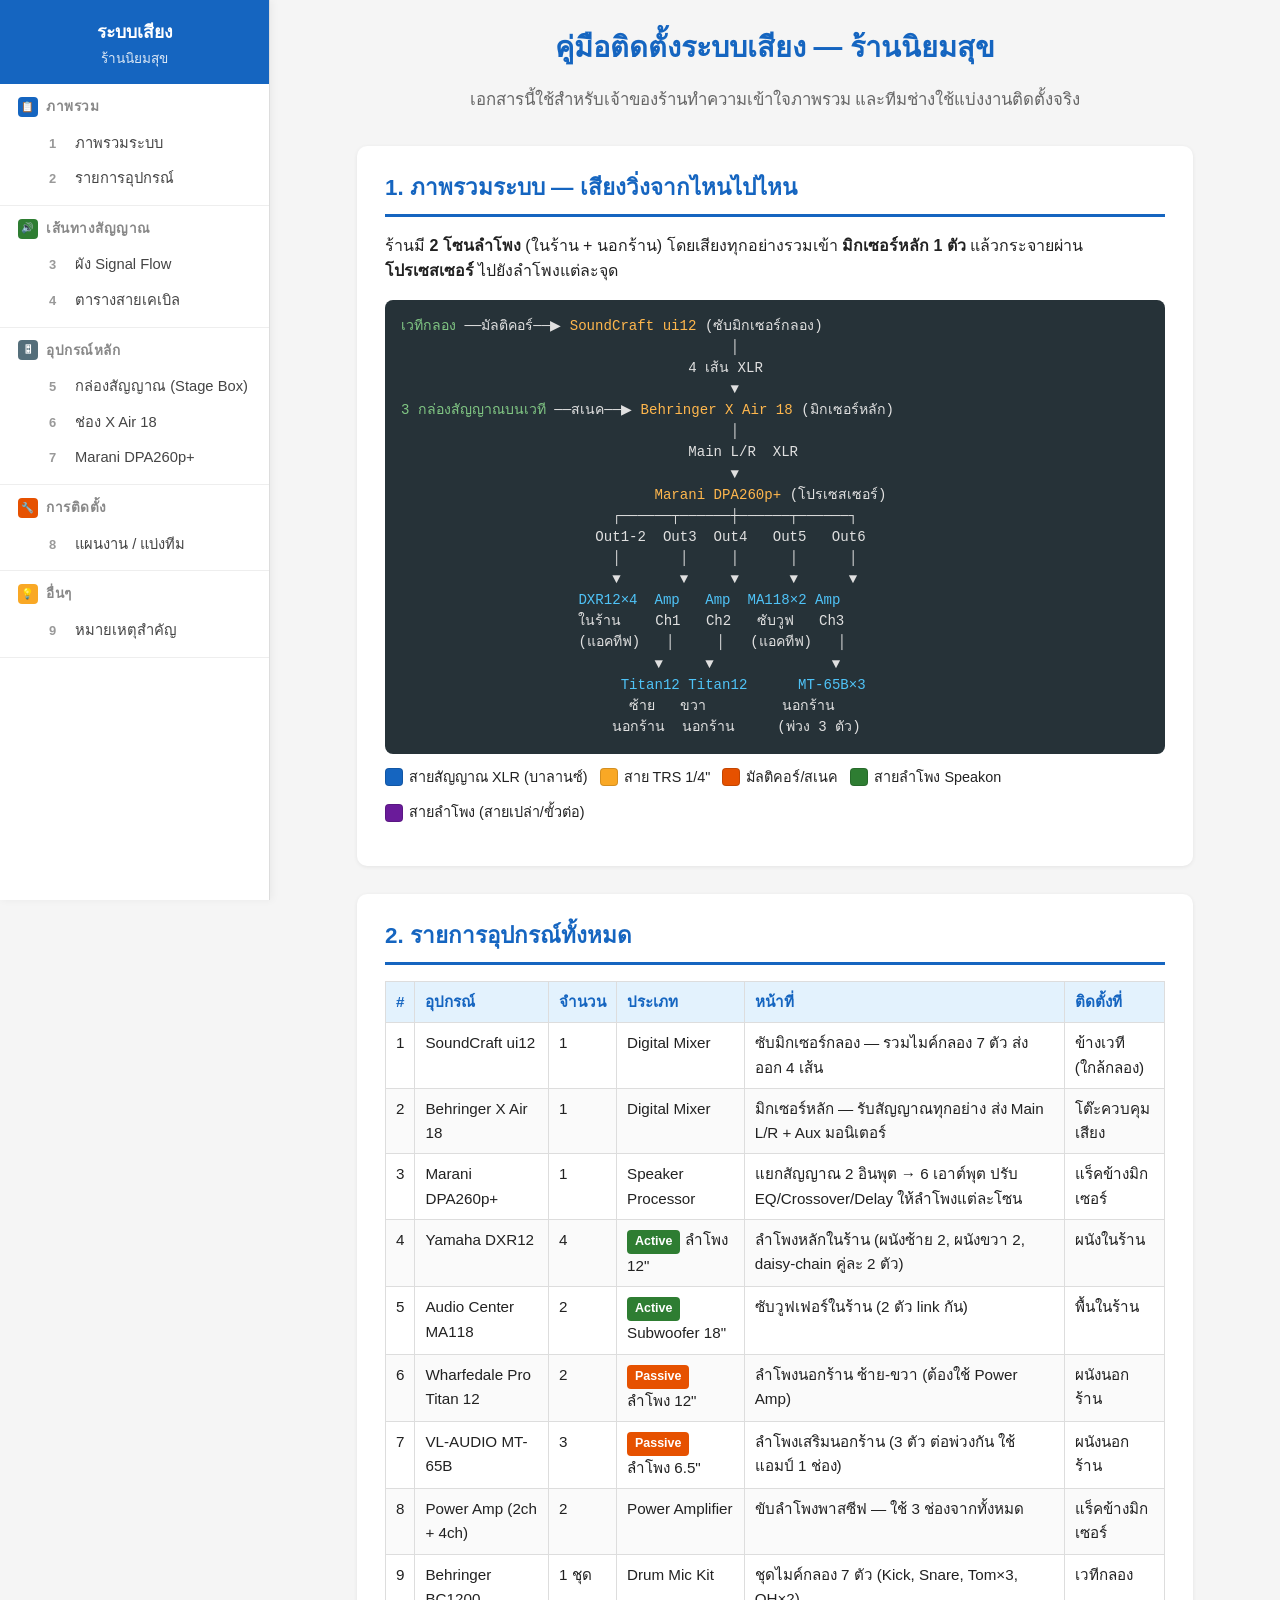
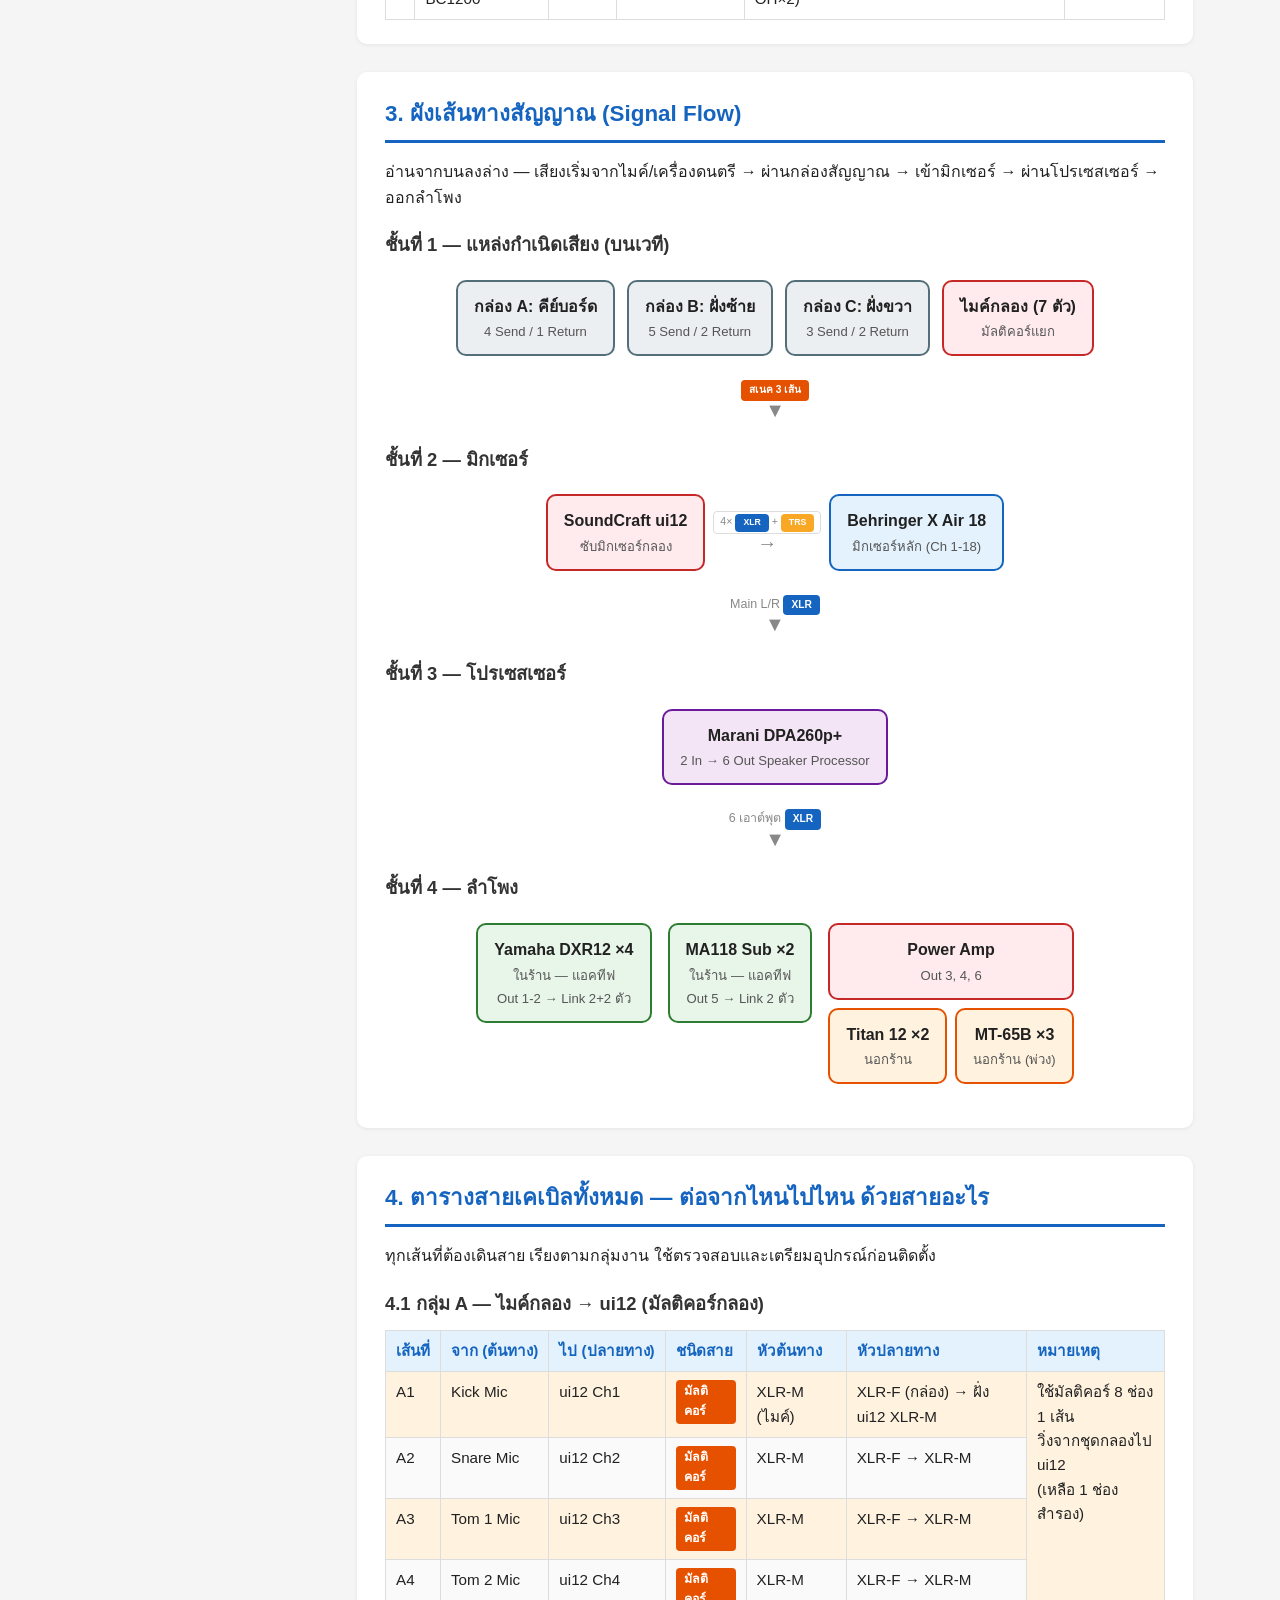
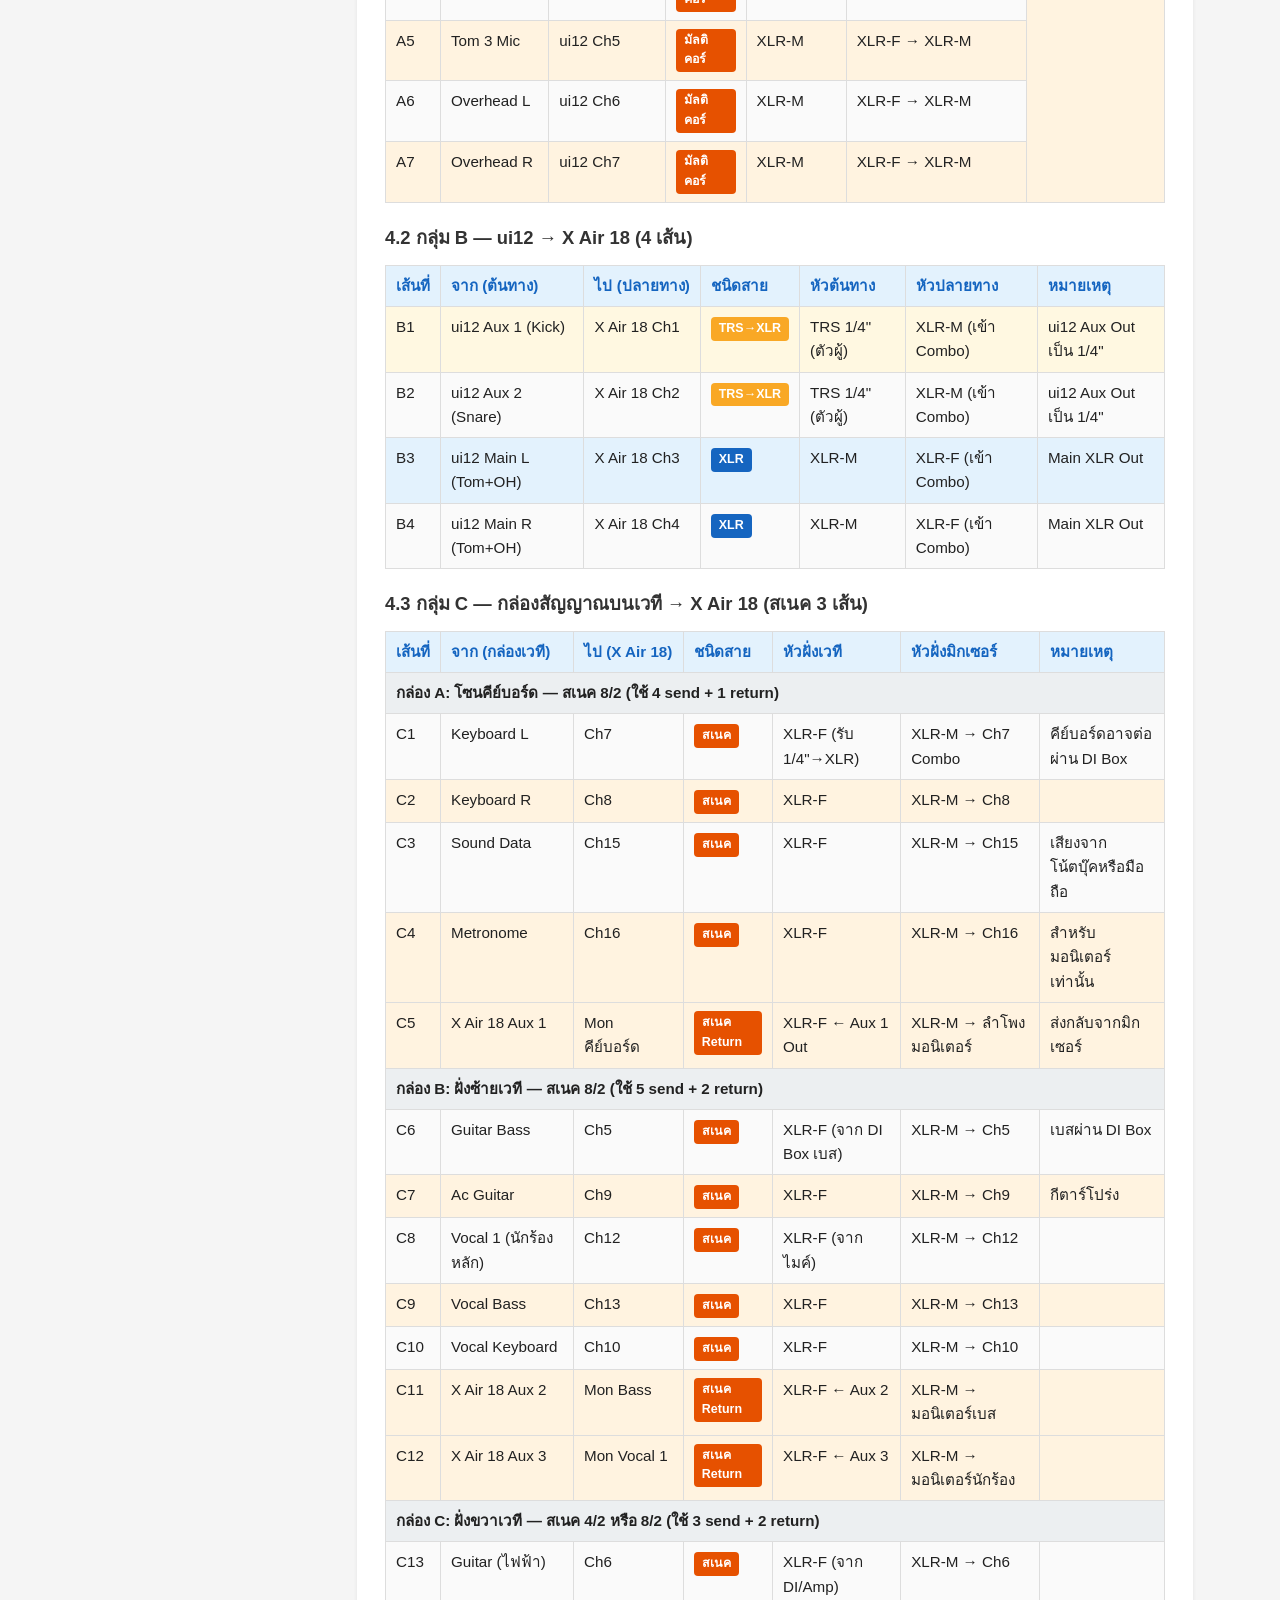
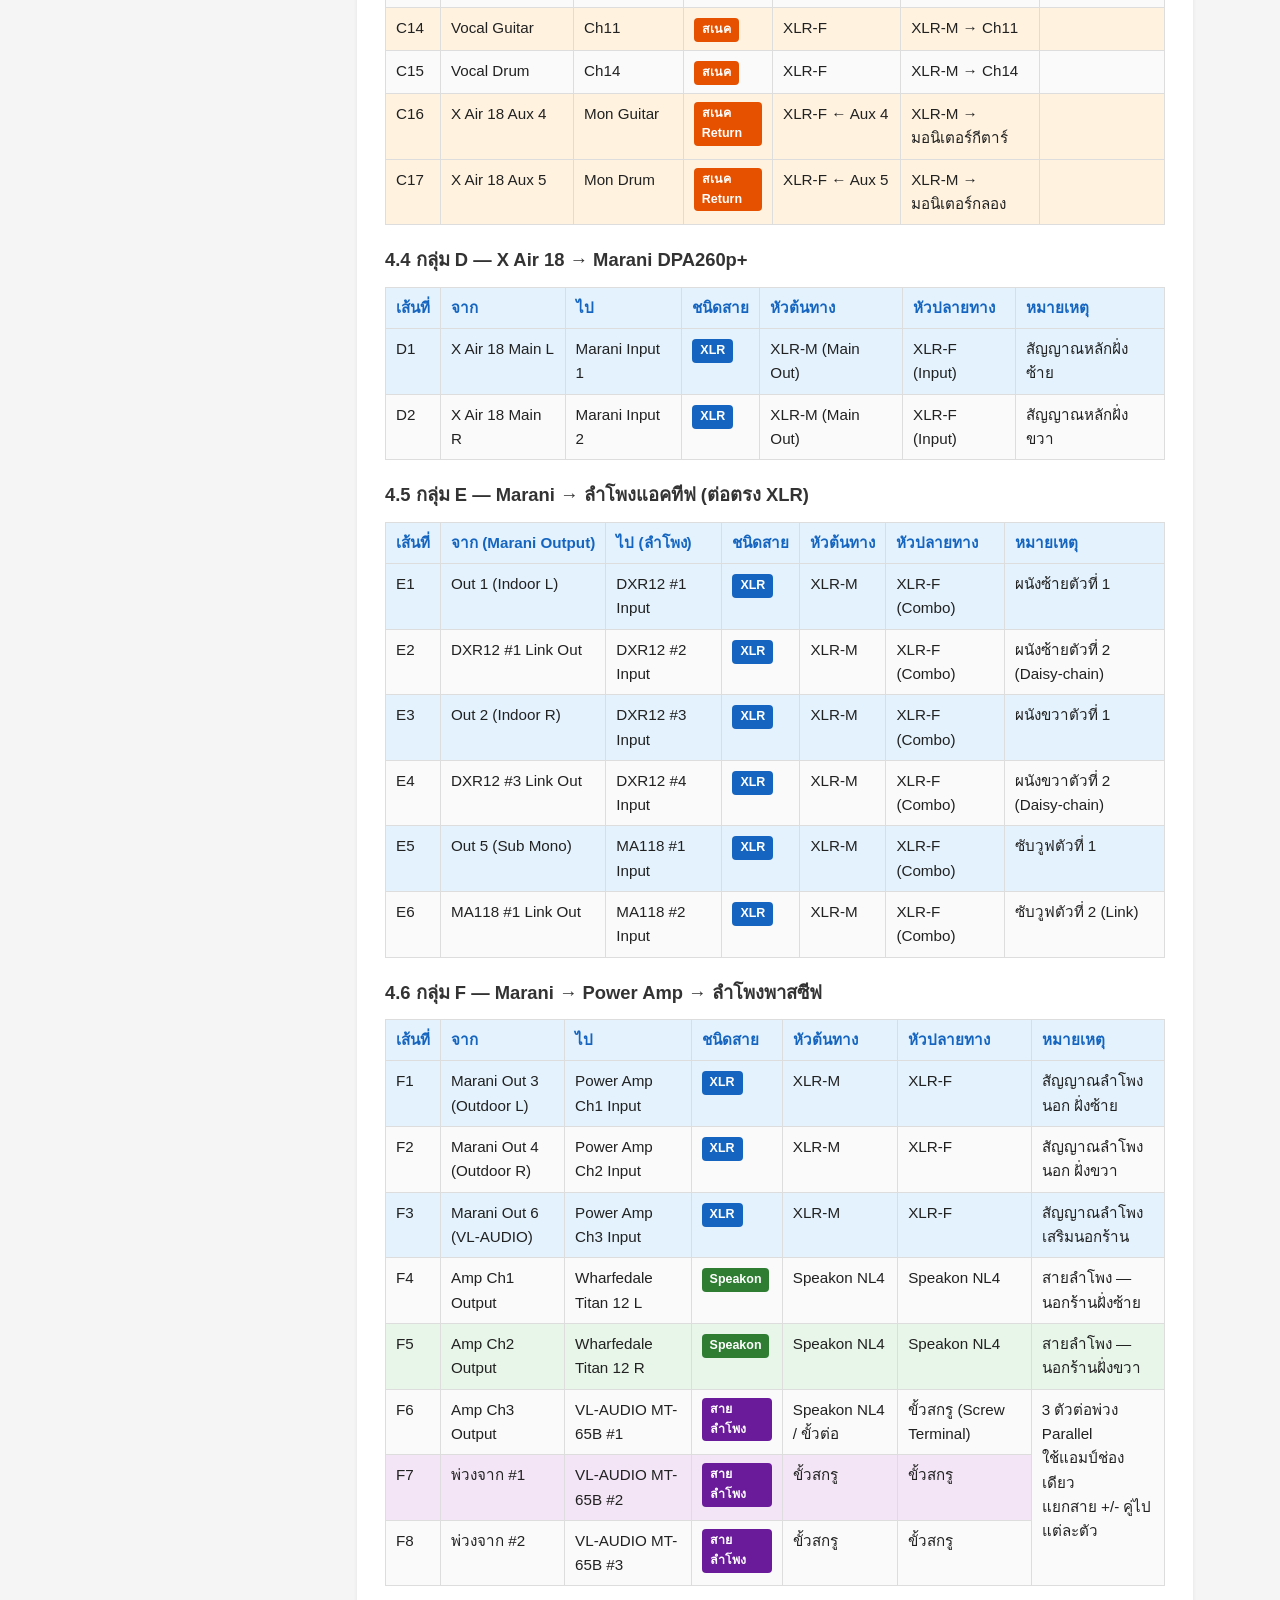
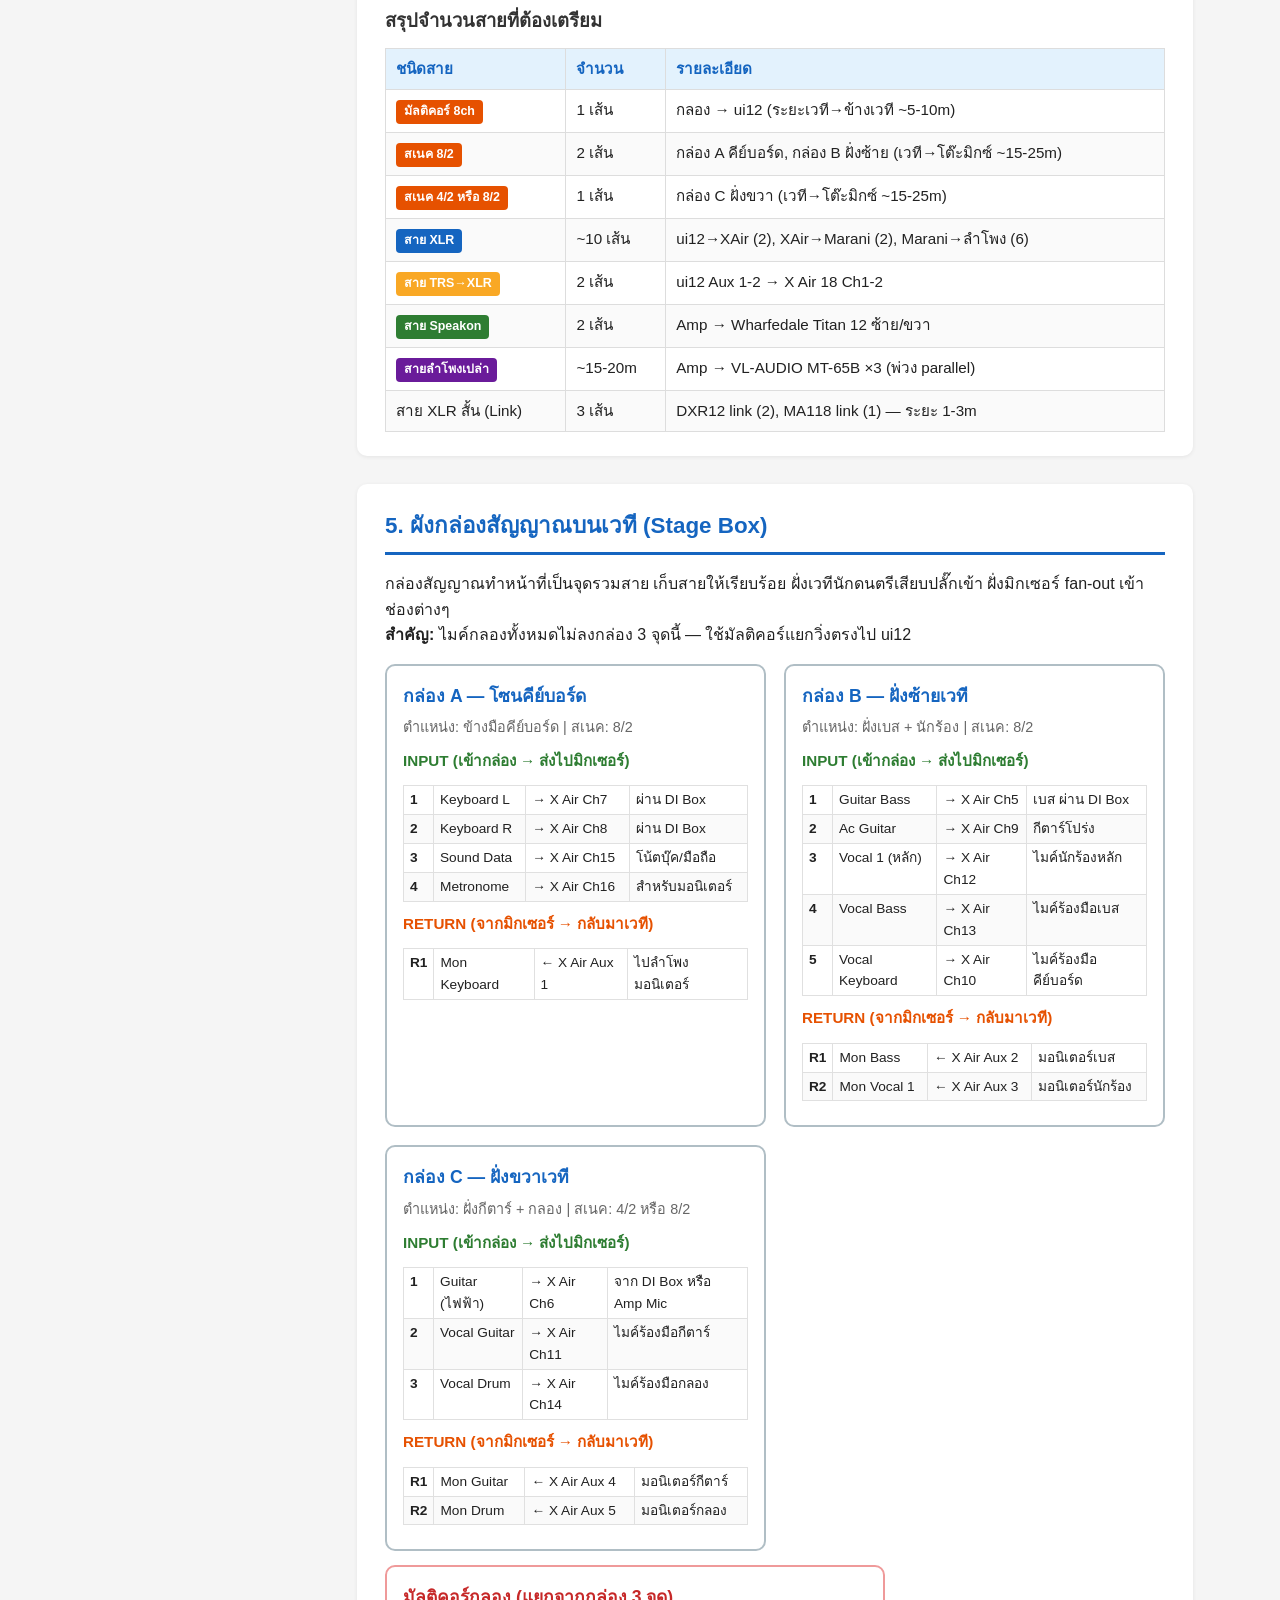
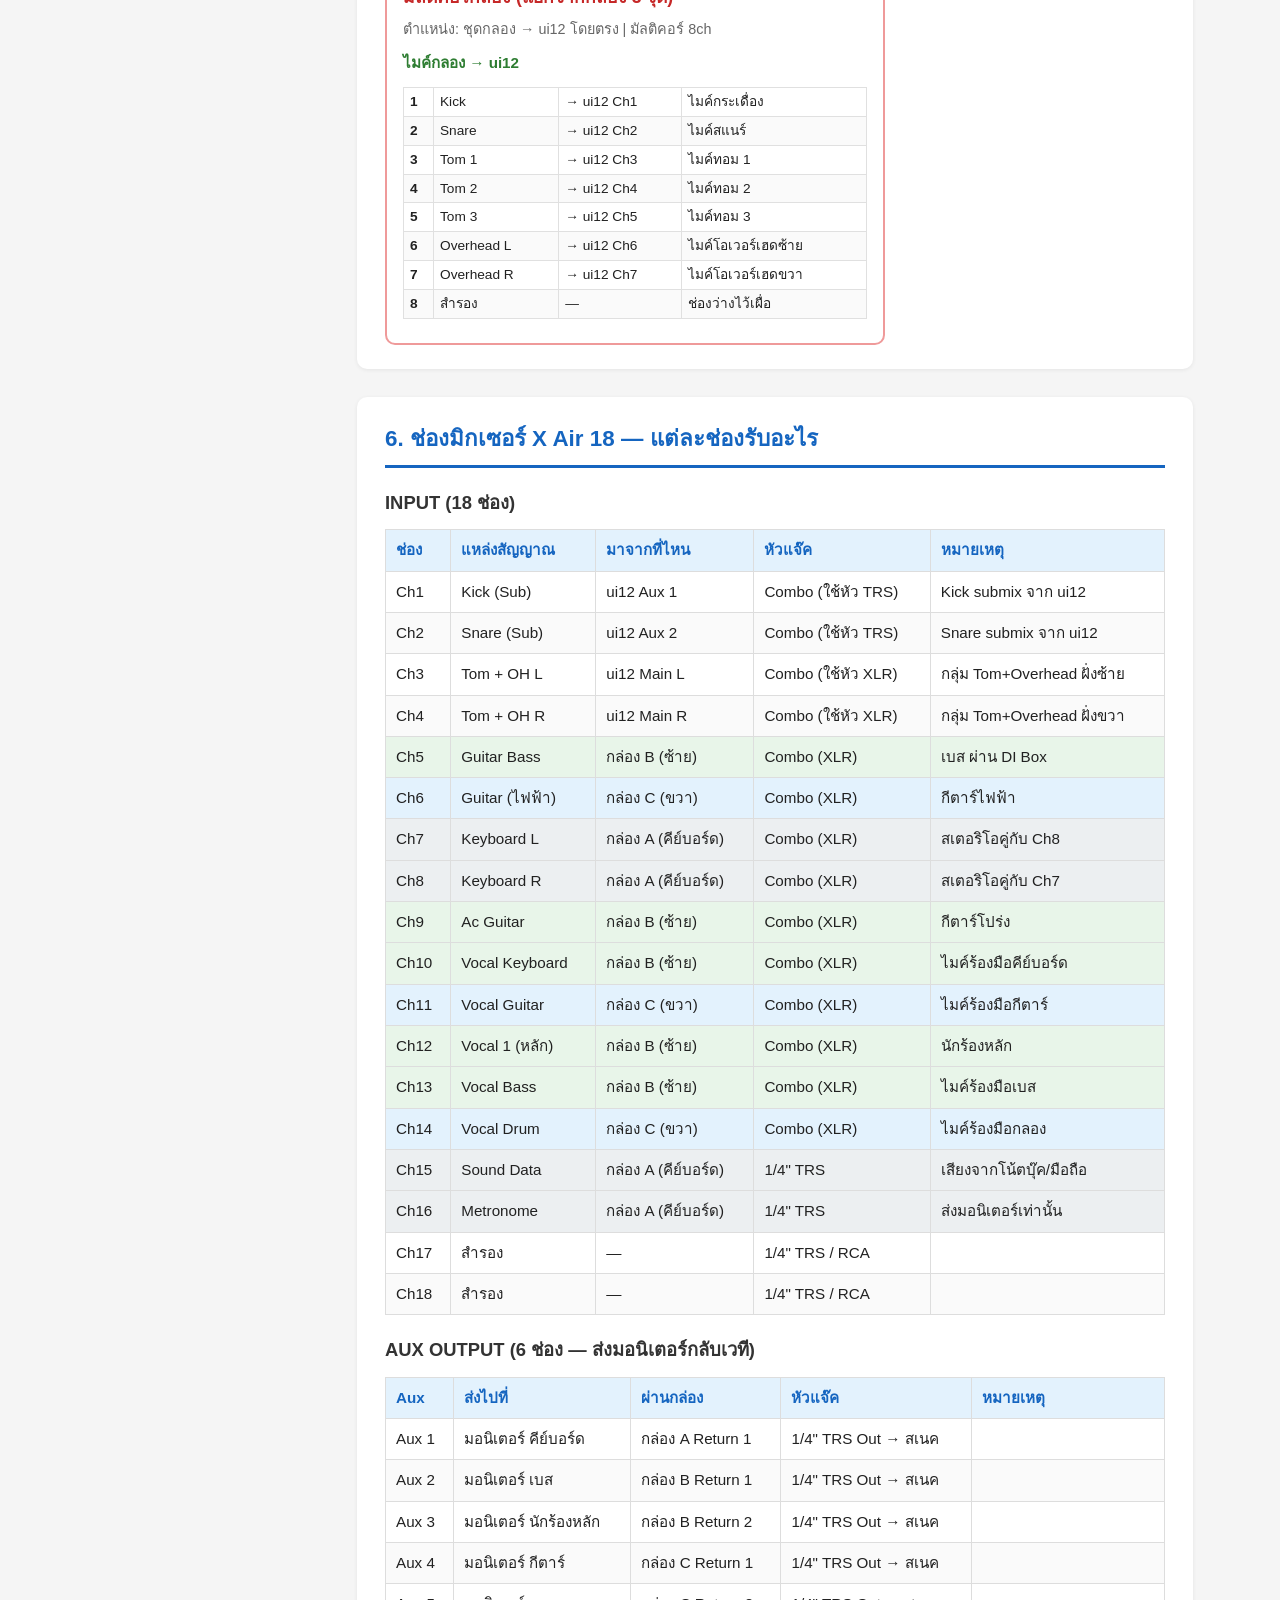
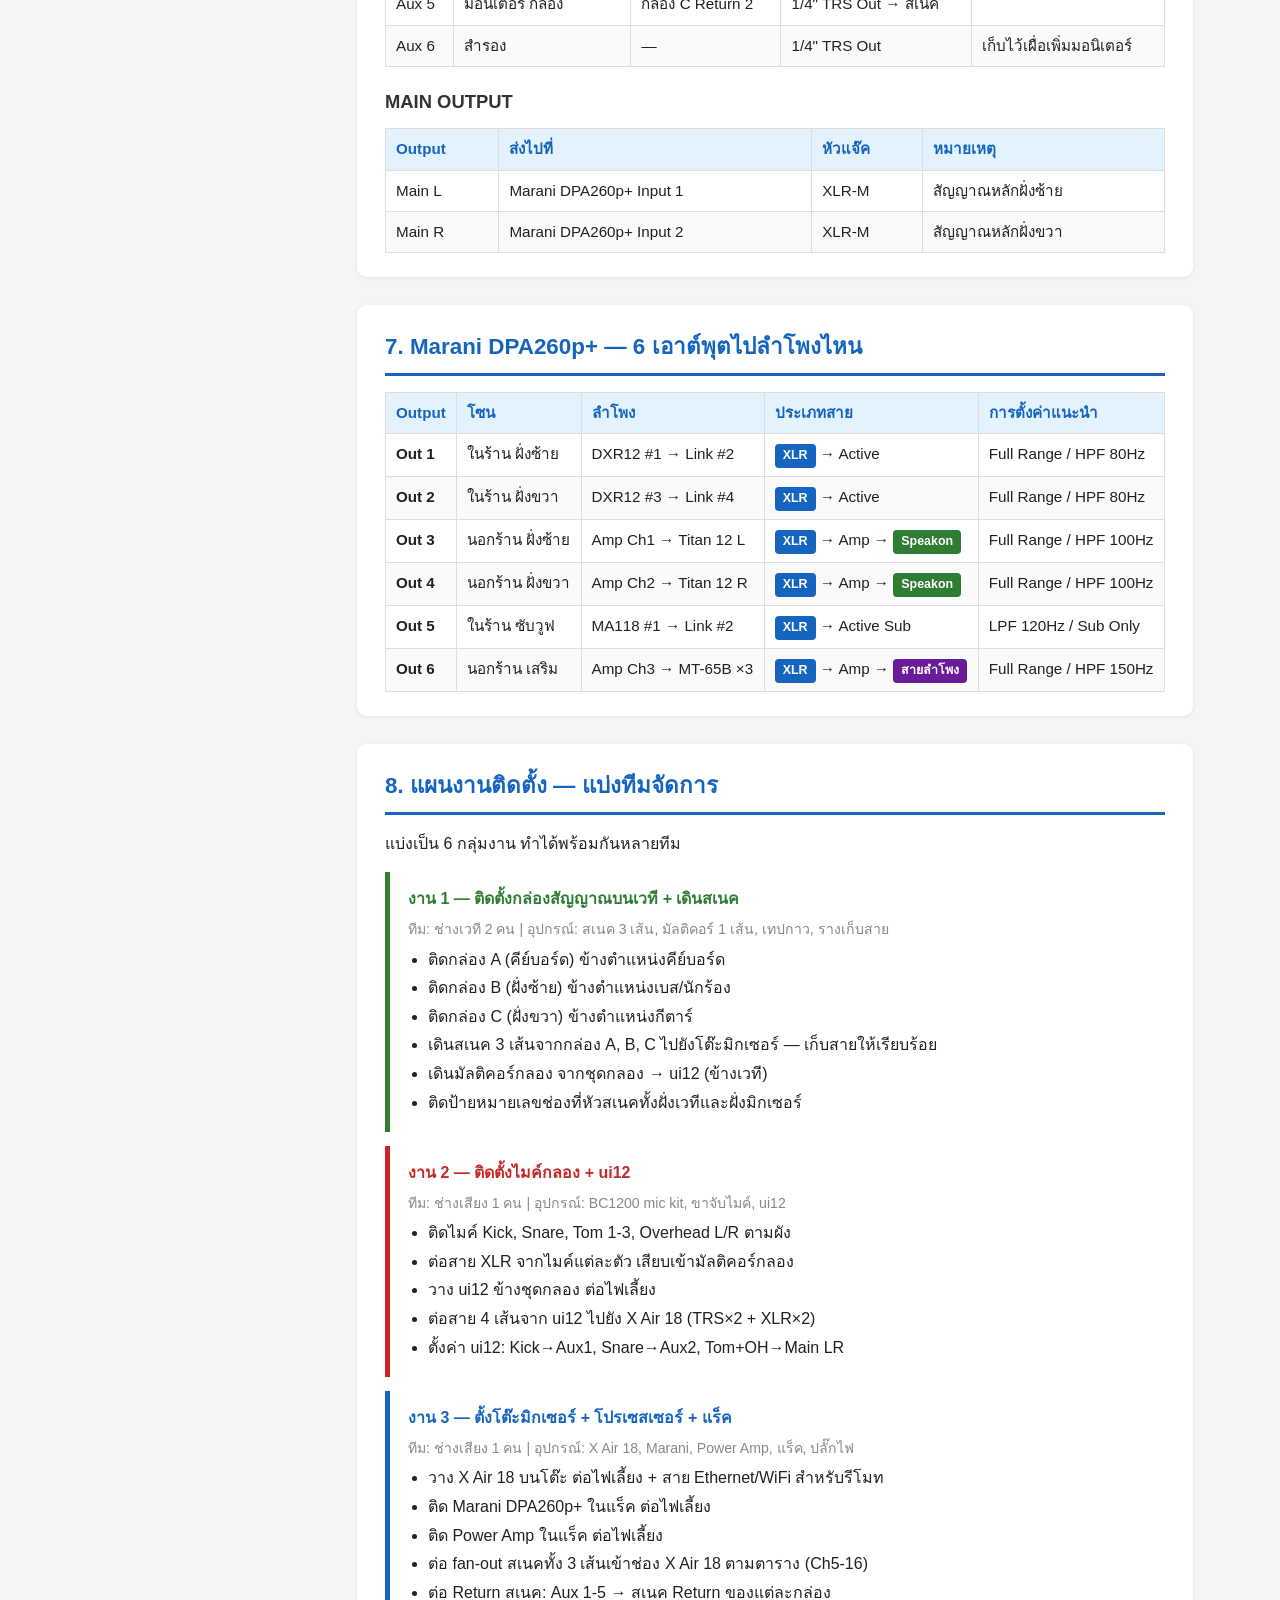
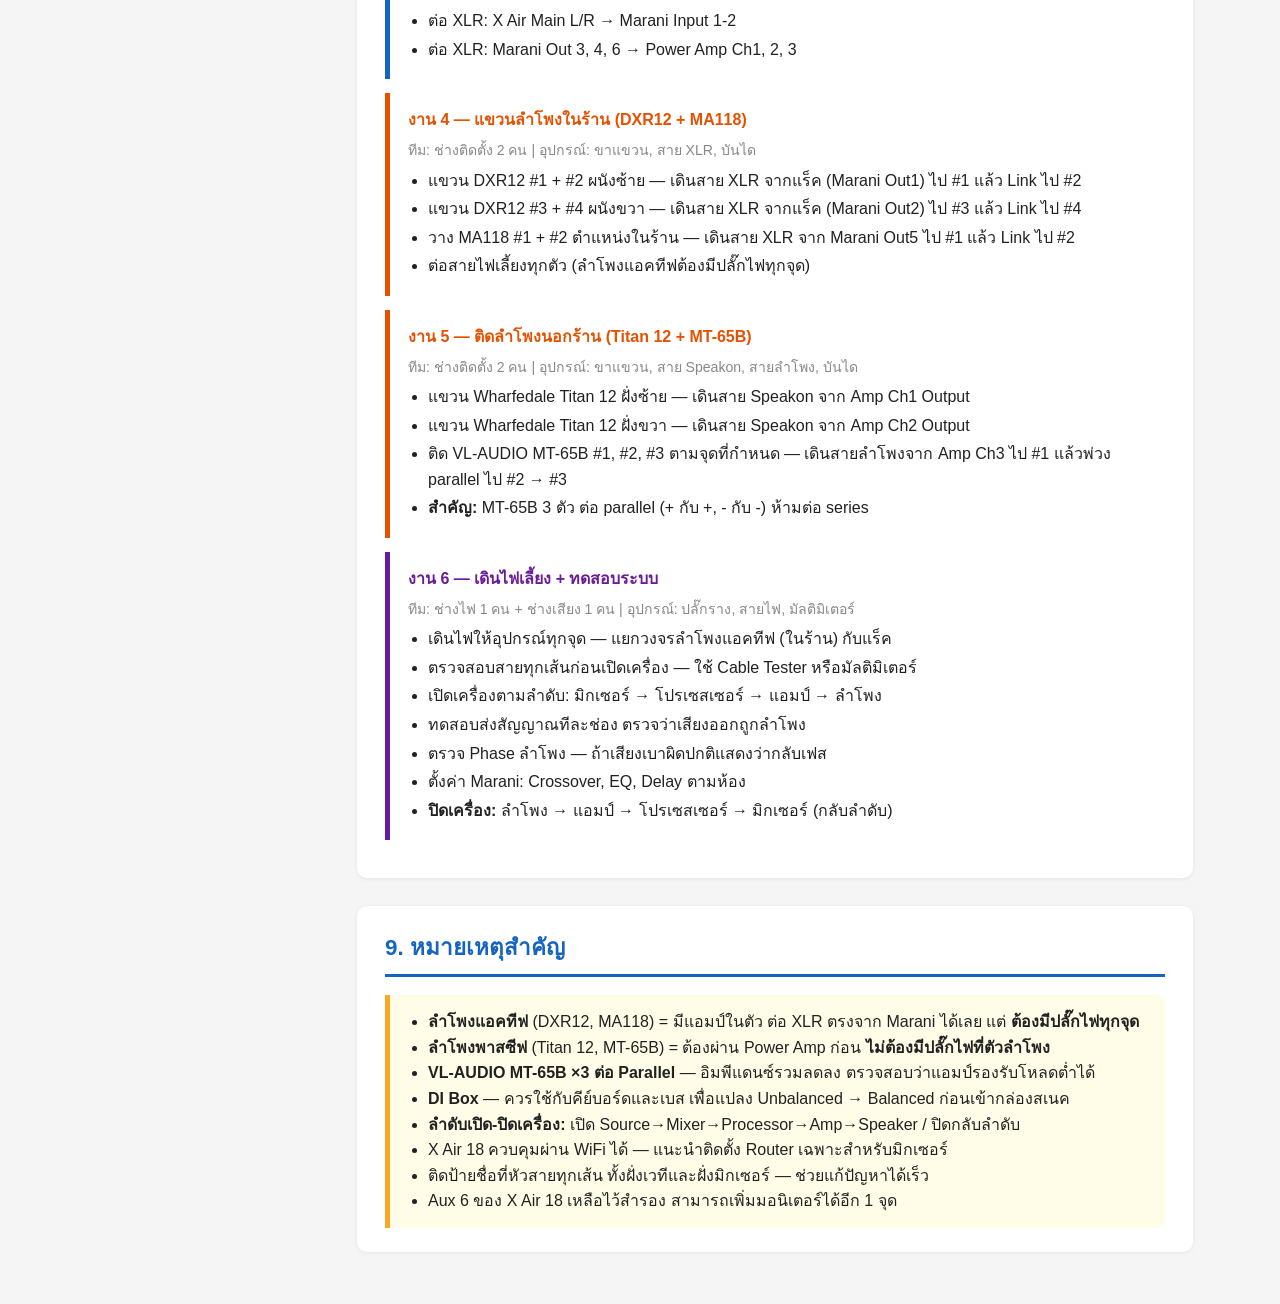
==== index.html @ 73ecc6c2 "fix: rename to index.html for GitHub Pages" ====
<!DOCTYPE html>
<html lang="th">
<head>
  <meta charset="UTF-8">
  <title>คู่มือติดตั้งระบบเสียง — ร้านนิยมสุข</title>
  <style>
    :root {
      --blue: #1565c0; --blue-light: #e3f2fd; --blue-border: #90caf9;
      --green: #2e7d32; --green-light: #e8f5e9; --green-border: #a5d6a7;
      --orange: #e65100; --orange-light: #fff3e0; --orange-border: #ffcc80;
      --purple: #6a1b9a; --purple-light: #f3e5f5; --purple-border: #ce93d8;
      --red: #c62828; --red-light: #ffebee; --red-border: #ef9a9a;
      --gray: #546e7a; --gray-light: #eceff1; --gray-border: #b0bec5;
    }
    * { box-sizing: border-box; }
    body { font-family: 'Sarabun', 'Segoe UI', Arial, sans-serif; background: #f5f5f5; color: #212121; margin: 0; line-height: 1.6; }
    .layout { display: flex; min-height: 100vh; }

    /* Sidebar */
    .sidebar { width: 270px; min-width: 270px; background: #fff; border-right: 1px solid #ddd; padding: 0; position: sticky; top: 0; height: 100vh; overflow-y: auto; box-shadow: 2px 0 8px rgba(0,0,0,0.05); z-index: 100; }
    .sidebar-header { background: var(--blue); color: #fff; padding: 18px 20px 14px; text-align: center; }
    .sidebar-header h2 { margin: 0; font-size: 1.1em; font-weight: 700; }
    .sidebar-header .shop-name { font-size: 0.85em; opacity: 0.85; margin-top: 2px; }
    .sidebar-cat { padding: 0; margin: 0; list-style: none; }
    .sidebar-cat > li { border-bottom: 1px solid #eee; }
    .cat-title { display: flex; align-items: center; gap: 8px; padding: 12px 18px 8px; font-weight: 700; font-size: 0.85em; color: #888; text-transform: uppercase; letter-spacing: 0.5px; cursor: default; }
    .cat-title .cat-icon { width: 20px; height: 20px; border-radius: 4px; display: inline-flex; align-items: center; justify-content: center; font-size: 0.75em; color: #fff; flex-shrink: 0; }
    .cat-title .cat-icon.overview { background: var(--blue); }
    .cat-title .cat-icon.equipment { background: var(--gray); }
    .cat-title .cat-icon.signal { background: var(--green); }
    .cat-title .cat-icon.mixer { background: var(--purple); }
    .cat-title .cat-icon.install { background: var(--orange); }
    .cat-title .cat-icon.info { background: #f9a825; }
    .sidebar-links { list-style: none; padding: 0 0 8px; margin: 0; }
    .sidebar-links li a { display: block; padding: 6px 18px 6px 46px; color: #444; text-decoration: none; font-size: 0.92em; border-left: 3px solid transparent; transition: all 0.15s; }
    .sidebar-links li a:hover { background: var(--blue-light); color: var(--blue); border-left-color: var(--blue); }
    .sidebar-links li a.active { background: var(--blue-light); color: var(--blue); border-left-color: var(--blue); font-weight: 600; }
    .sidebar-links li a .num { display: inline-block; width: 18px; font-weight: 600; color: #999; margin-right: 4px; font-size: 0.88em; }

    /* Mobile sidebar toggle */
    .sidebar-toggle { display: none; position: fixed; bottom: 20px; right: 20px; z-index: 200; width: 50px; height: 50px; border-radius: 50%; background: var(--blue); color: #fff; border: none; font-size: 1.5em; cursor: pointer; box-shadow: 0 3px 12px rgba(0,0,0,0.3); }

    .page { flex: 1; max-width: 900px; margin: 0 auto; padding: 24px 32px; min-width: 0; }
    h1 { text-align: center; color: var(--blue); margin: 0 0 4px; font-size: 1.8em; }
    .subtitle { text-align: center; color: #666; margin-bottom: 32px; font-size: 1.05em; }
    .section { background: #fff; border-radius: 10px; padding: 24px 28px; margin-bottom: 28px; box-shadow: 0 1px 4px rgba(0,0,0,0.07); }
    .section h2 { margin: 0 0 16px; font-size: 1.4em; padding-bottom: 8px; border-bottom: 3px solid var(--blue); color: var(--blue); }
    .section h3 { margin: 20px 0 10px; font-size: 1.15em; color: #333; }

    /* Legend */
    .legend { display: flex; flex-wrap: wrap; gap: 12px; margin-bottom: 18px; }
    .legend-item { display: flex; align-items: center; gap: 6px; font-size: 0.9em; }
    .legend-color { width: 18px; height: 18px; border-radius: 4px; border: 1px solid rgba(0,0,0,0.15); }

    /* Equipment table */
    table { width: 100%; border-collapse: collapse; margin-top: 12px; font-size: 0.95em; }
    th, td { border: 1px solid #ddd; padding: 8px 10px; text-align: left; vertical-align: top; }
    th { background: var(--blue-light); color: var(--blue); font-weight: 600; white-space: nowrap; }
    tr:nth-child(even) { background: #fafafa; }

    /* Flow diagram */
    .flow { display: flex; flex-direction: column; align-items: center; gap: 0; margin: 20px 0; }
    .flow-row { display: flex; align-items: center; justify-content: center; gap: 0; flex-wrap: wrap; }
    .flow-box { background: #fff; border: 2px solid var(--blue-border); border-radius: 10px; padding: 12px 16px; text-align: center; min-width: 140px; position: relative; }
    .flow-box.mixer { border-color: var(--blue); background: var(--blue-light); }
    .flow-box.processor { border-color: var(--purple); background: var(--purple-light); }
    .flow-box.speaker-active { border-color: var(--green); background: var(--green-light); }
    .flow-box.speaker-passive { border-color: var(--orange); background: var(--orange-light); }
    .flow-box.amp { border-color: var(--red); background: var(--red-light); }
    .flow-box.stagebox { border-color: var(--gray); background: var(--gray-light); }
    .flow-box .name { font-weight: 700; font-size: 1em; }
    .flow-box .detail { font-size: 0.82em; color: #555; margin-top: 2px; }
    .flow-arrow { display: flex; flex-direction: column; align-items: center; padding: 0 8px; color: #888; font-size: 0.78em; min-width: 80px; }
    .flow-arrow .arrow-line { font-size: 1.6em; line-height: 1; }
    .flow-arrow .arrow-label { background: #fff; border: 1px solid #ddd; border-radius: 4px; padding: 1px 6px; font-size: 0.85em; white-space: nowrap; }
    .flow-arrow-down { display: flex; flex-direction: column; align-items: center; padding: 4px 0; color: #888; font-size: 0.78em; }
    .flow-arrow-down .arrow-line { font-size: 1.6em; line-height: 1; }
    .flow-spread { display: flex; justify-content: center; gap: 16px; flex-wrap: wrap; margin-top: 0; }

    /* Cable table color coding */
    .cable-xlr { background: var(--blue-light); }
    .cable-snake { background: var(--orange-light); }
    .cable-speaker { background: var(--green-light); }
    .cable-wire { background: var(--purple-light); }
    .cable-trs { background: #fff8e1; }
    .badge { display: inline-block; padding: 2px 8px; border-radius: 4px; font-size: 0.82em; font-weight: 600; }
    .badge-xlr { background: var(--blue); color: #fff; }
    .badge-trs { background: #f9a825; color: #fff; }
    .badge-snake { background: var(--orange); color: #fff; }
    .badge-speakon { background: var(--green); color: #fff; }
    .badge-wire { background: var(--purple); color: #fff; }
    .badge-active { background: var(--green); color: #fff; }
    .badge-passive { background: var(--orange); color: #fff; }

    /* Stage box cards */
    .stagebox-grid { display: grid; grid-template-columns: repeat(auto-fit, minmax(300px, 1fr)); gap: 18px; margin-top: 14px; }
    .stagebox-card { border: 2px solid var(--gray-border); border-radius: 10px; padding: 16px; background: #fff; }
    .stagebox-card h4 { margin: 0 0 6px; color: var(--blue); font-size: 1.1em; }
    .stagebox-card .desc { color: #666; font-size: 0.9em; margin-bottom: 10px; }
    .port-section { margin-top: 10px; }
    .port-section h5 { margin: 0 0 4px; font-size: 0.95em; }
    .port-section h5.input-title { color: var(--green); }
    .port-section h5.output-title { color: var(--orange); }
    .port-table { width: 100%; margin-bottom: 8px; }
    .port-table td { padding: 3px 6px; font-size: 0.9em; border: 1px solid #e0e0e0; }
    .port-table td:first-child { white-space: nowrap; font-weight: 600; width: 30px; }

    /* Work breakdown */
    .task-card { border-left: 5px solid var(--blue); background: #fff; padding: 14px 18px; margin-bottom: 14px; border-radius: 0 8px 8px 0; }
    .task-card h4 { margin: 0 0 6px; color: var(--blue); }
    .task-card .team { font-size: 0.88em; color: #888; margin-bottom: 6px; }
    .task-card ul { margin: 0; padding-left: 20px; }
    .task-card li { margin-bottom: 3px; }
    .task-card.zone-drum { border-color: var(--red); }
    .task-card.zone-drum h4 { color: var(--red); }
    .task-card.zone-stage { border-color: var(--green); }
    .task-card.zone-stage h4 { color: var(--green); }
    .task-card.zone-mixer { border-color: var(--blue); }
    .task-card.zone-speaker { border-color: var(--orange); }
    .task-card.zone-speaker h4 { color: var(--orange); }
    .task-card.zone-power { border-color: var(--purple); }
    .task-card.zone-power h4 { color: var(--purple); }

    .note-box { background: #fffde7; border-left: 5px solid #f9a825; padding: 14px 18px; border-radius: 0 8px 8px 0; margin-top: 18px; }
    .note-box ul { margin: 0; padding-left: 20px; }

    .connector-diagram { font-family: 'Courier New', monospace; background: #263238; color: #e0e0e0; padding: 16px; border-radius: 8px; font-size: 0.88em; overflow-x: auto; white-space: pre; line-height: 1.5; margin: 12px 0; }
    .connector-diagram .highlight { color: #4fc3f7; }
    .connector-diagram .signal { color: #81c784; }
    .connector-diagram .device { color: #ffb74d; }

    @media print {
      body { background: #fff; font-size: 11pt; }
      .layout { display: block; }
      .sidebar { display: none; }
      .sidebar-toggle { display: none; }
      .page { max-width: 100%; padding: 0; }
      .section { box-shadow: none; border: 1px solid #ddd; page-break-inside: avoid; }
    }
    @media (max-width: 960px) {
      .sidebar { position: fixed; left: -280px; top: 0; height: 100vh; transition: left 0.3s; box-shadow: 4px 0 20px rgba(0,0,0,0.15); }
      .sidebar.open { left: 0; }
      .sidebar-toggle { display: flex; align-items: center; justify-content: center; }
      .sidebar-overlay { display: none; position: fixed; inset: 0; background: rgba(0,0,0,0.3); z-index: 99; }
      .sidebar-overlay.show { display: block; }
      .page { padding: 16px; }
      .flow-row { flex-direction: column; }
      .flow-arrow { transform: rotate(90deg); min-width: auto; padding: 4px; }
      .stagebox-grid { grid-template-columns: 1fr; }
    }
  </style>
</head>
<body>
<div class="layout">

  <!-- Sidebar -->
  <nav class="sidebar" id="sidebar">
    <div class="sidebar-header">
      <h2>ระบบเสียง</h2>
      <div class="shop-name">ร้านนิยมสุข</div>
    </div>
    <ul class="sidebar-cat">
      <!-- หมวด: ภาพรวม -->
      <li>
        <div class="cat-title"><span class="cat-icon overview">📋</span> ภาพรวม</div>
        <ul class="sidebar-links">
          <li><a href="#overview"><span class="num">1</span> ภาพรวมระบบ</a></li>
          <li><a href="#equipment"><span class="num">2</span> รายการอุปกรณ์</a></li>
        </ul>
      </li>
      <!-- หมวด: เส้นทางสัญญาณ -->
      <li>
        <div class="cat-title"><span class="cat-icon signal">🔊</span> เส้นทางสัญญาณ</div>
        <ul class="sidebar-links">
          <li><a href="#flow"><span class="num">3</span> ผัง Signal Flow</a></li>
          <li><a href="#cables"><span class="num">4</span> ตารางสายเคเบิล</a></li>
        </ul>
      </li>
      <!-- หมวด: อุปกรณ์หลัก -->
      <li>
        <div class="cat-title"><span class="cat-icon equipment">🎛</span> อุปกรณ์หลัก</div>
        <ul class="sidebar-links">
          <li><a href="#stagebox"><span class="num">5</span> กล่องสัญญาณ (Stage Box)</a></li>
          <li><a href="#mixerchannel"><span class="num">6</span> ช่อง X Air 18</a></li>
          <li><a href="#marani"><span class="num">7</span> Marani DPA260p+</a></li>
        </ul>
      </li>
      <!-- หมวด: การติดตั้ง -->
      <li>
        <div class="cat-title"><span class="cat-icon install">🔧</span> การติดตั้ง</div>
        <ul class="sidebar-links">
          <li><a href="#tasks"><span class="num">8</span> แผนงาน / แบ่งทีม</a></li>
        </ul>
      </li>
      <!-- หมวด: อื่นๆ -->
      <li>
        <div class="cat-title"><span class="cat-icon info">💡</span> อื่นๆ</div>
        <ul class="sidebar-links">
          <li><a href="#notes"><span class="num">9</span> หมายเหตุสำคัญ</a></li>
        </ul>
      </li>
    </ul>
  </nav>

  <div class="sidebar-overlay" id="sidebarOverlay"></div>
  <button class="sidebar-toggle" id="sidebarToggle" title="เมนู">☰</button>

<div class="page">

  <h1>คู่มือติดตั้งระบบเสียง — ร้านนิยมสุข</h1>
  <p class="subtitle">เอกสารนี้ใช้สำหรับเจ้าของร้านทำความเข้าใจภาพรวม และทีมช่างใช้แบ่งงานติดตั้งจริง</p>

  <!-- =========================================== -->
  <!-- 1. ภาพรวม -->
  <!-- =========================================== -->
  <div class="section" id="overview">
    <h2>1. ภาพรวมระบบ — เสียงวิ่งจากไหนไปไหน</h2>
    <p>ร้านมี <strong>2 โซนลำโพง</strong> (ในร้าน + นอกร้าน) โดยเสียงทุกอย่างรวมเข้า <strong>มิกเซอร์หลัก 1 ตัว</strong> แล้วกระจายผ่าน <strong>โปรเซสเซอร์</strong> ไปยังลำโพงแต่ละจุด</p>

    <div class="connector-diagram"><span class="signal">เวทีกลอง</span> ──มัลติคอร์──▶ <span class="device">SoundCraft ui12</span> (ซับมิกเซอร์กลอง)
                                       │
                                  4 เส้น XLR
                                       ▼
<span class="signal">3 กล่องสัญญาณบนเวที</span> ──สเนค──▶ <span class="device">Behringer X Air 18</span> (มิกเซอร์หลัก)
                                       │
                                  Main L/R  XLR
                                       ▼
                              <span class="device">Marani DPA260p+</span> (โปรเซสเซอร์)
                         ┌──────┬──────┼──────┬──────┐
                       Out1-2  Out3  Out4   Out5   Out6
                         │       │     │      │      │
                         ▼       ▼     ▼      ▼      ▼
                     <span class="highlight">DXR12×4</span>  <span class="highlight">Amp</span>   <span class="highlight">Amp</span>  <span class="highlight">MA118×2</span> <span class="highlight">Amp</span>
                     ในร้าน    Ch1   Ch2   ซับวูฟ   Ch3
                     (แอคทีฟ)   │     │   (แอคทีฟ)   │
                              ▼     ▼              ▼
                          <span class="highlight">Titan12</span> <span class="highlight">Titan12</span>      <span class="highlight">MT-65B×3</span>
                           ซ้าย   ขวา         นอกร้าน
                         นอกร้าน  นอกร้าน     (พ่วง 3 ตัว)</div>

    <div class="legend">
      <div class="legend-item"><div class="legend-color" style="background:var(--blue)"></div> สายสัญญาณ XLR (บาลานซ์)</div>
      <div class="legend-item"><div class="legend-color" style="background:#f9a825"></div> สาย TRS 1/4"</div>
      <div class="legend-item"><div class="legend-color" style="background:var(--orange)"></div> มัลติคอร์/สเนค</div>
      <div class="legend-item"><div class="legend-color" style="background:var(--green)"></div> สายลำโพง Speakon</div>
      <div class="legend-item"><div class="legend-color" style="background:var(--purple)"></div> สายลำโพง (สายเปล่า/ขั้วต่อ)</div>
    </div>
  </div>

  <!-- =========================================== -->
  <!-- 2. รายการอุปกรณ์ -->
  <!-- =========================================== -->
  <div class="section" id="equipment">
    <h2>2. รายการอุปกรณ์ทั้งหมด</h2>
    <table>
      <thead>
        <tr><th>#</th><th>อุปกรณ์</th><th>จำนวน</th><th>ประเภท</th><th>หน้าที่</th><th>ติดตั้งที่</th></tr>
      </thead>
      <tbody>
        <tr><td>1</td><td>SoundCraft ui12</td><td>1</td><td>Digital Mixer</td><td>ซับมิกเซอร์กลอง — รวมไมค์กลอง 7 ตัว ส่งออก 4 เส้น</td><td>ข้างเวที (ใกล้กลอง)</td></tr>
        <tr><td>2</td><td>Behringer X Air 18</td><td>1</td><td>Digital Mixer</td><td>มิกเซอร์หลัก — รับสัญญาณทุกอย่าง ส่ง Main L/R + Aux มอนิเตอร์</td><td>โต๊ะควบคุมเสียง</td></tr>
        <tr><td>3</td><td>Marani DPA260p+</td><td>1</td><td>Speaker Processor</td><td>แยกสัญญาณ 2 อินพุต → 6 เอาต์พุต ปรับ EQ/Crossover/Delay ให้ลำโพงแต่ละโซน</td><td>แร็คข้างมิกเซอร์</td></tr>
        <tr><td>4</td><td>Yamaha DXR12</td><td>4</td><td><span class="badge badge-active">Active</span> ลำโพง 12"</td><td>ลำโพงหลักในร้าน (ผนังซ้าย 2, ผนังขวา 2, daisy-chain คู่ละ 2 ตัว)</td><td>ผนังในร้าน</td></tr>
        <tr><td>5</td><td>Audio Center MA118</td><td>2</td><td><span class="badge badge-active">Active</span> Subwoofer 18"</td><td>ซับวูฟเฟอร์ในร้าน (2 ตัว link กัน)</td><td>พื้นในร้าน</td></tr>
        <tr><td>6</td><td>Wharfedale Pro Titan 12</td><td>2</td><td><span class="badge badge-passive">Passive</span> ลำโพง 12"</td><td>ลำโพงนอกร้าน ซ้าย-ขวา (ต้องใช้ Power Amp)</td><td>ผนังนอกร้าน</td></tr>
        <tr><td>7</td><td>VL-AUDIO MT-65B</td><td>3</td><td><span class="badge badge-passive">Passive</span> ลำโพง 6.5"</td><td>ลำโพงเสริมนอกร้าน (3 ตัว ต่อพ่วงกัน ใช้แอมป์ 1 ช่อง)</td><td>ผนังนอกร้าน</td></tr>
        <tr><td>8</td><td>Power Amp (2ch + 4ch)</td><td>2</td><td>Power Amplifier</td><td>ขับลำโพงพาสซีฟ — ใช้ 3 ช่องจากทั้งหมด</td><td>แร็คข้างมิกเซอร์</td></tr>
        <tr><td>9</td><td>Behringer BC1200</td><td>1 ชุด</td><td>Drum Mic Kit</td><td>ชุดไมค์กลอง 7 ตัว (Kick, Snare, Tom×3, OH×2)</td><td>เวทีกลอง</td></tr>
      </tbody>
    </table>
  </div>

  <!-- =========================================== -->
  <!-- 3. ผังเส้นทางสัญญาณ -->
  <!-- =========================================== -->
  <div class="section" id="flow">
    <h2>3. ผังเส้นทางสัญญาณ (Signal Flow)</h2>
    <p>อ่านจากบนลงล่าง — เสียงเริ่มจากไมค์/เครื่องดนตรี → ผ่านกล่องสัญญาณ → เข้ามิกเซอร์ → ผ่านโปรเซสเซอร์ → ออกลำโพง</p>

    <!-- ชั้นที่ 1: แหล่งกำเนิดเสียง -->
    <h3>ชั้นที่ 1 — แหล่งกำเนิดเสียง (บนเวที)</h3>
    <div class="flow">
      <div class="flow-row">
        <div class="flow-box stagebox">
          <div class="name">กล่อง A: คีย์บอร์ด</div>
          <div class="detail">4 Send / 1 Return</div>
        </div>
        <div style="width:12px"></div>
        <div class="flow-box stagebox">
          <div class="name">กล่อง B: ฝั่งซ้าย</div>
          <div class="detail">5 Send / 2 Return</div>
        </div>
        <div style="width:12px"></div>
        <div class="flow-box stagebox">
          <div class="name">กล่อง C: ฝั่งขวา</div>
          <div class="detail">3 Send / 2 Return</div>
        </div>
        <div style="width:12px"></div>
        <div class="flow-box" style="border-color:var(--red); background:var(--red-light)">
          <div class="name">ไมค์กลอง (7 ตัว)</div>
          <div class="detail">มัลติคอร์แยก</div>
        </div>
      </div>
    </div>

    <div class="flow">
      <div class="flow-arrow-down">
        <div class="arrow-label"><span class="badge badge-snake">สเนค 3 เส้น</span></div>
        <div class="arrow-line">▼</div>
      </div>
    </div>

    <!-- ชั้นที่ 2: มิกเซอร์ -->
    <h3>ชั้นที่ 2 — มิกเซอร์</h3>
    <div class="flow">
      <div class="flow-row">
        <div class="flow-box" style="border-color:var(--red); background:var(--red-light)">
          <div class="name">SoundCraft ui12</div>
          <div class="detail">ซับมิกเซอร์กลอง</div>
        </div>
        <div class="flow-arrow">
          <div class="arrow-label">4× <span class="badge badge-xlr">XLR</span> + <span class="badge badge-trs">TRS</span></div>
          <div class="arrow-line">→</div>
        </div>
        <div class="flow-box mixer">
          <div class="name">Behringer X Air 18</div>
          <div class="detail">มิกเซอร์หลัก (Ch 1-18)</div>
        </div>
      </div>
    </div>

    <div class="flow">
      <div class="flow-arrow-down">
        <div class="arrow-label">Main L/R <span class="badge badge-xlr">XLR</span></div>
        <div class="arrow-line">▼</div>
      </div>
    </div>

    <!-- ชั้นที่ 3: โปรเซสเซอร์ -->
    <h3>ชั้นที่ 3 — โปรเซสเซอร์</h3>
    <div class="flow">
      <div class="flow-row">
        <div class="flow-box processor">
          <div class="name">Marani DPA260p+</div>
          <div class="detail">2 In → 6 Out Speaker Processor</div>
        </div>
      </div>
    </div>

    <div class="flow">
      <div class="flow-arrow-down">
        <div class="arrow-label">6 เอาต์พุต <span class="badge badge-xlr">XLR</span></div>
        <div class="arrow-line">▼</div>
      </div>
    </div>

    <!-- ชั้นที่ 4: ลำโพง -->
    <h3>ชั้นที่ 4 — ลำโพง</h3>
    <div class="flow">
      <div class="flow-spread">
        <div style="text-align:center">
          <div class="flow-box speaker-active">
            <div class="name">Yamaha DXR12 ×4</div>
            <div class="detail">ในร้าน — แอคทีฟ</div>
            <div class="detail">Out 1-2 → Link 2+2 ตัว</div>
          </div>
        </div>
        <div style="text-align:center">
          <div class="flow-box speaker-active">
            <div class="name">MA118 Sub ×2</div>
            <div class="detail">ในร้าน — แอคทีฟ</div>
            <div class="detail">Out 5 → Link 2 ตัว</div>
          </div>
        </div>
        <div style="text-align:center">
          <div class="flow-box amp">
            <div class="name">Power Amp</div>
            <div class="detail">Out 3, 4, 6</div>
          </div>
          <div style="margin-top:8px; display:flex; gap:8px; justify-content:center;">
            <div class="flow-box speaker-passive" style="min-width:100px">
              <div class="name">Titan 12 ×2</div>
              <div class="detail">นอกร้าน</div>
            </div>
            <div class="flow-box speaker-passive" style="min-width:100px">
              <div class="name">MT-65B ×3</div>
              <div class="detail">นอกร้าน (พ่วง)</div>
            </div>
          </div>
        </div>
      </div>
    </div>
  </div>

  <!-- =========================================== -->
  <!-- 4. ตารางสายเคเบิล -->
  <!-- =========================================== -->
  <div class="section" id="cables">
    <h2>4. ตารางสายเคเบิลทั้งหมด — ต่อจากไหนไปไหน ด้วยสายอะไร</h2>
    <p>ทุกเส้นที่ต้องเดินสาย เรียงตามกลุ่มงาน ใช้ตรวจสอบและเตรียมอุปกรณ์ก่อนติดตั้ง</p>

    <h3>4.1 กลุ่ม A — ไมค์กลอง → ui12 (มัลติคอร์กลอง)</h3>
    <table>
      <thead><tr><th>เส้นที่</th><th>จาก (ต้นทาง)</th><th>ไป (ปลายทาง)</th><th>ชนิดสาย</th><th>หัวต้นทาง</th><th>หัวปลายทาง</th><th>หมายเหตุ</th></tr></thead>
      <tbody>
        <tr class="cable-snake"><td>A1</td><td>Kick Mic</td><td>ui12 Ch1</td><td><span class="badge badge-snake">มัลติคอร์</span></td><td>XLR-M (ไมค์)</td><td>XLR-F (กล่อง) → ฝั่ง ui12 XLR-M</td><td rowspan="7">ใช้มัลติคอร์ 8 ช่อง 1 เส้น<br>วิ่งจากชุดกลองไป ui12<br>(เหลือ 1 ช่องสำรอง)</td></tr>
        <tr class="cable-snake"><td>A2</td><td>Snare Mic</td><td>ui12 Ch2</td><td><span class="badge badge-snake">มัลติคอร์</span></td><td>XLR-M</td><td>XLR-F → XLR-M</td></tr>
        <tr class="cable-snake"><td>A3</td><td>Tom 1 Mic</td><td>ui12 Ch3</td><td><span class="badge badge-snake">มัลติคอร์</span></td><td>XLR-M</td><td>XLR-F → XLR-M</td></tr>
        <tr class="cable-snake"><td>A4</td><td>Tom 2 Mic</td><td>ui12 Ch4</td><td><span class="badge badge-snake">มัลติคอร์</span></td><td>XLR-M</td><td>XLR-F → XLR-M</td></tr>
        <tr class="cable-snake"><td>A5</td><td>Tom 3 Mic</td><td>ui12 Ch5</td><td><span class="badge badge-snake">มัลติคอร์</span></td><td>XLR-M</td><td>XLR-F → XLR-M</td></tr>
        <tr class="cable-snake"><td>A6</td><td>Overhead L</td><td>ui12 Ch6</td><td><span class="badge badge-snake">มัลติคอร์</span></td><td>XLR-M</td><td>XLR-F → XLR-M</td></tr>
        <tr class="cable-snake"><td>A7</td><td>Overhead R</td><td>ui12 Ch7</td><td><span class="badge badge-snake">มัลติคอร์</span></td><td>XLR-M</td><td>XLR-F → XLR-M</td></tr>
      </tbody>
    </table>

    <h3>4.2 กลุ่ม B — ui12 → X Air 18 (4 เส้น)</h3>
    <table>
      <thead><tr><th>เส้นที่</th><th>จาก (ต้นทาง)</th><th>ไป (ปลายทาง)</th><th>ชนิดสาย</th><th>หัวต้นทาง</th><th>หัวปลายทาง</th><th>หมายเหตุ</th></tr></thead>
      <tbody>
        <tr class="cable-trs"><td>B1</td><td>ui12 Aux 1 (Kick)</td><td>X Air 18 Ch1</td><td><span class="badge badge-trs">TRS→XLR</span></td><td>TRS 1/4" (ตัวผู้)</td><td>XLR-M (เข้า Combo)</td><td>ui12 Aux Out เป็น 1/4"</td></tr>
        <tr class="cable-trs"><td>B2</td><td>ui12 Aux 2 (Snare)</td><td>X Air 18 Ch2</td><td><span class="badge badge-trs">TRS→XLR</span></td><td>TRS 1/4" (ตัวผู้)</td><td>XLR-M (เข้า Combo)</td><td>ui12 Aux Out เป็น 1/4"</td></tr>
        <tr class="cable-xlr"><td>B3</td><td>ui12 Main L (Tom+OH)</td><td>X Air 18 Ch3</td><td><span class="badge badge-xlr">XLR</span></td><td>XLR-M</td><td>XLR-F (เข้า Combo)</td><td>Main XLR Out</td></tr>
        <tr class="cable-xlr"><td>B4</td><td>ui12 Main R (Tom+OH)</td><td>X Air 18 Ch4</td><td><span class="badge badge-xlr">XLR</span></td><td>XLR-M</td><td>XLR-F (เข้า Combo)</td><td>Main XLR Out</td></tr>
      </tbody>
    </table>

    <h3>4.3 กลุ่ม C — กล่องสัญญาณบนเวที → X Air 18 (สเนค 3 เส้น)</h3>
    <table>
      <thead><tr><th>เส้นที่</th><th>จาก (กล่องเวที)</th><th>ไป (X Air 18)</th><th>ชนิดสาย</th><th>หัวฝั่งเวที</th><th>หัวฝั่งมิกเซอร์</th><th>หมายเหตุ</th></tr></thead>
      <tbody>
        <tr class="cable-snake"><td colspan="7" style="background:var(--gray-light); font-weight:600;">กล่อง A: โซนคีย์บอร์ด — สเนค 8/2 (ใช้ 4 send + 1 return)</td></tr>
        <tr class="cable-snake"><td>C1</td><td>Keyboard L</td><td>Ch7</td><td><span class="badge badge-snake">สเนค</span></td><td>XLR-F (รับ 1/4"→XLR)</td><td>XLR-M → Ch7 Combo</td><td>คีย์บอร์ดอาจต่อผ่าน DI Box</td></tr>
        <tr class="cable-snake"><td>C2</td><td>Keyboard R</td><td>Ch8</td><td><span class="badge badge-snake">สเนค</span></td><td>XLR-F</td><td>XLR-M → Ch8</td><td></td></tr>
        <tr class="cable-snake"><td>C3</td><td>Sound Data</td><td>Ch15</td><td><span class="badge badge-snake">สเนค</span></td><td>XLR-F</td><td>XLR-M → Ch15</td><td>เสียงจากโน้ตบุ๊คหรือมือถือ</td></tr>
        <tr class="cable-snake"><td>C4</td><td>Metronome</td><td>Ch16</td><td><span class="badge badge-snake">สเนค</span></td><td>XLR-F</td><td>XLR-M → Ch16</td><td>สำหรับมอนิเตอร์เท่านั้น</td></tr>
        <tr style="background:var(--orange-light)"><td>C5</td><td>X Air 18 Aux 1</td><td>Mon คีย์บอร์ด</td><td><span class="badge badge-snake">สเนค Return</span></td><td>XLR-F ← Aux 1 Out</td><td>XLR-M → ลำโพงมอนิเตอร์</td><td>ส่งกลับจากมิกเซอร์</td></tr>

        <tr class="cable-snake"><td colspan="7" style="background:var(--gray-light); font-weight:600;">กล่อง B: ฝั่งซ้ายเวที — สเนค 8/2 (ใช้ 5 send + 2 return)</td></tr>
        <tr class="cable-snake"><td>C6</td><td>Guitar Bass</td><td>Ch5</td><td><span class="badge badge-snake">สเนค</span></td><td>XLR-F (จาก DI Box เบส)</td><td>XLR-M → Ch5</td><td>เบสผ่าน DI Box</td></tr>
        <tr class="cable-snake"><td>C7</td><td>Ac Guitar</td><td>Ch9</td><td><span class="badge badge-snake">สเนค</span></td><td>XLR-F</td><td>XLR-M → Ch9</td><td>กีตาร์โปร่ง</td></tr>
        <tr class="cable-snake"><td>C8</td><td>Vocal 1 (นักร้องหลัก)</td><td>Ch12</td><td><span class="badge badge-snake">สเนค</span></td><td>XLR-F (จากไมค์)</td><td>XLR-M → Ch12</td><td></td></tr>
        <tr class="cable-snake"><td>C9</td><td>Vocal Bass</td><td>Ch13</td><td><span class="badge badge-snake">สเนค</span></td><td>XLR-F</td><td>XLR-M → Ch13</td><td></td></tr>
        <tr class="cable-snake"><td>C10</td><td>Vocal Keyboard</td><td>Ch10</td><td><span class="badge badge-snake">สเนค</span></td><td>XLR-F</td><td>XLR-M → Ch10</td><td></td></tr>
        <tr style="background:var(--orange-light)"><td>C11</td><td>X Air 18 Aux 2</td><td>Mon Bass</td><td><span class="badge badge-snake">สเนค Return</span></td><td>XLR-F ← Aux 2</td><td>XLR-M → มอนิเตอร์เบส</td><td></td></tr>
        <tr style="background:var(--orange-light)"><td>C12</td><td>X Air 18 Aux 3</td><td>Mon Vocal 1</td><td><span class="badge badge-snake">สเนค Return</span></td><td>XLR-F ← Aux 3</td><td>XLR-M → มอนิเตอร์นักร้อง</td><td></td></tr>

        <tr class="cable-snake"><td colspan="7" style="background:var(--gray-light); font-weight:600;">กล่อง C: ฝั่งขวาเวที — สเนค 4/2 หรือ 8/2 (ใช้ 3 send + 2 return)</td></tr>
        <tr class="cable-snake"><td>C13</td><td>Guitar (ไฟฟ้า)</td><td>Ch6</td><td><span class="badge badge-snake">สเนค</span></td><td>XLR-F (จาก DI/Amp)</td><td>XLR-M → Ch6</td><td></td></tr>
        <tr class="cable-snake"><td>C14</td><td>Vocal Guitar</td><td>Ch11</td><td><span class="badge badge-snake">สเนค</span></td><td>XLR-F</td><td>XLR-M → Ch11</td><td></td></tr>
        <tr class="cable-snake"><td>C15</td><td>Vocal Drum</td><td>Ch14</td><td><span class="badge badge-snake">สเนค</span></td><td>XLR-F</td><td>XLR-M → Ch14</td><td></td></tr>
        <tr style="background:var(--orange-light)"><td>C16</td><td>X Air 18 Aux 4</td><td>Mon Guitar</td><td><span class="badge badge-snake">สเนค Return</span></td><td>XLR-F ← Aux 4</td><td>XLR-M → มอนิเตอร์กีตาร์</td><td></td></tr>
        <tr style="background:var(--orange-light)"><td>C17</td><td>X Air 18 Aux 5</td><td>Mon Drum</td><td><span class="badge badge-snake">สเนค Return</span></td><td>XLR-F ← Aux 5</td><td>XLR-M → มอนิเตอร์กลอง</td><td></td></tr>
      </tbody>
    </table>

    <h3>4.4 กลุ่ม D — X Air 18 → Marani DPA260p+</h3>
    <table>
      <thead><tr><th>เส้นที่</th><th>จาก</th><th>ไป</th><th>ชนิดสาย</th><th>หัวต้นทาง</th><th>หัวปลายทาง</th><th>หมายเหตุ</th></tr></thead>
      <tbody>
        <tr class="cable-xlr"><td>D1</td><td>X Air 18 Main L</td><td>Marani Input 1</td><td><span class="badge badge-xlr">XLR</span></td><td>XLR-M (Main Out)</td><td>XLR-F (Input)</td><td>สัญญาณหลักฝั่งซ้าย</td></tr>
        <tr class="cable-xlr"><td>D2</td><td>X Air 18 Main R</td><td>Marani Input 2</td><td><span class="badge badge-xlr">XLR</span></td><td>XLR-M (Main Out)</td><td>XLR-F (Input)</td><td>สัญญาณหลักฝั่งขวา</td></tr>
      </tbody>
    </table>

    <h3>4.5 กลุ่ม E — Marani → ลำโพงแอคทีฟ (ต่อตรง XLR)</h3>
    <table>
      <thead><tr><th>เส้นที่</th><th>จาก (Marani Output)</th><th>ไป (ลำโพง)</th><th>ชนิดสาย</th><th>หัวต้นทาง</th><th>หัวปลายทาง</th><th>หมายเหตุ</th></tr></thead>
      <tbody>
        <tr class="cable-xlr"><td>E1</td><td>Out 1 (Indoor L)</td><td>DXR12 #1 Input</td><td><span class="badge badge-xlr">XLR</span></td><td>XLR-M</td><td>XLR-F (Combo)</td><td>ผนังซ้ายตัวที่ 1</td></tr>
        <tr class="cable-xlr"><td>E2</td><td>DXR12 #1 Link Out</td><td>DXR12 #2 Input</td><td><span class="badge badge-xlr">XLR</span></td><td>XLR-M</td><td>XLR-F (Combo)</td><td>ผนังซ้ายตัวที่ 2 (Daisy-chain)</td></tr>
        <tr class="cable-xlr"><td>E3</td><td>Out 2 (Indoor R)</td><td>DXR12 #3 Input</td><td><span class="badge badge-xlr">XLR</span></td><td>XLR-M</td><td>XLR-F (Combo)</td><td>ผนังขวาตัวที่ 1</td></tr>
        <tr class="cable-xlr"><td>E4</td><td>DXR12 #3 Link Out</td><td>DXR12 #4 Input</td><td><span class="badge badge-xlr">XLR</span></td><td>XLR-M</td><td>XLR-F (Combo)</td><td>ผนังขวาตัวที่ 2 (Daisy-chain)</td></tr>
        <tr class="cable-xlr"><td>E5</td><td>Out 5 (Sub Mono)</td><td>MA118 #1 Input</td><td><span class="badge badge-xlr">XLR</span></td><td>XLR-M</td><td>XLR-F (Combo)</td><td>ซับวูฟตัวที่ 1</td></tr>
        <tr class="cable-xlr"><td>E6</td><td>MA118 #1 Link Out</td><td>MA118 #2 Input</td><td><span class="badge badge-xlr">XLR</span></td><td>XLR-M</td><td>XLR-F (Combo)</td><td>ซับวูฟตัวที่ 2 (Link)</td></tr>
      </tbody>
    </table>

    <h3>4.6 กลุ่ม F — Marani → Power Amp → ลำโพงพาสซีฟ</h3>
    <table>
      <thead><tr><th>เส้นที่</th><th>จาก</th><th>ไป</th><th>ชนิดสาย</th><th>หัวต้นทาง</th><th>หัวปลายทาง</th><th>หมายเหตุ</th></tr></thead>
      <tbody>
        <tr class="cable-xlr"><td>F1</td><td>Marani Out 3 (Outdoor L)</td><td>Power Amp Ch1 Input</td><td><span class="badge badge-xlr">XLR</span></td><td>XLR-M</td><td>XLR-F</td><td>สัญญาณลำโพงนอก ฝั่งซ้าย</td></tr>
        <tr class="cable-xlr"><td>F2</td><td>Marani Out 4 (Outdoor R)</td><td>Power Amp Ch2 Input</td><td><span class="badge badge-xlr">XLR</span></td><td>XLR-M</td><td>XLR-F</td><td>สัญญาณลำโพงนอก ฝั่งขวา</td></tr>
        <tr class="cable-xlr"><td>F3</td><td>Marani Out 6 (VL-AUDIO)</td><td>Power Amp Ch3 Input</td><td><span class="badge badge-xlr">XLR</span></td><td>XLR-M</td><td>XLR-F</td><td>สัญญาณลำโพงเสริมนอกร้าน</td></tr>
        <tr class="cable-speaker"><td>F4</td><td>Amp Ch1 Output</td><td>Wharfedale Titan 12 L</td><td><span class="badge badge-speakon">Speakon</span></td><td>Speakon NL4</td><td>Speakon NL4</td><td>สายลำโพง — นอกร้านฝั่งซ้าย</td></tr>
        <tr class="cable-speaker"><td>F5</td><td>Amp Ch2 Output</td><td>Wharfedale Titan 12 R</td><td><span class="badge badge-speakon">Speakon</span></td><td>Speakon NL4</td><td>Speakon NL4</td><td>สายลำโพง — นอกร้านฝั่งขวา</td></tr>
        <tr class="cable-wire"><td>F6</td><td>Amp Ch3 Output</td><td>VL-AUDIO MT-65B #1</td><td><span class="badge badge-wire">สายลำโพง</span></td><td>Speakon NL4 / ขั้วต่อ</td><td>ขั้วสกรู (Screw Terminal)</td><td rowspan="3">3 ตัวต่อพ่วง Parallel<br>ใช้แอมป์ช่องเดียว<br>แยกสาย +/- คู่ไปแต่ละตัว</td></tr>
        <tr class="cable-wire"><td>F7</td><td>พ่วงจาก #1</td><td>VL-AUDIO MT-65B #2</td><td><span class="badge badge-wire">สายลำโพง</span></td><td>ขั้วสกรู</td><td>ขั้วสกรู</td></tr>
        <tr class="cable-wire"><td>F8</td><td>พ่วงจาก #2</td><td>VL-AUDIO MT-65B #3</td><td><span class="badge badge-wire">สายลำโพง</span></td><td>ขั้วสกรู</td><td>ขั้วสกรู</td></tr>
      </tbody>
    </table>

    <h3>สรุปจำนวนสายที่ต้องเตรียม</h3>
    <table>
      <thead><tr><th>ชนิดสาย</th><th>จำนวน</th><th>รายละเอียด</th></tr></thead>
      <tbody>
        <tr><td><span class="badge badge-snake">มัลติคอร์ 8ch</span></td><td>1 เส้น</td><td>กลอง → ui12 (ระยะเวที→ข้างเวที ~5-10m)</td></tr>
        <tr><td><span class="badge badge-snake">สเนค 8/2</span></td><td>2 เส้น</td><td>กล่อง A คีย์บอร์ด, กล่อง B ฝั่งซ้าย (เวที→โต๊ะมิกซ์ ~15-25m)</td></tr>
        <tr><td><span class="badge badge-snake">สเนค 4/2 หรือ 8/2</span></td><td>1 เส้น</td><td>กล่อง C ฝั่งขวา (เวที→โต๊ะมิกซ์ ~15-25m)</td></tr>
        <tr><td><span class="badge badge-xlr">สาย XLR</span></td><td>~10 เส้น</td><td>ui12→XAir (2), XAir→Marani (2), Marani→ลำโพง (6)</td></tr>
        <tr><td><span class="badge badge-trs">สาย TRS→XLR</span></td><td>2 เส้น</td><td>ui12 Aux 1-2 → X Air 18 Ch1-2</td></tr>
        <tr><td><span class="badge badge-speakon">สาย Speakon</span></td><td>2 เส้น</td><td>Amp → Wharfedale Titan 12 ซ้าย/ขวา</td></tr>
        <tr><td><span class="badge badge-wire">สายลำโพงเปล่า</span></td><td>~15-20m</td><td>Amp → VL-AUDIO MT-65B ×3 (พ่วง parallel)</td></tr>
        <tr><td>สาย XLR สั้น (Link)</td><td>3 เส้น</td><td>DXR12 link (2), MA118 link (1) — ระยะ 1-3m</td></tr>
      </tbody>
    </table>
  </div>

  <!-- =========================================== -->
  <!-- 5. ผังกล่องสัญญาณบนเวที -->
  <!-- =========================================== -->
  <div class="section" id="stagebox">
    <h2>5. ผังกล่องสัญญาณบนเวที (Stage Box)</h2>
    <p>กล่องสัญญาณทำหน้าที่เป็นจุดรวมสาย เก็บสายให้เรียบร้อย ฝั่งเวทีนักดนตรีเสียบปลั๊กเข้า ฝั่งมิกเซอร์ fan-out เข้าช่องต่างๆ<br>
    <strong>สำคัญ:</strong> ไมค์กลองทั้งหมดไม่ลงกล่อง 3 จุดนี้ — ใช้มัลติคอร์แยกวิ่งตรงไป ui12</p>

    <div class="stagebox-grid">
      <!-- กล่อง A -->
      <div class="stagebox-card">
        <h4>กล่อง A — โซนคีย์บอร์ด</h4>
        <div class="desc">ตำแหน่ง: ข้างมือคีย์บอร์ด | สเนค: 8/2</div>
        <div class="port-section">
          <h5 class="input-title">INPUT (เข้ากล่อง → ส่งไปมิกเซอร์)</h5>
          <table class="port-table">
            <tr><td>1</td><td>Keyboard L</td><td>→ X Air Ch7</td><td>ผ่าน DI Box</td></tr>
            <tr><td>2</td><td>Keyboard R</td><td>→ X Air Ch8</td><td>ผ่าน DI Box</td></tr>
            <tr><td>3</td><td>Sound Data</td><td>→ X Air Ch15</td><td>โน้ตบุ๊ค/มือถือ</td></tr>
            <tr><td>4</td><td>Metronome</td><td>→ X Air Ch16</td><td>สำหรับมอนิเตอร์</td></tr>
          </table>
        </div>
        <div class="port-section">
          <h5 class="output-title">RETURN (จากมิกเซอร์ → กลับมาเวที)</h5>
          <table class="port-table">
            <tr><td>R1</td><td>Mon Keyboard</td><td>← X Air Aux 1</td><td>ไปลำโพงมอนิเตอร์</td></tr>
          </table>
        </div>
      </div>

      <!-- กล่อง B -->
      <div class="stagebox-card">
        <h4>กล่อง B — ฝั่งซ้ายเวที</h4>
        <div class="desc">ตำแหน่ง: ฝั่งเบส + นักร้อง | สเนค: 8/2</div>
        <div class="port-section">
          <h5 class="input-title">INPUT (เข้ากล่อง → ส่งไปมิกเซอร์)</h5>
          <table class="port-table">
            <tr><td>1</td><td>Guitar Bass</td><td>→ X Air Ch5</td><td>เบส ผ่าน DI Box</td></tr>
            <tr><td>2</td><td>Ac Guitar</td><td>→ X Air Ch9</td><td>กีตาร์โปร่ง</td></tr>
            <tr><td>3</td><td>Vocal 1 (หลัก)</td><td>→ X Air Ch12</td><td>ไมค์นักร้องหลัก</td></tr>
            <tr><td>4</td><td>Vocal Bass</td><td>→ X Air Ch13</td><td>ไมค์ร้องมือเบส</td></tr>
            <tr><td>5</td><td>Vocal Keyboard</td><td>→ X Air Ch10</td><td>ไมค์ร้องมือคีย์บอร์ด</td></tr>
          </table>
        </div>
        <div class="port-section">
          <h5 class="output-title">RETURN (จากมิกเซอร์ → กลับมาเวที)</h5>
          <table class="port-table">
            <tr><td>R1</td><td>Mon Bass</td><td>← X Air Aux 2</td><td>มอนิเตอร์เบส</td></tr>
            <tr><td>R2</td><td>Mon Vocal 1</td><td>← X Air Aux 3</td><td>มอนิเตอร์นักร้อง</td></tr>
          </table>
        </div>
      </div>

      <!-- กล่อง C -->
      <div class="stagebox-card">
        <h4>กล่อง C — ฝั่งขวาเวที</h4>
        <div class="desc">ตำแหน่ง: ฝั่งกีตาร์ + กลอง | สเนค: 4/2 หรือ 8/2</div>
        <div class="port-section">
          <h5 class="input-title">INPUT (เข้ากล่อง → ส่งไปมิกเซอร์)</h5>
          <table class="port-table">
            <tr><td>1</td><td>Guitar (ไฟฟ้า)</td><td>→ X Air Ch6</td><td>จาก DI Box หรือ Amp Mic</td></tr>
            <tr><td>2</td><td>Vocal Guitar</td><td>→ X Air Ch11</td><td>ไมค์ร้องมือกีตาร์</td></tr>
            <tr><td>3</td><td>Vocal Drum</td><td>→ X Air Ch14</td><td>ไมค์ร้องมือกลอง</td></tr>
          </table>
        </div>
        <div class="port-section">
          <h5 class="output-title">RETURN (จากมิกเซอร์ → กลับมาเวที)</h5>
          <table class="port-table">
            <tr><td>R1</td><td>Mon Guitar</td><td>← X Air Aux 4</td><td>มอนิเตอร์กีตาร์</td></tr>
            <tr><td>R2</td><td>Mon Drum</td><td>← X Air Aux 5</td><td>มอนิเตอร์กลอง</td></tr>
          </table>
        </div>
      </div>
    </div>

    <div class="stagebox-grid" style="grid-template-columns: 1fr; max-width: 500px;">
      <!-- มัลติคอร์กลอง -->
      <div class="stagebox-card" style="border-color: var(--red-border);">
        <h4 style="color:var(--red);">มัลติคอร์กลอง (แยกจากกล่อง 3 จุด)</h4>
        <div class="desc">ตำแหน่ง: ชุดกลอง → ui12 โดยตรง | มัลติคอร์ 8ch</div>
        <div class="port-section">
          <h5 class="input-title">ไมค์กลอง → ui12</h5>
          <table class="port-table">
            <tr><td>1</td><td>Kick</td><td>→ ui12 Ch1</td><td>ไมค์กระเดื่อง</td></tr>
            <tr><td>2</td><td>Snare</td><td>→ ui12 Ch2</td><td>ไมค์สแนร์</td></tr>
            <tr><td>3</td><td>Tom 1</td><td>→ ui12 Ch3</td><td>ไมค์ทอม 1</td></tr>
            <tr><td>4</td><td>Tom 2</td><td>→ ui12 Ch4</td><td>ไมค์ทอม 2</td></tr>
            <tr><td>5</td><td>Tom 3</td><td>→ ui12 Ch5</td><td>ไมค์ทอม 3</td></tr>
            <tr><td>6</td><td>Overhead L</td><td>→ ui12 Ch6</td><td>ไมค์โอเวอร์เฮดซ้าย</td></tr>
            <tr><td>7</td><td>Overhead R</td><td>→ ui12 Ch7</td><td>ไมค์โอเวอร์เฮดขวา</td></tr>
            <tr><td>8</td><td>สำรอง</td><td>—</td><td>ช่องว่างไว้เผื่อ</td></tr>
          </table>
        </div>
      </div>
    </div>
  </div>

  <!-- =========================================== -->
  <!-- 6. ช่องมิกเซอร์ X Air 18 -->
  <!-- =========================================== -->
  <div class="section" id="mixerchannel">
    <h2>6. ช่องมิกเซอร์ X Air 18 — แต่ละช่องรับอะไร</h2>

    <h3>INPUT (18 ช่อง)</h3>
    <table>
      <thead><tr><th>ช่อง</th><th>แหล่งสัญญาณ</th><th>มาจากที่ไหน</th><th>หัวแจ๊ค</th><th>หมายเหตุ</th></tr></thead>
      <tbody>
        <tr><td>Ch1</td><td>Kick (Sub)</td><td>ui12 Aux 1</td><td>Combo (ใช้หัว TRS)</td><td>Kick submix จาก ui12</td></tr>
        <tr><td>Ch2</td><td>Snare (Sub)</td><td>ui12 Aux 2</td><td>Combo (ใช้หัว TRS)</td><td>Snare submix จาก ui12</td></tr>
        <tr><td>Ch3</td><td>Tom + OH L</td><td>ui12 Main L</td><td>Combo (ใช้หัว XLR)</td><td>กลุ่ม Tom+Overhead ฝั่งซ้าย</td></tr>
        <tr><td>Ch4</td><td>Tom + OH R</td><td>ui12 Main R</td><td>Combo (ใช้หัว XLR)</td><td>กลุ่ม Tom+Overhead ฝั่งขวา</td></tr>
        <tr style="background:var(--green-light)"><td>Ch5</td><td>Guitar Bass</td><td>กล่อง B (ซ้าย)</td><td>Combo (XLR)</td><td>เบส ผ่าน DI Box</td></tr>
        <tr style="background:var(--blue-light)"><td>Ch6</td><td>Guitar (ไฟฟ้า)</td><td>กล่อง C (ขวา)</td><td>Combo (XLR)</td><td>กีตาร์ไฟฟ้า</td></tr>
        <tr style="background:var(--gray-light)"><td>Ch7</td><td>Keyboard L</td><td>กล่อง A (คีย์บอร์ด)</td><td>Combo (XLR)</td><td>สเตอริโอคู่กับ Ch8</td></tr>
        <tr style="background:var(--gray-light)"><td>Ch8</td><td>Keyboard R</td><td>กล่อง A (คีย์บอร์ด)</td><td>Combo (XLR)</td><td>สเตอริโอคู่กับ Ch7</td></tr>
        <tr style="background:var(--green-light)"><td>Ch9</td><td>Ac Guitar</td><td>กล่อง B (ซ้าย)</td><td>Combo (XLR)</td><td>กีตาร์โปร่ง</td></tr>
        <tr style="background:var(--green-light)"><td>Ch10</td><td>Vocal Keyboard</td><td>กล่อง B (ซ้าย)</td><td>Combo (XLR)</td><td>ไมค์ร้องมือคีย์บอร์ด</td></tr>
        <tr style="background:var(--blue-light)"><td>Ch11</td><td>Vocal Guitar</td><td>กล่อง C (ขวา)</td><td>Combo (XLR)</td><td>ไมค์ร้องมือกีตาร์</td></tr>
        <tr style="background:var(--green-light)"><td>Ch12</td><td>Vocal 1 (หลัก)</td><td>กล่อง B (ซ้าย)</td><td>Combo (XLR)</td><td>นักร้องหลัก</td></tr>
        <tr style="background:var(--green-light)"><td>Ch13</td><td>Vocal Bass</td><td>กล่อง B (ซ้าย)</td><td>Combo (XLR)</td><td>ไมค์ร้องมือเบส</td></tr>
        <tr style="background:var(--blue-light)"><td>Ch14</td><td>Vocal Drum</td><td>กล่อง C (ขวา)</td><td>Combo (XLR)</td><td>ไมค์ร้องมือกลอง</td></tr>
        <tr style="background:var(--gray-light)"><td>Ch15</td><td>Sound Data</td><td>กล่อง A (คีย์บอร์ด)</td><td>1/4" TRS</td><td>เสียงจากโน้ตบุ๊ค/มือถือ</td></tr>
        <tr style="background:var(--gray-light)"><td>Ch16</td><td>Metronome</td><td>กล่อง A (คีย์บอร์ด)</td><td>1/4" TRS</td><td>ส่งมอนิเตอร์เท่านั้น</td></tr>
        <tr><td>Ch17</td><td>สำรอง</td><td>—</td><td>1/4" TRS / RCA</td><td></td></tr>
        <tr><td>Ch18</td><td>สำรอง</td><td>—</td><td>1/4" TRS / RCA</td><td></td></tr>
      </tbody>
    </table>

    <h3>AUX OUTPUT (6 ช่อง — ส่งมอนิเตอร์กลับเวที)</h3>
    <table>
      <thead><tr><th>Aux</th><th>ส่งไปที่</th><th>ผ่านกล่อง</th><th>หัวแจ๊ค</th><th>หมายเหตุ</th></tr></thead>
      <tbody>
        <tr><td>Aux 1</td><td>มอนิเตอร์ คีย์บอร์ด</td><td>กล่อง A Return 1</td><td>1/4" TRS Out → สเนค</td><td></td></tr>
        <tr><td>Aux 2</td><td>มอนิเตอร์ เบส</td><td>กล่อง B Return 1</td><td>1/4" TRS Out → สเนค</td><td></td></tr>
        <tr><td>Aux 3</td><td>มอนิเตอร์ นักร้องหลัก</td><td>กล่อง B Return 2</td><td>1/4" TRS Out → สเนค</td><td></td></tr>
        <tr><td>Aux 4</td><td>มอนิเตอร์ กีตาร์</td><td>กล่อง C Return 1</td><td>1/4" TRS Out → สเนค</td><td></td></tr>
        <tr><td>Aux 5</td><td>มอนิเตอร์ กลอง</td><td>กล่อง C Return 2</td><td>1/4" TRS Out → สเนค</td><td></td></tr>
        <tr><td>Aux 6</td><td>สำรอง</td><td>—</td><td>1/4" TRS Out</td><td>เก็บไว้เผื่อเพิ่มมอนิเตอร์</td></tr>
      </tbody>
    </table>

    <h3>MAIN OUTPUT</h3>
    <table>
      <thead><tr><th>Output</th><th>ส่งไปที่</th><th>หัวแจ๊ค</th><th>หมายเหตุ</th></tr></thead>
      <tbody>
        <tr><td>Main L</td><td>Marani DPA260p+ Input 1</td><td>XLR-M</td><td>สัญญาณหลักฝั่งซ้าย</td></tr>
        <tr><td>Main R</td><td>Marani DPA260p+ Input 2</td><td>XLR-M</td><td>สัญญาณหลักฝั่งขวา</td></tr>
      </tbody>
    </table>
  </div>

  <!-- =========================================== -->
  <!-- 7. Marani DPA260p+ -->
  <!-- =========================================== -->
  <div class="section" id="marani">
    <h2>7. Marani DPA260p+ — 6 เอาต์พุตไปลำโพงไหน</h2>
    <table>
      <thead><tr><th>Output</th><th>โซน</th><th>ลำโพง</th><th>ประเภทสาย</th><th>การตั้งค่าแนะนำ</th></tr></thead>
      <tbody>
        <tr><td><strong>Out 1</strong></td><td>ในร้าน ฝั่งซ้าย</td><td>DXR12 #1 → Link #2</td><td><span class="badge badge-xlr">XLR</span> → Active</td><td>Full Range / HPF 80Hz</td></tr>
        <tr><td><strong>Out 2</strong></td><td>ในร้าน ฝั่งขวา</td><td>DXR12 #3 → Link #4</td><td><span class="badge badge-xlr">XLR</span> → Active</td><td>Full Range / HPF 80Hz</td></tr>
        <tr><td><strong>Out 3</strong></td><td>นอกร้าน ฝั่งซ้าย</td><td>Amp Ch1 → Titan 12 L</td><td><span class="badge badge-xlr">XLR</span> → Amp → <span class="badge badge-speakon">Speakon</span></td><td>Full Range / HPF 100Hz</td></tr>
        <tr><td><strong>Out 4</strong></td><td>นอกร้าน ฝั่งขวา</td><td>Amp Ch2 → Titan 12 R</td><td><span class="badge badge-xlr">XLR</span> → Amp → <span class="badge badge-speakon">Speakon</span></td><td>Full Range / HPF 100Hz</td></tr>
        <tr><td><strong>Out 5</strong></td><td>ในร้าน ซับวูฟ</td><td>MA118 #1 → Link #2</td><td><span class="badge badge-xlr">XLR</span> → Active Sub</td><td>LPF 120Hz / Sub Only</td></tr>
        <tr><td><strong>Out 6</strong></td><td>นอกร้าน เสริม</td><td>Amp Ch3 → MT-65B ×3</td><td><span class="badge badge-xlr">XLR</span> → Amp → <span class="badge badge-wire">สายลำโพง</span></td><td>Full Range / HPF 150Hz</td></tr>
      </tbody>
    </table>
  </div>

  <!-- =========================================== -->
  <!-- 8. แผนงานติดตั้ง -->
  <!-- =========================================== -->
  <div class="section" id="tasks">
    <h2>8. แผนงานติดตั้ง — แบ่งทีมจัดการ</h2>
    <p>แบ่งเป็น 6 กลุ่มงาน ทำได้พร้อมกันหลายทีม</p>

    <div class="task-card zone-stage">
      <h4>งาน 1 — ติดตั้งกล่องสัญญาณบนเวที + เดินสเนค</h4>
      <div class="team">ทีม: ช่างเวที 2 คน | อุปกรณ์: สเนค 3 เส้น, มัลติคอร์ 1 เส้น, เทปกาว, รางเก็บสาย</div>
      <ul>
        <li>ติดกล่อง A (คีย์บอร์ด) ข้างตำแหน่งคีย์บอร์ด</li>
        <li>ติดกล่อง B (ฝั่งซ้าย) ข้างตำแหน่งเบส/นักร้อง</li>
        <li>ติดกล่อง C (ฝั่งขวา) ข้างตำแหน่งกีตาร์</li>
        <li>เดินสเนค 3 เส้นจากกล่อง A, B, C ไปยังโต๊ะมิกเซอร์ — เก็บสายให้เรียบร้อย</li>
        <li>เดินมัลติคอร์กลอง จากชุดกลอง → ui12 (ข้างเวที)</li>
        <li>ติดป้ายหมายเลขช่องที่หัวสเนคทั้งฝั่งเวทีและฝั่งมิกเซอร์</li>
      </ul>
    </div>

    <div class="task-card zone-drum">
      <h4>งาน 2 — ติดตั้งไมค์กลอง + ui12</h4>
      <div class="team">ทีม: ช่างเสียง 1 คน | อุปกรณ์: BC1200 mic kit, ขาจับไมค์, ui12</div>
      <ul>
        <li>ติดไมค์ Kick, Snare, Tom 1-3, Overhead L/R ตามผัง</li>
        <li>ต่อสาย XLR จากไมค์แต่ละตัว เสียบเข้ามัลติคอร์กลอง</li>
        <li>วาง ui12 ข้างชุดกลอง ต่อไฟเลี้ยง</li>
        <li>ต่อสาย 4 เส้นจาก ui12 ไปยัง X Air 18 (TRS×2 + XLR×2)</li>
        <li>ตั้งค่า ui12: Kick→Aux1, Snare→Aux2, Tom+OH→Main LR</li>
      </ul>
    </div>

    <div class="task-card zone-mixer">
      <h4>งาน 3 — ตั้งโต๊ะมิกเซอร์ + โปรเซสเซอร์ + แร็ค</h4>
      <div class="team">ทีม: ช่างเสียง 1 คน | อุปกรณ์: X Air 18, Marani, Power Amp, แร็ค, ปลั๊กไฟ</div>
      <ul>
        <li>วาง X Air 18 บนโต๊ะ ต่อไฟเลี้ยง + สาย Ethernet/WiFi สำหรับรีโมท</li>
        <li>ติด Marani DPA260p+ ในแร็ค ต่อไฟเลี้ยง</li>
        <li>ติด Power Amp ในแร็ค ต่อไฟเลี้ยง</li>
        <li>ต่อ fan-out สเนคทั้ง 3 เส้นเข้าช่อง X Air 18 ตามตาราง (Ch5-16)</li>
        <li>ต่อ Return สเนค: Aux 1-5 → สเนค Return ของแต่ละกล่อง</li>
        <li>ต่อ XLR: X Air Main L/R → Marani Input 1-2</li>
        <li>ต่อ XLR: Marani Out 3, 4, 6 → Power Amp Ch1, 2, 3</li>
      </ul>
    </div>

    <div class="task-card zone-speaker">
      <h4>งาน 4 — แขวนลำโพงในร้าน (DXR12 + MA118)</h4>
      <div class="team">ทีม: ช่างติดตั้ง 2 คน | อุปกรณ์: ขาแขวน, สาย XLR, บันได</div>
      <ul>
        <li>แขวน DXR12 #1 + #2 ผนังซ้าย — เดินสาย XLR จากแร็ค (Marani Out1) ไป #1 แล้ว Link ไป #2</li>
        <li>แขวน DXR12 #3 + #4 ผนังขวา — เดินสาย XLR จากแร็ค (Marani Out2) ไป #3 แล้ว Link ไป #4</li>
        <li>วาง MA118 #1 + #2 ตำแหน่งในร้าน — เดินสาย XLR จาก Marani Out5 ไป #1 แล้ว Link ไป #2</li>
        <li>ต่อสายไฟเลี้ยงทุกตัว (ลำโพงแอคทีฟต้องมีปลั๊กไฟทุกจุด)</li>
      </ul>
    </div>

    <div class="task-card zone-speaker">
      <h4>งาน 5 — ติดลำโพงนอกร้าน (Titan 12 + MT-65B)</h4>
      <div class="team">ทีม: ช่างติดตั้ง 2 คน | อุปกรณ์: ขาแขวน, สาย Speakon, สายลำโพง, บันได</div>
      <ul>
        <li>แขวน Wharfedale Titan 12 ฝั่งซ้าย — เดินสาย Speakon จาก Amp Ch1 Output</li>
        <li>แขวน Wharfedale Titan 12 ฝั่งขวา — เดินสาย Speakon จาก Amp Ch2 Output</li>
        <li>ติด VL-AUDIO MT-65B #1, #2, #3 ตามจุดที่กำหนด — เดินสายลำโพงจาก Amp Ch3 ไป #1 แล้วพ่วง parallel ไป #2 → #3</li>
        <li><strong>สำคัญ:</strong> MT-65B 3 ตัว ต่อ parallel (+ กับ +, - กับ -) ห้ามต่อ series</li>
      </ul>
    </div>

    <div class="task-card zone-power">
      <h4>งาน 6 — เดินไฟเลี้ยง + ทดสอบระบบ</h4>
      <div class="team">ทีม: ช่างไฟ 1 คน + ช่างเสียง 1 คน | อุปกรณ์: ปลั๊กราง, สายไฟ, มัลติมิเตอร์</div>
      <ul>
        <li>เดินไฟให้อุปกรณ์ทุกจุด — แยกวงจรลำโพงแอคทีฟ (ในร้าน) กับแร็ค</li>
        <li>ตรวจสอบสายทุกเส้นก่อนเปิดเครื่อง — ใช้ Cable Tester หรือมัลติมิเตอร์</li>
        <li>เปิดเครื่องตามลำดับ: มิกเซอร์ → โปรเซสเซอร์ → แอมป์ → ลำโพง</li>
        <li>ทดสอบส่งสัญญาณทีละช่อง ตรวจว่าเสียงออกถูกลำโพง</li>
        <li>ตรวจ Phase ลำโพง — ถ้าเสียงเบาผิดปกติแสดงว่ากลับเฟส</li>
        <li>ตั้งค่า Marani: Crossover, EQ, Delay ตามห้อง</li>
        <li><strong>ปิดเครื่อง:</strong> ลำโพง → แอมป์ → โปรเซสเซอร์ → มิกเซอร์ (กลับลำดับ)</li>
      </ul>
    </div>
  </div>

  <!-- =========================================== -->
  <!-- 9. หมายเหตุ -->
  <!-- =========================================== -->
  <div class="section" id="notes">
    <h2>9. หมายเหตุสำคัญ</h2>
    <div class="note-box">
      <ul>
        <li><strong>ลำโพงแอคทีฟ</strong> (DXR12, MA118) = มีแอมป์ในตัว ต่อ XLR ตรงจาก Marani ได้เลย แต่ <strong>ต้องมีปลั๊กไฟทุกจุด</strong></li>
        <li><strong>ลำโพงพาสซีฟ</strong> (Titan 12, MT-65B) = ต้องผ่าน Power Amp ก่อน <strong>ไม่ต้องมีปลั๊กไฟที่ตัวลำโพง</strong></li>
        <li><strong>VL-AUDIO MT-65B ×3 ต่อ Parallel</strong> — อิมพีแดนซ์รวมลดลง ตรวจสอบว่าแอมป์รองรับโหลดต่ำได้</li>
        <li><strong>DI Box</strong> — ควรใช้กับคีย์บอร์ดและเบส เพื่อแปลง Unbalanced → Balanced ก่อนเข้ากล่องสเนค</li>
        <li><strong>ลำดับเปิด-ปิดเครื่อง:</strong> เปิด Source→Mixer→Processor→Amp→Speaker / ปิดกลับลำดับ</li>
        <li>X Air 18 ควบคุมผ่าน WiFi ได้ — แนะนำติดตั้ง Router เฉพาะสำหรับมิกเซอร์</li>
        <li>ติดป้ายชื่อที่หัวสายทุกเส้น ทั้งฝั่งเวทีและฝั่งมิกเซอร์ — ช่วยแก้ปัญหาได้เร็ว</li>
        <li>Aux 6 ของ X Air 18 เหลือไว้สำรอง สามารถเพิ่มมอนิเตอร์ได้อีก 1 จุด</li>
      </ul>
    </div>
  </div>

</div>
</div>

<script>
// Sidebar toggle (mobile)
const sidebar = document.getElementById('sidebar');
const toggle = document.getElementById('sidebarToggle');
const overlay = document.getElementById('sidebarOverlay');
toggle.addEventListener('click', () => {
  sidebar.classList.toggle('open');
  overlay.classList.toggle('show');
});
overlay.addEventListener('click', () => {
  sidebar.classList.remove('open');
  overlay.classList.remove('show');
});

// Active link highlight on scroll
const sections = document.querySelectorAll('.section[id]');
const navLinks = document.querySelectorAll('.sidebar-links a');
function updateActive() {
  let current = '';
  const scrollY = window.scrollY + 80;
  sections.forEach(sec => {
    if (sec.offsetTop <= scrollY) current = sec.id;
  });
  navLinks.forEach(a => {
    a.classList.toggle('active', a.getAttribute('href') === '#' + current);
  });
}
window.addEventListener('scroll', updateActive, { passive: true });
updateActive();

// Smooth scroll + close mobile sidebar
navLinks.forEach(a => {
  a.addEventListener('click', (e) => {
    sidebar.classList.remove('open');
    overlay.classList.remove('show');
  });
});
</script>
</body>
</html>
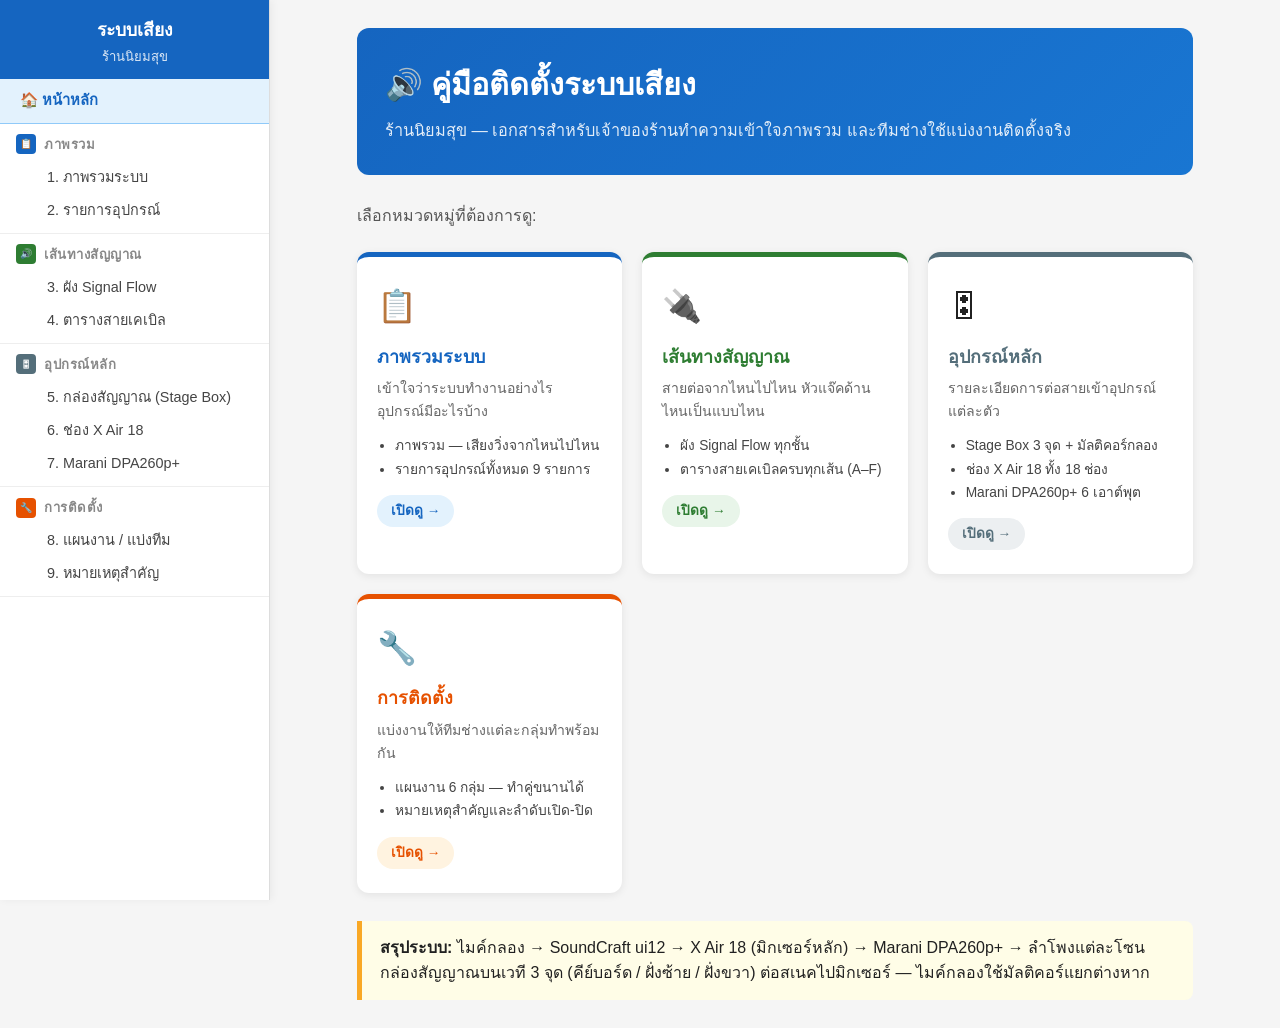
==== commit c9ef7ec3: "feat: split into multi-page layout (overview/signal/devices/tasks) with shared style.css" ====
--- a/index.html
+++ b/index.html
@@ -3,820 +3,112 @@
 <head>
   <meta charset="UTF-8">
   <title>คู่มือติดตั้งระบบเสียง — ร้านนิยมสุข</title>
-  <style>
-    :root {
-      --blue: #1565c0; --blue-light: #e3f2fd; --blue-border: #90caf9;
-      --green: #2e7d32; --green-light: #e8f5e9; --green-border: #a5d6a7;
-      --orange: #e65100; --orange-light: #fff3e0; --orange-border: #ffcc80;
-      --purple: #6a1b9a; --purple-light: #f3e5f5; --purple-border: #ce93d8;
-      --red: #c62828; --red-light: #ffebee; --red-border: #ef9a9a;
-      --gray: #546e7a; --gray-light: #eceff1; --gray-border: #b0bec5;
-    }
-    * { box-sizing: border-box; }
-    body { font-family: 'Sarabun', 'Segoe UI', Arial, sans-serif; background: #f5f5f5; color: #212121; margin: 0; line-height: 1.6; }
-    .layout { display: flex; min-height: 100vh; }
-
-    /* Sidebar */
-    .sidebar { width: 270px; min-width: 270px; background: #fff; border-right: 1px solid #ddd; padding: 0; position: sticky; top: 0; height: 100vh; overflow-y: auto; box-shadow: 2px 0 8px rgba(0,0,0,0.05); z-index: 100; }
-    .sidebar-header { background: var(--blue); color: #fff; padding: 18px 20px 14px; text-align: center; }
-    .sidebar-header h2 { margin: 0; font-size: 1.1em; font-weight: 700; }
-    .sidebar-header .shop-name { font-size: 0.85em; opacity: 0.85; margin-top: 2px; }
-    .sidebar-cat { padding: 0; margin: 0; list-style: none; }
-    .sidebar-cat > li { border-bottom: 1px solid #eee; }
-    .cat-title { display: flex; align-items: center; gap: 8px; padding: 12px 18px 8px; font-weight: 700; font-size: 0.85em; color: #888; text-transform: uppercase; letter-spacing: 0.5px; cursor: default; }
-    .cat-title .cat-icon { width: 20px; height: 20px; border-radius: 4px; display: inline-flex; align-items: center; justify-content: center; font-size: 0.75em; color: #fff; flex-shrink: 0; }
-    .cat-title .cat-icon.overview { background: var(--blue); }
-    .cat-title .cat-icon.equipment { background: var(--gray); }
-    .cat-title .cat-icon.signal { background: var(--green); }
-    .cat-title .cat-icon.mixer { background: var(--purple); }
-    .cat-title .cat-icon.install { background: var(--orange); }
-    .cat-title .cat-icon.info { background: #f9a825; }
-    .sidebar-links { list-style: none; padding: 0 0 8px; margin: 0; }
-    .sidebar-links li a { display: block; padding: 6px 18px 6px 46px; color: #444; text-decoration: none; font-size: 0.92em; border-left: 3px solid transparent; transition: all 0.15s; }
-    .sidebar-links li a:hover { background: var(--blue-light); color: var(--blue); border-left-color: var(--blue); }
-    .sidebar-links li a.active { background: var(--blue-light); color: var(--blue); border-left-color: var(--blue); font-weight: 600; }
-    .sidebar-links li a .num { display: inline-block; width: 18px; font-weight: 600; color: #999; margin-right: 4px; font-size: 0.88em; }
-
-    /* Mobile sidebar toggle */
-    .sidebar-toggle { display: none; position: fixed; bottom: 20px; right: 20px; z-index: 200; width: 50px; height: 50px; border-radius: 50%; background: var(--blue); color: #fff; border: none; font-size: 1.5em; cursor: pointer; box-shadow: 0 3px 12px rgba(0,0,0,0.3); }
-
-    .page { flex: 1; max-width: 900px; margin: 0 auto; padding: 24px 32px; min-width: 0; }
-    h1 { text-align: center; color: var(--blue); margin: 0 0 4px; font-size: 1.8em; }
-    .subtitle { text-align: center; color: #666; margin-bottom: 32px; font-size: 1.05em; }
-    .section { background: #fff; border-radius: 10px; padding: 24px 28px; margin-bottom: 28px; box-shadow: 0 1px 4px rgba(0,0,0,0.07); }
-    .section h2 { margin: 0 0 16px; font-size: 1.4em; padding-bottom: 8px; border-bottom: 3px solid var(--blue); color: var(--blue); }
-    .section h3 { margin: 20px 0 10px; font-size: 1.15em; color: #333; }
-
-    /* Legend */
-    .legend { display: flex; flex-wrap: wrap; gap: 12px; margin-bottom: 18px; }
-    .legend-item { display: flex; align-items: center; gap: 6px; font-size: 0.9em; }
-    .legend-color { width: 18px; height: 18px; border-radius: 4px; border: 1px solid rgba(0,0,0,0.15); }
-
-    /* Equipment table */
-    table { width: 100%; border-collapse: collapse; margin-top: 12px; font-size: 0.95em; }
-    th, td { border: 1px solid #ddd; padding: 8px 10px; text-align: left; vertical-align: top; }
-    th { background: var(--blue-light); color: var(--blue); font-weight: 600; white-space: nowrap; }
-    tr:nth-child(even) { background: #fafafa; }
-
-    /* Flow diagram */
-    .flow { display: flex; flex-direction: column; align-items: center; gap: 0; margin: 20px 0; }
-    .flow-row { display: flex; align-items: center; justify-content: center; gap: 0; flex-wrap: wrap; }
-    .flow-box { background: #fff; border: 2px solid var(--blue-border); border-radius: 10px; padding: 12px 16px; text-align: center; min-width: 140px; position: relative; }
-    .flow-box.mixer { border-color: var(--blue); background: var(--blue-light); }
-    .flow-box.processor { border-color: var(--purple); background: var(--purple-light); }
-    .flow-box.speaker-active { border-color: var(--green); background: var(--green-light); }
-    .flow-box.speaker-passive { border-color: var(--orange); background: var(--orange-light); }
-    .flow-box.amp { border-color: var(--red); background: var(--red-light); }
-    .flow-box.stagebox { border-color: var(--gray); background: var(--gray-light); }
-    .flow-box .name { font-weight: 700; font-size: 1em; }
-    .flow-box .detail { font-size: 0.82em; color: #555; margin-top: 2px; }
-    .flow-arrow { display: flex; flex-direction: column; align-items: center; padding: 0 8px; color: #888; font-size: 0.78em; min-width: 80px; }
-    .flow-arrow .arrow-line { font-size: 1.6em; line-height: 1; }
-    .flow-arrow .arrow-label { background: #fff; border: 1px solid #ddd; border-radius: 4px; padding: 1px 6px; font-size: 0.85em; white-space: nowrap; }
-    .flow-arrow-down { display: flex; flex-direction: column; align-items: center; padding: 4px 0; color: #888; font-size: 0.78em; }
-    .flow-arrow-down .arrow-line { font-size: 1.6em; line-height: 1; }
-    .flow-spread { display: flex; justify-content: center; gap: 16px; flex-wrap: wrap; margin-top: 0; }
-
-    /* Cable table color coding */
-    .cable-xlr { background: var(--blue-light); }
-    .cable-snake { background: var(--orange-light); }
-    .cable-speaker { background: var(--green-light); }
-    .cable-wire { background: var(--purple-light); }
-    .cable-trs { background: #fff8e1; }
-    .badge { display: inline-block; padding: 2px 8px; border-radius: 4px; font-size: 0.82em; font-weight: 600; }
-    .badge-xlr { background: var(--blue); color: #fff; }
-    .badge-trs { background: #f9a825; color: #fff; }
-    .badge-snake { background: var(--orange); color: #fff; }
-    .badge-speakon { background: var(--green); color: #fff; }
-    .badge-wire { background: var(--purple); color: #fff; }
-    .badge-active { background: var(--green); color: #fff; }
-    .badge-passive { background: var(--orange); color: #fff; }
-
-    /* Stage box cards */
-    .stagebox-grid { display: grid; grid-template-columns: repeat(auto-fit, minmax(300px, 1fr)); gap: 18px; margin-top: 14px; }
-    .stagebox-card { border: 2px solid var(--gray-border); border-radius: 10px; padding: 16px; background: #fff; }
-    .stagebox-card h4 { margin: 0 0 6px; color: var(--blue); font-size: 1.1em; }
-    .stagebox-card .desc { color: #666; font-size: 0.9em; margin-bottom: 10px; }
-    .port-section { margin-top: 10px; }
-    .port-section h5 { margin: 0 0 4px; font-size: 0.95em; }
-    .port-section h5.input-title { color: var(--green); }
-    .port-section h5.output-title { color: var(--orange); }
-    .port-table { width: 100%; margin-bottom: 8px; }
-    .port-table td { padding: 3px 6px; font-size: 0.9em; border: 1px solid #e0e0e0; }
-    .port-table td:first-child { white-space: nowrap; font-weight: 600; width: 30px; }
-
-    /* Work breakdown */
-    .task-card { border-left: 5px solid var(--blue); background: #fff; padding: 14px 18px; margin-bottom: 14px; border-radius: 0 8px 8px 0; }
-    .task-card h4 { margin: 0 0 6px; color: var(--blue); }
-    .task-card .team { font-size: 0.88em; color: #888; margin-bottom: 6px; }
-    .task-card ul { margin: 0; padding-left: 20px; }
-    .task-card li { margin-bottom: 3px; }
-    .task-card.zone-drum { border-color: var(--red); }
-    .task-card.zone-drum h4 { color: var(--red); }
-    .task-card.zone-stage { border-color: var(--green); }
-    .task-card.zone-stage h4 { color: var(--green); }
-    .task-card.zone-mixer { border-color: var(--blue); }
-    .task-card.zone-speaker { border-color: var(--orange); }
-    .task-card.zone-speaker h4 { color: var(--orange); }
-    .task-card.zone-power { border-color: var(--purple); }
-    .task-card.zone-power h4 { color: var(--purple); }
-
-    .note-box { background: #fffde7; border-left: 5px solid #f9a825; padding: 14px 18px; border-radius: 0 8px 8px 0; margin-top: 18px; }
-    .note-box ul { margin: 0; padding-left: 20px; }
-
-    .connector-diagram { font-family: 'Courier New', monospace; background: #263238; color: #e0e0e0; padding: 16px; border-radius: 8px; font-size: 0.88em; overflow-x: auto; white-space: pre; line-height: 1.5; margin: 12px 0; }
-    .connector-diagram .highlight { color: #4fc3f7; }
-    .connector-diagram .signal { color: #81c784; }
-    .connector-diagram .device { color: #ffb74d; }
-
-    @media print {
-      body { background: #fff; font-size: 11pt; }
-      .layout { display: block; }
-      .sidebar { display: none; }
-      .sidebar-toggle { display: none; }
-      .page { max-width: 100%; padding: 0; }
-      .section { box-shadow: none; border: 1px solid #ddd; page-break-inside: avoid; }
-    }
-    @media (max-width: 960px) {
-      .sidebar { position: fixed; left: -280px; top: 0; height: 100vh; transition: left 0.3s; box-shadow: 4px 0 20px rgba(0,0,0,0.15); }
-      .sidebar.open { left: 0; }
-      .sidebar-toggle { display: flex; align-items: center; justify-content: center; }
-      .sidebar-overlay { display: none; position: fixed; inset: 0; background: rgba(0,0,0,0.3); z-index: 99; }
-      .sidebar-overlay.show { display: block; }
-      .page { padding: 16px; }
-      .flow-row { flex-direction: column; }
-      .flow-arrow { transform: rotate(90deg); min-width: auto; padding: 4px; }
-      .stagebox-grid { grid-template-columns: 1fr; }
-    }
-  </style>
+  <link rel="icon" href="data:image/svg+xml,<svg xmlns='http://www.w3.org/2000/svg' viewBox='0 0 100 100'><text y='.9em' font-size='90'>🔊</text></svg>">
+  <link rel="stylesheet" href="style.css">
 </head>
 <body>
 <div class="layout">
-
-  <!-- Sidebar -->
   <nav class="sidebar" id="sidebar">
     <div class="sidebar-header">
       <h2>ระบบเสียง</h2>
       <div class="shop-name">ร้านนิยมสุข</div>
     </div>
+    <div class="sidebar-home"><a href="index.html">🏠 หน้าหลัก</a></div>
     <ul class="sidebar-cat">
-      <!-- หมวด: ภาพรวม -->
       <li>
-        <div class="cat-title"><span class="cat-icon overview">📋</span> ภาพรวม</div>
+        <div class="cat-title"><span class="cat-icon c-overview">📋</span> ภาพรวม</div>
         <ul class="sidebar-links">
-          <li><a href="#overview"><span class="num">1</span> ภาพรวมระบบ</a></li>
-          <li><a href="#equipment"><span class="num">2</span> รายการอุปกรณ์</a></li>
+          <li><a href="overview.html">1. ภาพรวมระบบ</a></li>
+          <li><a href="overview.html#equipment">2. รายการอุปกรณ์</a></li>
         </ul>
       </li>
-      <!-- หมวด: เส้นทางสัญญาณ -->
       <li>
-        <div class="cat-title"><span class="cat-icon signal">🔊</span> เส้นทางสัญญาณ</div>
+        <div class="cat-title"><span class="cat-icon c-signal">🔊</span> เส้นทางสัญญาณ</div>
         <ul class="sidebar-links">
-          <li><a href="#flow"><span class="num">3</span> ผัง Signal Flow</a></li>
-          <li><a href="#cables"><span class="num">4</span> ตารางสายเคเบิล</a></li>
+          <li><a href="signal.html">3. ผัง Signal Flow</a></li>
+          <li><a href="signal.html#cables">4. ตารางสายเคเบิล</a></li>
         </ul>
       </li>
-      <!-- หมวด: อุปกรณ์หลัก -->
       <li>
-        <div class="cat-title"><span class="cat-icon equipment">🎛</span> อุปกรณ์หลัก</div>
+        <div class="cat-title"><span class="cat-icon c-devices">🎛</span> อุปกรณ์หลัก</div>
         <ul class="sidebar-links">
-          <li><a href="#stagebox"><span class="num">5</span> กล่องสัญญาณ (Stage Box)</a></li>
-          <li><a href="#mixerchannel"><span class="num">6</span> ช่อง X Air 18</a></li>
-          <li><a href="#marani"><span class="num">7</span> Marani DPA260p+</a></li>
+          <li><a href="devices.html">5. กล่องสัญญาณ (Stage Box)</a></li>
+          <li><a href="devices.html#mixerchannel">6. ช่อง X Air 18</a></li>
+          <li><a href="devices.html#marani">7. Marani DPA260p+</a></li>
         </ul>
       </li>
-      <!-- หมวด: การติดตั้ง -->
       <li>
-        <div class="cat-title"><span class="cat-icon install">🔧</span> การติดตั้ง</div>
+        <div class="cat-title"><span class="cat-icon c-install">🔧</span> การติดตั้ง</div>
         <ul class="sidebar-links">
-          <li><a href="#tasks"><span class="num">8</span> แผนงาน / แบ่งทีม</a></li>
-        </ul>
-      </li>
-      <!-- หมวด: อื่นๆ -->
-      <li>
-        <div class="cat-title"><span class="cat-icon info">💡</span> อื่นๆ</div>
-        <ul class="sidebar-links">
-          <li><a href="#notes"><span class="num">9</span> หมายเหตุสำคัญ</a></li>
+          <li><a href="tasks.html">8. แผนงาน / แบ่งทีม</a></li>
+          <li><a href="tasks.html#notes">9. หมายเหตุสำคัญ</a></li>
         </ul>
       </li>
     </ul>
   </nav>
-
   <div class="sidebar-overlay" id="sidebarOverlay"></div>
-  <button class="sidebar-toggle" id="sidebarToggle" title="เมนู">☰</button>
-
-<div class="page">
-
-  <h1>คู่มือติดตั้งระบบเสียง — ร้านนิยมสุข</h1>
-  <p class="subtitle">เอกสารนี้ใช้สำหรับเจ้าของร้านทำความเข้าใจภาพรวม และทีมช่างใช้แบ่งงานติดตั้งจริง</p>
-
-  <!-- =========================================== -->
-  <!-- 1. ภาพรวม -->
-  <!-- =========================================== -->
-  <div class="section" id="overview">
-    <h2>1. ภาพรวมระบบ — เสียงวิ่งจากไหนไปไหน</h2>
-    <p>ร้านมี <strong>2 โซนลำโพง</strong> (ในร้าน + นอกร้าน) โดยเสียงทุกอย่างรวมเข้า <strong>มิกเซอร์หลัก 1 ตัว</strong> แล้วกระจายผ่าน <strong>โปรเซสเซอร์</strong> ไปยังลำโพงแต่ละจุด</p>
-
-    <div class="connector-diagram"><span class="signal">เวทีกลอง</span> ──มัลติคอร์──▶ <span class="device">SoundCraft ui12</span> (ซับมิกเซอร์กลอง)
-                                       │
-                                  4 เส้น XLR
-                                       ▼
-<span class="signal">3 กล่องสัญญาณบนเวที</span> ──สเนค──▶ <span class="device">Behringer X Air 18</span> (มิกเซอร์หลัก)
-                                       │
-                                  Main L/R  XLR
-                                       ▼
-                              <span class="device">Marani DPA260p+</span> (โปรเซสเซอร์)
-                         ┌──────┬──────┼──────┬──────┐
-                       Out1-2  Out3  Out4   Out5   Out6
-                         │       │     │      │      │
-                         ▼       ▼     ▼      ▼      ▼
-                     <span class="highlight">DXR12×4</span>  <span class="highlight">Amp</span>   <span class="highlight">Amp</span>  <span class="highlight">MA118×2</span> <span class="highlight">Amp</span>
-                     ในร้าน    Ch1   Ch2   ซับวูฟ   Ch3
-                     (แอคทีฟ)   │     │   (แอคทีฟ)   │
-                              ▼     ▼              ▼
-                          <span class="highlight">Titan12</span> <span class="highlight">Titan12</span>      <span class="highlight">MT-65B×3</span>
-                           ซ้าย   ขวา         นอกร้าน
-                         นอกร้าน  นอกร้าน     (พ่วง 3 ตัว)</div>
-
-    <div class="legend">
-      <div class="legend-item"><div class="legend-color" style="background:var(--blue)"></div> สายสัญญาณ XLR (บาลานซ์)</div>
-      <div class="legend-item"><div class="legend-color" style="background:#f9a825"></div> สาย TRS 1/4"</div>
-      <div class="legend-item"><div class="legend-color" style="background:var(--orange)"></div> มัลติคอร์/สเนค</div>
-      <div class="legend-item"><div class="legend-color" style="background:var(--green)"></div> สายลำโพง Speakon</div>
-      <div class="legend-item"><div class="legend-color" style="background:var(--purple)"></div> สายลำโพง (สายเปล่า/ขั้วต่อ)</div>
+  <button class="sidebar-toggle" id="sidebarToggle">☰</button>
+  <div class="page">
+    <div class="hero">
+      <h1>🔊 คู่มือติดตั้งระบบเสียง</h1>
+      <p>ร้านนิยมสุข — เอกสารสำหรับเจ้าของร้านทำความเข้าใจภาพรวม และทีมช่างใช้แบ่งงานติดตั้งจริง</p>
+    </div>
+    <p style="color:#555; margin-bottom:8px;">เลือกหมวดหมู่ที่ต้องการดู:</p>
+    <div class="card-grid">
+      <a href="overview.html" class="cat-card">
+        <div class="card-icon">📋</div>
+        <h3>ภาพรวมระบบ</h3>
+        <p>เข้าใจว่าระบบทำงานอย่างไร อุปกรณ์มีอะไรบ้าง</p>
+        <ul>
+          <li>ภาพรวม — เสียงวิ่งจากไหนไปไหน</li>
+          <li>รายการอุปกรณ์ทั้งหมด 9 รายการ</li>
+        </ul>
+        <span class="goto">เปิดดู →</span>
+      </a>
+      <a href="signal.html" class="cat-card c-signal">
+        <div class="card-icon">🔌</div>
+        <h3>เส้นทางสัญญาณ</h3>
+        <p>สายต่อจากไหนไปไหน หัวแจ๊คด้านไหนเป็นแบบไหน</p>
+        <ul>
+          <li>ผัง Signal Flow ทุกชั้น</li>
+          <li>ตารางสายเคเบิลครบทุกเส้น (A–F)</li>
+        </ul>
+        <span class="goto">เปิดดู →</span>
+      </a>
+      <a href="devices.html" class="cat-card c-devices">
+        <div class="card-icon">🎛</div>
+        <h3>อุปกรณ์หลัก</h3>
+        <p>รายละเอียดการต่อสายเข้าอุปกรณ์แต่ละตัว</p>
+        <ul>
+          <li>Stage Box 3 จุด + มัลติคอร์กลอง</li>
+          <li>ช่อง X Air 18 ทั้ง 18 ช่อง</li>
+          <li>Marani DPA260p+ 6 เอาต์พุต</li>
+        </ul>
+        <span class="goto">เปิดดู →</span>
+      </a>
+      <a href="tasks.html" class="cat-card c-install">
+        <div class="card-icon">🔧</div>
+        <h3>การติดตั้ง</h3>
+        <p>แบ่งงานให้ทีมช่างแต่ละกลุ่มทำพร้อมกัน</p>
+        <ul>
+          <li>แผนงาน 6 กลุ่ม — ทำคู่ขนานได้</li>
+          <li>หมายเหตุสำคัญและลำดับเปิด-ปิด</li>
+        </ul>
+        <span class="goto">เปิดดู →</span>
+      </a>
+    </div>
+    <div class="note-box" style="margin-top:28px;">
+      <strong>สรุประบบ:</strong> ไมค์กลอง → SoundCraft ui12 → X Air 18 (มิกเซอร์หลัก) → Marani DPA260p+ → ลำโพงแต่ละโซน<br>
+      กล่องสัญญาณบนเวที 3 จุด (คีย์บอร์ด / ฝั่งซ้าย / ฝั่งขวา) ต่อสเนคไปมิกเซอร์ — ไมค์กลองใช้มัลติคอร์แยกต่างหาก
     </div>
   </div>
-
-  <!-- =========================================== -->
-  <!-- 2. รายการอุปกรณ์ -->
-  <!-- =========================================== -->
-  <div class="section" id="equipment">
-    <h2>2. รายการอุปกรณ์ทั้งหมด</h2>
-    <table>
-      <thead>
-        <tr><th>#</th><th>อุปกรณ์</th><th>จำนวน</th><th>ประเภท</th><th>หน้าที่</th><th>ติดตั้งที่</th></tr>
-      </thead>
-      <tbody>
-        <tr><td>1</td><td>SoundCraft ui12</td><td>1</td><td>Digital Mixer</td><td>ซับมิกเซอร์กลอง — รวมไมค์กลอง 7 ตัว ส่งออก 4 เส้น</td><td>ข้างเวที (ใกล้กลอง)</td></tr>
-        <tr><td>2</td><td>Behringer X Air 18</td><td>1</td><td>Digital Mixer</td><td>มิกเซอร์หลัก — รับสัญญาณทุกอย่าง ส่ง Main L/R + Aux มอนิเตอร์</td><td>โต๊ะควบคุมเสียง</td></tr>
-        <tr><td>3</td><td>Marani DPA260p+</td><td>1</td><td>Speaker Processor</td><td>แยกสัญญาณ 2 อินพุต → 6 เอาต์พุต ปรับ EQ/Crossover/Delay ให้ลำโพงแต่ละโซน</td><td>แร็คข้างมิกเซอร์</td></tr>
-        <tr><td>4</td><td>Yamaha DXR12</td><td>4</td><td><span class="badge badge-active">Active</span> ลำโพง 12"</td><td>ลำโพงหลักในร้าน (ผนังซ้าย 2, ผนังขวา 2, daisy-chain คู่ละ 2 ตัว)</td><td>ผนังในร้าน</td></tr>
-        <tr><td>5</td><td>Audio Center MA118</td><td>2</td><td><span class="badge badge-active">Active</span> Subwoofer 18"</td><td>ซับวูฟเฟอร์ในร้าน (2 ตัว link กัน)</td><td>พื้นในร้าน</td></tr>
-        <tr><td>6</td><td>Wharfedale Pro Titan 12</td><td>2</td><td><span class="badge badge-passive">Passive</span> ลำโพง 12"</td><td>ลำโพงนอกร้าน ซ้าย-ขวา (ต้องใช้ Power Amp)</td><td>ผนังนอกร้าน</td></tr>
-        <tr><td>7</td><td>VL-AUDIO MT-65B</td><td>3</td><td><span class="badge badge-passive">Passive</span> ลำโพง 6.5"</td><td>ลำโพงเสริมนอกร้าน (3 ตัว ต่อพ่วงกัน ใช้แอมป์ 1 ช่อง)</td><td>ผนังนอกร้าน</td></tr>
-        <tr><td>8</td><td>Power Amp (2ch + 4ch)</td><td>2</td><td>Power Amplifier</td><td>ขับลำโพงพาสซีฟ — ใช้ 3 ช่องจากทั้งหมด</td><td>แร็คข้างมิกเซอร์</td></tr>
-        <tr><td>9</td><td>Behringer BC1200</td><td>1 ชุด</td><td>Drum Mic Kit</td><td>ชุดไมค์กลอง 7 ตัว (Kick, Snare, Tom×3, OH×2)</td><td>เวทีกลอง</td></tr>
-      </tbody>
-    </table>
-  </div>
-
-  <!-- =========================================== -->
-  <!-- 3. ผังเส้นทางสัญญาณ -->
-  <!-- =========================================== -->
-  <div class="section" id="flow">
-    <h2>3. ผังเส้นทางสัญญาณ (Signal Flow)</h2>
-    <p>อ่านจากบนลงล่าง — เสียงเริ่มจากไมค์/เครื่องดนตรี → ผ่านกล่องสัญญาณ → เข้ามิกเซอร์ → ผ่านโปรเซสเซอร์ → ออกลำโพง</p>
-
-    <!-- ชั้นที่ 1: แหล่งกำเนิดเสียง -->
-    <h3>ชั้นที่ 1 — แหล่งกำเนิดเสียง (บนเวที)</h3>
-    <div class="flow">
-      <div class="flow-row">
-        <div class="flow-box stagebox">
-          <div class="name">กล่อง A: คีย์บอร์ด</div>
-          <div class="detail">4 Send / 1 Return</div>
-        </div>
-        <div style="width:12px"></div>
-        <div class="flow-box stagebox">
-          <div class="name">กล่อง B: ฝั่งซ้าย</div>
-          <div class="detail">5 Send / 2 Return</div>
-        </div>
-        <div style="width:12px"></div>
-        <div class="flow-box stagebox">
-          <div class="name">กล่อง C: ฝั่งขวา</div>
-          <div class="detail">3 Send / 2 Return</div>
-        </div>
-        <div style="width:12px"></div>
-        <div class="flow-box" style="border-color:var(--red); background:var(--red-light)">
-          <div class="name">ไมค์กลอง (7 ตัว)</div>
-          <div class="detail">มัลติคอร์แยก</div>
-        </div>
-      </div>
-    </div>
-
-    <div class="flow">
-      <div class="flow-arrow-down">
-        <div class="arrow-label"><span class="badge badge-snake">สเนค 3 เส้น</span></div>
-        <div class="arrow-line">▼</div>
-      </div>
-    </div>
-
-    <!-- ชั้นที่ 2: มิกเซอร์ -->
-    <h3>ชั้นที่ 2 — มิกเซอร์</h3>
-    <div class="flow">
-      <div class="flow-row">
-        <div class="flow-box" style="border-color:var(--red); background:var(--red-light)">
-          <div class="name">SoundCraft ui12</div>
-          <div class="detail">ซับมิกเซอร์กลอง</div>
-        </div>
-        <div class="flow-arrow">
-          <div class="arrow-label">4× <span class="badge badge-xlr">XLR</span> + <span class="badge badge-trs">TRS</span></div>
-          <div class="arrow-line">→</div>
-        </div>
-        <div class="flow-box mixer">
-          <div class="name">Behringer X Air 18</div>
-          <div class="detail">มิกเซอร์หลัก (Ch 1-18)</div>
-        </div>
-      </div>
-    </div>
-
-    <div class="flow">
-      <div class="flow-arrow-down">
-        <div class="arrow-label">Main L/R <span class="badge badge-xlr">XLR</span></div>
-        <div class="arrow-line">▼</div>
-      </div>
-    </div>
-
-    <!-- ชั้นที่ 3: โปรเซสเซอร์ -->
-    <h3>ชั้นที่ 3 — โปรเซสเซอร์</h3>
-    <div class="flow">
-      <div class="flow-row">
-        <div class="flow-box processor">
-          <div class="name">Marani DPA260p+</div>
-          <div class="detail">2 In → 6 Out Speaker Processor</div>
-        </div>
-      </div>
-    </div>
-
-    <div class="flow">
-      <div class="flow-arrow-down">
-        <div class="arrow-label">6 เอาต์พุต <span class="badge badge-xlr">XLR</span></div>
-        <div class="arrow-line">▼</div>
-      </div>
-    </div>
-
-    <!-- ชั้นที่ 4: ลำโพง -->
-    <h3>ชั้นที่ 4 — ลำโพง</h3>
-    <div class="flow">
-      <div class="flow-spread">
-        <div style="text-align:center">
-          <div class="flow-box speaker-active">
-            <div class="name">Yamaha DXR12 ×4</div>
-            <div class="detail">ในร้าน — แอคทีฟ</div>
-            <div class="detail">Out 1-2 → Link 2+2 ตัว</div>
-          </div>
-        </div>
-        <div style="text-align:center">
-          <div class="flow-box speaker-active">
-            <div class="name">MA118 Sub ×2</div>
-            <div class="detail">ในร้าน — แอคทีฟ</div>
-            <div class="detail">Out 5 → Link 2 ตัว</div>
-          </div>
-        </div>
-        <div style="text-align:center">
-          <div class="flow-box amp">
-            <div class="name">Power Amp</div>
-            <div class="detail">Out 3, 4, 6</div>
-          </div>
-          <div style="margin-top:8px; display:flex; gap:8px; justify-content:center;">
-            <div class="flow-box speaker-passive" style="min-width:100px">
-              <div class="name">Titan 12 ×2</div>
-              <div class="detail">นอกร้าน</div>
-            </div>
-            <div class="flow-box speaker-passive" style="min-width:100px">
-              <div class="name">MT-65B ×3</div>
-              <div class="detail">นอกร้าน (พ่วง)</div>
-            </div>
-          </div>
-        </div>
-      </div>
-    </div>
-  </div>
-
-  <!-- =========================================== -->
-  <!-- 4. ตารางสายเคเบิล -->
-  <!-- =========================================== -->
-  <div class="section" id="cables">
-    <h2>4. ตารางสายเคเบิลทั้งหมด — ต่อจากไหนไปไหน ด้วยสายอะไร</h2>
-    <p>ทุกเส้นที่ต้องเดินสาย เรียงตามกลุ่มงาน ใช้ตรวจสอบและเตรียมอุปกรณ์ก่อนติดตั้ง</p>
-
-    <h3>4.1 กลุ่ม A — ไมค์กลอง → ui12 (มัลติคอร์กลอง)</h3>
-    <table>
-      <thead><tr><th>เส้นที่</th><th>จาก (ต้นทาง)</th><th>ไป (ปลายทาง)</th><th>ชนิดสาย</th><th>หัวต้นทาง</th><th>หัวปลายทาง</th><th>หมายเหตุ</th></tr></thead>
-      <tbody>
-        <tr class="cable-snake"><td>A1</td><td>Kick Mic</td><td>ui12 Ch1</td><td><span class="badge badge-snake">มัลติคอร์</span></td><td>XLR-M (ไมค์)</td><td>XLR-F (กล่อง) → ฝั่ง ui12 XLR-M</td><td rowspan="7">ใช้มัลติคอร์ 8 ช่อง 1 เส้น<br>วิ่งจากชุดกลองไป ui12<br>(เหลือ 1 ช่องสำรอง)</td></tr>
-        <tr class="cable-snake"><td>A2</td><td>Snare Mic</td><td>ui12 Ch2</td><td><span class="badge badge-snake">มัลติคอร์</span></td><td>XLR-M</td><td>XLR-F → XLR-M</td></tr>
-        <tr class="cable-snake"><td>A3</td><td>Tom 1 Mic</td><td>ui12 Ch3</td><td><span class="badge badge-snake">มัลติคอร์</span></td><td>XLR-M</td><td>XLR-F → XLR-M</td></tr>
-        <tr class="cable-snake"><td>A4</td><td>Tom 2 Mic</td><td>ui12 Ch4</td><td><span class="badge badge-snake">มัลติคอร์</span></td><td>XLR-M</td><td>XLR-F → XLR-M</td></tr>
-        <tr class="cable-snake"><td>A5</td><td>Tom 3 Mic</td><td>ui12 Ch5</td><td><span class="badge badge-snake">มัลติคอร์</span></td><td>XLR-M</td><td>XLR-F → XLR-M</td></tr>
-        <tr class="cable-snake"><td>A6</td><td>Overhead L</td><td>ui12 Ch6</td><td><span class="badge badge-snake">มัลติคอร์</span></td><td>XLR-M</td><td>XLR-F → XLR-M</td></tr>
-        <tr class="cable-snake"><td>A7</td><td>Overhead R</td><td>ui12 Ch7</td><td><span class="badge badge-snake">มัลติคอร์</span></td><td>XLR-M</td><td>XLR-F → XLR-M</td></tr>
-      </tbody>
-    </table>
-
-    <h3>4.2 กลุ่ม B — ui12 → X Air 18 (4 เส้น)</h3>
-    <table>
-      <thead><tr><th>เส้นที่</th><th>จาก (ต้นทาง)</th><th>ไป (ปลายทาง)</th><th>ชนิดสาย</th><th>หัวต้นทาง</th><th>หัวปลายทาง</th><th>หมายเหตุ</th></tr></thead>
-      <tbody>
-        <tr class="cable-trs"><td>B1</td><td>ui12 Aux 1 (Kick)</td><td>X Air 18 Ch1</td><td><span class="badge badge-trs">TRS→XLR</span></td><td>TRS 1/4" (ตัวผู้)</td><td>XLR-M (เข้า Combo)</td><td>ui12 Aux Out เป็น 1/4"</td></tr>
-        <tr class="cable-trs"><td>B2</td><td>ui12 Aux 2 (Snare)</td><td>X Air 18 Ch2</td><td><span class="badge badge-trs">TRS→XLR</span></td><td>TRS 1/4" (ตัวผู้)</td><td>XLR-M (เข้า Combo)</td><td>ui12 Aux Out เป็น 1/4"</td></tr>
-        <tr class="cable-xlr"><td>B3</td><td>ui12 Main L (Tom+OH)</td><td>X Air 18 Ch3</td><td><span class="badge badge-xlr">XLR</span></td><td>XLR-M</td><td>XLR-F (เข้า Combo)</td><td>Main XLR Out</td></tr>
-        <tr class="cable-xlr"><td>B4</td><td>ui12 Main R (Tom+OH)</td><td>X Air 18 Ch4</td><td><span class="badge badge-xlr">XLR</span></td><td>XLR-M</td><td>XLR-F (เข้า Combo)</td><td>Main XLR Out</td></tr>
-      </tbody>
-    </table>
-
-    <h3>4.3 กลุ่ม C — กล่องสัญญาณบนเวที → X Air 18 (สเนค 3 เส้น)</h3>
-    <table>
-      <thead><tr><th>เส้นที่</th><th>จาก (กล่องเวที)</th><th>ไป (X Air 18)</th><th>ชนิดสาย</th><th>หัวฝั่งเวที</th><th>หัวฝั่งมิกเซอร์</th><th>หมายเหตุ</th></tr></thead>
-      <tbody>
-        <tr class="cable-snake"><td colspan="7" style="background:var(--gray-light); font-weight:600;">กล่อง A: โซนคีย์บอร์ด — สเนค 8/2 (ใช้ 4 send + 1 return)</td></tr>
-        <tr class="cable-snake"><td>C1</td><td>Keyboard L</td><td>Ch7</td><td><span class="badge badge-snake">สเนค</span></td><td>XLR-F (รับ 1/4"→XLR)</td><td>XLR-M → Ch7 Combo</td><td>คีย์บอร์ดอาจต่อผ่าน DI Box</td></tr>
-        <tr class="cable-snake"><td>C2</td><td>Keyboard R</td><td>Ch8</td><td><span class="badge badge-snake">สเนค</span></td><td>XLR-F</td><td>XLR-M → Ch8</td><td></td></tr>
-        <tr class="cable-snake"><td>C3</td><td>Sound Data</td><td>Ch15</td><td><span class="badge badge-snake">สเนค</span></td><td>XLR-F</td><td>XLR-M → Ch15</td><td>เสียงจากโน้ตบุ๊คหรือมือถือ</td></tr>
-        <tr class="cable-snake"><td>C4</td><td>Metronome</td><td>Ch16</td><td><span class="badge badge-snake">สเนค</span></td><td>XLR-F</td><td>XLR-M → Ch16</td><td>สำหรับมอนิเตอร์เท่านั้น</td></tr>
-        <tr style="background:var(--orange-light)"><td>C5</td><td>X Air 18 Aux 1</td><td>Mon คีย์บอร์ด</td><td><span class="badge badge-snake">สเนค Return</span></td><td>XLR-F ← Aux 1 Out</td><td>XLR-M → ลำโพงมอนิเตอร์</td><td>ส่งกลับจากมิกเซอร์</td></tr>
-
-        <tr class="cable-snake"><td colspan="7" style="background:var(--gray-light); font-weight:600;">กล่อง B: ฝั่งซ้ายเวที — สเนค 8/2 (ใช้ 5 send + 2 return)</td></tr>
-        <tr class="cable-snake"><td>C6</td><td>Guitar Bass</td><td>Ch5</td><td><span class="badge badge-snake">สเนค</span></td><td>XLR-F (จาก DI Box เบส)</td><td>XLR-M → Ch5</td><td>เบสผ่าน DI Box</td></tr>
-        <tr class="cable-snake"><td>C7</td><td>Ac Guitar</td><td>Ch9</td><td><span class="badge badge-snake">สเนค</span></td><td>XLR-F</td><td>XLR-M → Ch9</td><td>กีตาร์โปร่ง</td></tr>
-        <tr class="cable-snake"><td>C8</td><td>Vocal 1 (นักร้องหลัก)</td><td>Ch12</td><td><span class="badge badge-snake">สเนค</span></td><td>XLR-F (จากไมค์)</td><td>XLR-M → Ch12</td><td></td></tr>
-        <tr class="cable-snake"><td>C9</td><td>Vocal Bass</td><td>Ch13</td><td><span class="badge badge-snake">สเนค</span></td><td>XLR-F</td><td>XLR-M → Ch13</td><td></td></tr>
-        <tr class="cable-snake"><td>C10</td><td>Vocal Keyboard</td><td>Ch10</td><td><span class="badge badge-snake">สเนค</span></td><td>XLR-F</td><td>XLR-M → Ch10</td><td></td></tr>
-        <tr style="background:var(--orange-light)"><td>C11</td><td>X Air 18 Aux 2</td><td>Mon Bass</td><td><span class="badge badge-snake">สเนค Return</span></td><td>XLR-F ← Aux 2</td><td>XLR-M → มอนิเตอร์เบส</td><td></td></tr>
-        <tr style="background:var(--orange-light)"><td>C12</td><td>X Air 18 Aux 3</td><td>Mon Vocal 1</td><td><span class="badge badge-snake">สเนค Return</span></td><td>XLR-F ← Aux 3</td><td>XLR-M → มอนิเตอร์นักร้อง</td><td></td></tr>
-
-        <tr class="cable-snake"><td colspan="7" style="background:var(--gray-light); font-weight:600;">กล่อง C: ฝั่งขวาเวที — สเนค 4/2 หรือ 8/2 (ใช้ 3 send + 2 return)</td></tr>
-        <tr class="cable-snake"><td>C13</td><td>Guitar (ไฟฟ้า)</td><td>Ch6</td><td><span class="badge badge-snake">สเนค</span></td><td>XLR-F (จาก DI/Amp)</td><td>XLR-M → Ch6</td><td></td></tr>
-        <tr class="cable-snake"><td>C14</td><td>Vocal Guitar</td><td>Ch11</td><td><span class="badge badge-snake">สเนค</span></td><td>XLR-F</td><td>XLR-M → Ch11</td><td></td></tr>
-        <tr class="cable-snake"><td>C15</td><td>Vocal Drum</td><td>Ch14</td><td><span class="badge badge-snake">สเนค</span></td><td>XLR-F</td><td>XLR-M → Ch14</td><td></td></tr>
-        <tr style="background:var(--orange-light)"><td>C16</td><td>X Air 18 Aux 4</td><td>Mon Guitar</td><td><span class="badge badge-snake">สเนค Return</span></td><td>XLR-F ← Aux 4</td><td>XLR-M → มอนิเตอร์กีตาร์</td><td></td></tr>
-        <tr style="background:var(--orange-light)"><td>C17</td><td>X Air 18 Aux 5</td><td>Mon Drum</td><td><span class="badge badge-snake">สเนค Return</span></td><td>XLR-F ← Aux 5</td><td>XLR-M → มอนิเตอร์กลอง</td><td></td></tr>
-      </tbody>
-    </table>
-
-    <h3>4.4 กลุ่ม D — X Air 18 → Marani DPA260p+</h3>
-    <table>
-      <thead><tr><th>เส้นที่</th><th>จาก</th><th>ไป</th><th>ชนิดสาย</th><th>หัวต้นทาง</th><th>หัวปลายทาง</th><th>หมายเหตุ</th></tr></thead>
-      <tbody>
-        <tr class="cable-xlr"><td>D1</td><td>X Air 18 Main L</td><td>Marani Input 1</td><td><span class="badge badge-xlr">XLR</span></td><td>XLR-M (Main Out)</td><td>XLR-F (Input)</td><td>สัญญาณหลักฝั่งซ้าย</td></tr>
-        <tr class="cable-xlr"><td>D2</td><td>X Air 18 Main R</td><td>Marani Input 2</td><td><span class="badge badge-xlr">XLR</span></td><td>XLR-M (Main Out)</td><td>XLR-F (Input)</td><td>สัญญาณหลักฝั่งขวา</td></tr>
-      </tbody>
-    </table>
-
-    <h3>4.5 กลุ่ม E — Marani → ลำโพงแอคทีฟ (ต่อตรง XLR)</h3>
-    <table>
-      <thead><tr><th>เส้นที่</th><th>จาก (Marani Output)</th><th>ไป (ลำโพง)</th><th>ชนิดสาย</th><th>หัวต้นทาง</th><th>หัวปลายทาง</th><th>หมายเหตุ</th></tr></thead>
-      <tbody>
-        <tr class="cable-xlr"><td>E1</td><td>Out 1 (Indoor L)</td><td>DXR12 #1 Input</td><td><span class="badge badge-xlr">XLR</span></td><td>XLR-M</td><td>XLR-F (Combo)</td><td>ผนังซ้ายตัวที่ 1</td></tr>
-        <tr class="cable-xlr"><td>E2</td><td>DXR12 #1 Link Out</td><td>DXR12 #2 Input</td><td><span class="badge badge-xlr">XLR</span></td><td>XLR-M</td><td>XLR-F (Combo)</td><td>ผนังซ้ายตัวที่ 2 (Daisy-chain)</td></tr>
-        <tr class="cable-xlr"><td>E3</td><td>Out 2 (Indoor R)</td><td>DXR12 #3 Input</td><td><span class="badge badge-xlr">XLR</span></td><td>XLR-M</td><td>XLR-F (Combo)</td><td>ผนังขวาตัวที่ 1</td></tr>
-        <tr class="cable-xlr"><td>E4</td><td>DXR12 #3 Link Out</td><td>DXR12 #4 Input</td><td><span class="badge badge-xlr">XLR</span></td><td>XLR-M</td><td>XLR-F (Combo)</td><td>ผนังขวาตัวที่ 2 (Daisy-chain)</td></tr>
-        <tr class="cable-xlr"><td>E5</td><td>Out 5 (Sub Mono)</td><td>MA118 #1 Input</td><td><span class="badge badge-xlr">XLR</span></td><td>XLR-M</td><td>XLR-F (Combo)</td><td>ซับวูฟตัวที่ 1</td></tr>
-        <tr class="cable-xlr"><td>E6</td><td>MA118 #1 Link Out</td><td>MA118 #2 Input</td><td><span class="badge badge-xlr">XLR</span></td><td>XLR-M</td><td>XLR-F (Combo)</td><td>ซับวูฟตัวที่ 2 (Link)</td></tr>
-      </tbody>
-    </table>
-
-    <h3>4.6 กลุ่ม F — Marani → Power Amp → ลำโพงพาสซีฟ</h3>
-    <table>
-      <thead><tr><th>เส้นที่</th><th>จาก</th><th>ไป</th><th>ชนิดสาย</th><th>หัวต้นทาง</th><th>หัวปลายทาง</th><th>หมายเหตุ</th></tr></thead>
-      <tbody>
-        <tr class="cable-xlr"><td>F1</td><td>Marani Out 3 (Outdoor L)</td><td>Power Amp Ch1 Input</td><td><span class="badge badge-xlr">XLR</span></td><td>XLR-M</td><td>XLR-F</td><td>สัญญาณลำโพงนอก ฝั่งซ้าย</td></tr>
-        <tr class="cable-xlr"><td>F2</td><td>Marani Out 4 (Outdoor R)</td><td>Power Amp Ch2 Input</td><td><span class="badge badge-xlr">XLR</span></td><td>XLR-M</td><td>XLR-F</td><td>สัญญาณลำโพงนอก ฝั่งขวา</td></tr>
-        <tr class="cable-xlr"><td>F3</td><td>Marani Out 6 (VL-AUDIO)</td><td>Power Amp Ch3 Input</td><td><span class="badge badge-xlr">XLR</span></td><td>XLR-M</td><td>XLR-F</td><td>สัญญาณลำโพงเสริมนอกร้าน</td></tr>
-        <tr class="cable-speaker"><td>F4</td><td>Amp Ch1 Output</td><td>Wharfedale Titan 12 L</td><td><span class="badge badge-speakon">Speakon</span></td><td>Speakon NL4</td><td>Speakon NL4</td><td>สายลำโพง — นอกร้านฝั่งซ้าย</td></tr>
-        <tr class="cable-speaker"><td>F5</td><td>Amp Ch2 Output</td><td>Wharfedale Titan 12 R</td><td><span class="badge badge-speakon">Speakon</span></td><td>Speakon NL4</td><td>Speakon NL4</td><td>สายลำโพง — นอกร้านฝั่งขวา</td></tr>
-        <tr class="cable-wire"><td>F6</td><td>Amp Ch3 Output</td><td>VL-AUDIO MT-65B #1</td><td><span class="badge badge-wire">สายลำโพง</span></td><td>Speakon NL4 / ขั้วต่อ</td><td>ขั้วสกรู (Screw Terminal)</td><td rowspan="3">3 ตัวต่อพ่วง Parallel<br>ใช้แอมป์ช่องเดียว<br>แยกสาย +/- คู่ไปแต่ละตัว</td></tr>
-        <tr class="cable-wire"><td>F7</td><td>พ่วงจาก #1</td><td>VL-AUDIO MT-65B #2</td><td><span class="badge badge-wire">สายลำโพง</span></td><td>ขั้วสกรู</td><td>ขั้วสกรู</td></tr>
-        <tr class="cable-wire"><td>F8</td><td>พ่วงจาก #2</td><td>VL-AUDIO MT-65B #3</td><td><span class="badge badge-wire">สายลำโพง</span></td><td>ขั้วสกรู</td><td>ขั้วสกรู</td></tr>
-      </tbody>
-    </table>
-
-    <h3>สรุปจำนวนสายที่ต้องเตรียม</h3>
-    <table>
-      <thead><tr><th>ชนิดสาย</th><th>จำนวน</th><th>รายละเอียด</th></tr></thead>
-      <tbody>
-        <tr><td><span class="badge badge-snake">มัลติคอร์ 8ch</span></td><td>1 เส้น</td><td>กลอง → ui12 (ระยะเวที→ข้างเวที ~5-10m)</td></tr>
-        <tr><td><span class="badge badge-snake">สเนค 8/2</span></td><td>2 เส้น</td><td>กล่อง A คีย์บอร์ด, กล่อง B ฝั่งซ้าย (เวที→โต๊ะมิกซ์ ~15-25m)</td></tr>
-        <tr><td><span class="badge badge-snake">สเนค 4/2 หรือ 8/2</span></td><td>1 เส้น</td><td>กล่อง C ฝั่งขวา (เวที→โต๊ะมิกซ์ ~15-25m)</td></tr>
-        <tr><td><span class="badge badge-xlr">สาย XLR</span></td><td>~10 เส้น</td><td>ui12→XAir (2), XAir→Marani (2), Marani→ลำโพง (6)</td></tr>
-        <tr><td><span class="badge badge-trs">สาย TRS→XLR</span></td><td>2 เส้น</td><td>ui12 Aux 1-2 → X Air 18 Ch1-2</td></tr>
-        <tr><td><span class="badge badge-speakon">สาย Speakon</span></td><td>2 เส้น</td><td>Amp → Wharfedale Titan 12 ซ้าย/ขวา</td></tr>
-        <tr><td><span class="badge badge-wire">สายลำโพงเปล่า</span></td><td>~15-20m</td><td>Amp → VL-AUDIO MT-65B ×3 (พ่วง parallel)</td></tr>
-        <tr><td>สาย XLR สั้น (Link)</td><td>3 เส้น</td><td>DXR12 link (2), MA118 link (1) — ระยะ 1-3m</td></tr>
-      </tbody>
-    </table>
-  </div>
-
-  <!-- =========================================== -->
-  <!-- 5. ผังกล่องสัญญาณบนเวที -->
-  <!-- =========================================== -->
-  <div class="section" id="stagebox">
-    <h2>5. ผังกล่องสัญญาณบนเวที (Stage Box)</h2>
-    <p>กล่องสัญญาณทำหน้าที่เป็นจุดรวมสาย เก็บสายให้เรียบร้อย ฝั่งเวทีนักดนตรีเสียบปลั๊กเข้า ฝั่งมิกเซอร์ fan-out เข้าช่องต่างๆ<br>
-    <strong>สำคัญ:</strong> ไมค์กลองทั้งหมดไม่ลงกล่อง 3 จุดนี้ — ใช้มัลติคอร์แยกวิ่งตรงไป ui12</p>
-
-    <div class="stagebox-grid">
-      <!-- กล่อง A -->
-      <div class="stagebox-card">
-        <h4>กล่อง A — โซนคีย์บอร์ด</h4>
-        <div class="desc">ตำแหน่ง: ข้างมือคีย์บอร์ด | สเนค: 8/2</div>
-        <div class="port-section">
-          <h5 class="input-title">INPUT (เข้ากล่อง → ส่งไปมิกเซอร์)</h5>
-          <table class="port-table">
-            <tr><td>1</td><td>Keyboard L</td><td>→ X Air Ch7</td><td>ผ่าน DI Box</td></tr>
-            <tr><td>2</td><td>Keyboard R</td><td>→ X Air Ch8</td><td>ผ่าน DI Box</td></tr>
-            <tr><td>3</td><td>Sound Data</td><td>→ X Air Ch15</td><td>โน้ตบุ๊ค/มือถือ</td></tr>
-            <tr><td>4</td><td>Metronome</td><td>→ X Air Ch16</td><td>สำหรับมอนิเตอร์</td></tr>
-          </table>
-        </div>
-        <div class="port-section">
-          <h5 class="output-title">RETURN (จากมิกเซอร์ → กลับมาเวที)</h5>
-          <table class="port-table">
-            <tr><td>R1</td><td>Mon Keyboard</td><td>← X Air Aux 1</td><td>ไปลำโพงมอนิเตอร์</td></tr>
-          </table>
-        </div>
-      </div>
-
-      <!-- กล่อง B -->
-      <div class="stagebox-card">
-        <h4>กล่อง B — ฝั่งซ้ายเวที</h4>
-        <div class="desc">ตำแหน่ง: ฝั่งเบส + นักร้อง | สเนค: 8/2</div>
-        <div class="port-section">
-          <h5 class="input-title">INPUT (เข้ากล่อง → ส่งไปมิกเซอร์)</h5>
-          <table class="port-table">
-            <tr><td>1</td><td>Guitar Bass</td><td>→ X Air Ch5</td><td>เบส ผ่าน DI Box</td></tr>
-            <tr><td>2</td><td>Ac Guitar</td><td>→ X Air Ch9</td><td>กีตาร์โปร่ง</td></tr>
-            <tr><td>3</td><td>Vocal 1 (หลัก)</td><td>→ X Air Ch12</td><td>ไมค์นักร้องหลัก</td></tr>
-            <tr><td>4</td><td>Vocal Bass</td><td>→ X Air Ch13</td><td>ไมค์ร้องมือเบส</td></tr>
-            <tr><td>5</td><td>Vocal Keyboard</td><td>→ X Air Ch10</td><td>ไมค์ร้องมือคีย์บอร์ด</td></tr>
-          </table>
-        </div>
-        <div class="port-section">
-          <h5 class="output-title">RETURN (จากมิกเซอร์ → กลับมาเวที)</h5>
-          <table class="port-table">
-            <tr><td>R1</td><td>Mon Bass</td><td>← X Air Aux 2</td><td>มอนิเตอร์เบส</td></tr>
-            <tr><td>R2</td><td>Mon Vocal 1</td><td>← X Air Aux 3</td><td>มอนิเตอร์นักร้อง</td></tr>
-          </table>
-        </div>
-      </div>
-
-      <!-- กล่อง C -->
-      <div class="stagebox-card">
-        <h4>กล่อง C — ฝั่งขวาเวที</h4>
-        <div class="desc">ตำแหน่ง: ฝั่งกีตาร์ + กลอง | สเนค: 4/2 หรือ 8/2</div>
-        <div class="port-section">
-          <h5 class="input-title">INPUT (เข้ากล่อง → ส่งไปมิกเซอร์)</h5>
-          <table class="port-table">
-            <tr><td>1</td><td>Guitar (ไฟฟ้า)</td><td>→ X Air Ch6</td><td>จาก DI Box หรือ Amp Mic</td></tr>
-            <tr><td>2</td><td>Vocal Guitar</td><td>→ X Air Ch11</td><td>ไมค์ร้องมือกีตาร์</td></tr>
-            <tr><td>3</td><td>Vocal Drum</td><td>→ X Air Ch14</td><td>ไมค์ร้องมือกลอง</td></tr>
-          </table>
-        </div>
-        <div class="port-section">
-          <h5 class="output-title">RETURN (จากมิกเซอร์ → กลับมาเวที)</h5>
-          <table class="port-table">
-            <tr><td>R1</td><td>Mon Guitar</td><td>← X Air Aux 4</td><td>มอนิเตอร์กีตาร์</td></tr>
-            <tr><td>R2</td><td>Mon Drum</td><td>← X Air Aux 5</td><td>มอนิเตอร์กลอง</td></tr>
-          </table>
-        </div>
-      </div>
-    </div>
-
-    <div class="stagebox-grid" style="grid-template-columns: 1fr; max-width: 500px;">
-      <!-- มัลติคอร์กลอง -->
-      <div class="stagebox-card" style="border-color: var(--red-border);">
-        <h4 style="color:var(--red);">มัลติคอร์กลอง (แยกจากกล่อง 3 จุด)</h4>
-        <div class="desc">ตำแหน่ง: ชุดกลอง → ui12 โดยตรง | มัลติคอร์ 8ch</div>
-        <div class="port-section">
-          <h5 class="input-title">ไมค์กลอง → ui12</h5>
-          <table class="port-table">
-            <tr><td>1</td><td>Kick</td><td>→ ui12 Ch1</td><td>ไมค์กระเดื่อง</td></tr>
-            <tr><td>2</td><td>Snare</td><td>→ ui12 Ch2</td><td>ไมค์สแนร์</td></tr>
-            <tr><td>3</td><td>Tom 1</td><td>→ ui12 Ch3</td><td>ไมค์ทอม 1</td></tr>
-            <tr><td>4</td><td>Tom 2</td><td>→ ui12 Ch4</td><td>ไมค์ทอม 2</td></tr>
-            <tr><td>5</td><td>Tom 3</td><td>→ ui12 Ch5</td><td>ไมค์ทอม 3</td></tr>
-            <tr><td>6</td><td>Overhead L</td><td>→ ui12 Ch6</td><td>ไมค์โอเวอร์เฮดซ้าย</td></tr>
-            <tr><td>7</td><td>Overhead R</td><td>→ ui12 Ch7</td><td>ไมค์โอเวอร์เฮดขวา</td></tr>
-            <tr><td>8</td><td>สำรอง</td><td>—</td><td>ช่องว่างไว้เผื่อ</td></tr>
-          </table>
-        </div>
-      </div>
-    </div>
-  </div>
-
-  <!-- =========================================== -->
-  <!-- 6. ช่องมิกเซอร์ X Air 18 -->
-  <!-- =========================================== -->
-  <div class="section" id="mixerchannel">
-    <h2>6. ช่องมิกเซอร์ X Air 18 — แต่ละช่องรับอะไร</h2>
-
-    <h3>INPUT (18 ช่อง)</h3>
-    <table>
-      <thead><tr><th>ช่อง</th><th>แหล่งสัญญาณ</th><th>มาจากที่ไหน</th><th>หัวแจ๊ค</th><th>หมายเหตุ</th></tr></thead>
-      <tbody>
-        <tr><td>Ch1</td><td>Kick (Sub)</td><td>ui12 Aux 1</td><td>Combo (ใช้หัว TRS)</td><td>Kick submix จาก ui12</td></tr>
-        <tr><td>Ch2</td><td>Snare (Sub)</td><td>ui12 Aux 2</td><td>Combo (ใช้หัว TRS)</td><td>Snare submix จาก ui12</td></tr>
-        <tr><td>Ch3</td><td>Tom + OH L</td><td>ui12 Main L</td><td>Combo (ใช้หัว XLR)</td><td>กลุ่ม Tom+Overhead ฝั่งซ้าย</td></tr>
-        <tr><td>Ch4</td><td>Tom + OH R</td><td>ui12 Main R</td><td>Combo (ใช้หัว XLR)</td><td>กลุ่ม Tom+Overhead ฝั่งขวา</td></tr>
-        <tr style="background:var(--green-light)"><td>Ch5</td><td>Guitar Bass</td><td>กล่อง B (ซ้าย)</td><td>Combo (XLR)</td><td>เบส ผ่าน DI Box</td></tr>
-        <tr style="background:var(--blue-light)"><td>Ch6</td><td>Guitar (ไฟฟ้า)</td><td>กล่อง C (ขวา)</td><td>Combo (XLR)</td><td>กีตาร์ไฟฟ้า</td></tr>
-        <tr style="background:var(--gray-light)"><td>Ch7</td><td>Keyboard L</td><td>กล่อง A (คีย์บอร์ด)</td><td>Combo (XLR)</td><td>สเตอริโอคู่กับ Ch8</td></tr>
-        <tr style="background:var(--gray-light)"><td>Ch8</td><td>Keyboard R</td><td>กล่อง A (คีย์บอร์ด)</td><td>Combo (XLR)</td><td>สเตอริโอคู่กับ Ch7</td></tr>
-        <tr style="background:var(--green-light)"><td>Ch9</td><td>Ac Guitar</td><td>กล่อง B (ซ้าย)</td><td>Combo (XLR)</td><td>กีตาร์โปร่ง</td></tr>
-        <tr style="background:var(--green-light)"><td>Ch10</td><td>Vocal Keyboard</td><td>กล่อง B (ซ้าย)</td><td>Combo (XLR)</td><td>ไมค์ร้องมือคีย์บอร์ด</td></tr>
-        <tr style="background:var(--blue-light)"><td>Ch11</td><td>Vocal Guitar</td><td>กล่อง C (ขวา)</td><td>Combo (XLR)</td><td>ไมค์ร้องมือกีตาร์</td></tr>
-        <tr style="background:var(--green-light)"><td>Ch12</td><td>Vocal 1 (หลัก)</td><td>กล่อง B (ซ้าย)</td><td>Combo (XLR)</td><td>นักร้องหลัก</td></tr>
-        <tr style="background:var(--green-light)"><td>Ch13</td><td>Vocal Bass</td><td>กล่อง B (ซ้าย)</td><td>Combo (XLR)</td><td>ไมค์ร้องมือเบส</td></tr>
-        <tr style="background:var(--blue-light)"><td>Ch14</td><td>Vocal Drum</td><td>กล่อง C (ขวา)</td><td>Combo (XLR)</td><td>ไมค์ร้องมือกลอง</td></tr>
-        <tr style="background:var(--gray-light)"><td>Ch15</td><td>Sound Data</td><td>กล่อง A (คีย์บอร์ด)</td><td>1/4" TRS</td><td>เสียงจากโน้ตบุ๊ค/มือถือ</td></tr>
-        <tr style="background:var(--gray-light)"><td>Ch16</td><td>Metronome</td><td>กล่อง A (คีย์บอร์ด)</td><td>1/4" TRS</td><td>ส่งมอนิเตอร์เท่านั้น</td></tr>
-        <tr><td>Ch17</td><td>สำรอง</td><td>—</td><td>1/4" TRS / RCA</td><td></td></tr>
-        <tr><td>Ch18</td><td>สำรอง</td><td>—</td><td>1/4" TRS / RCA</td><td></td></tr>
-      </tbody>
-    </table>
-
-    <h3>AUX OUTPUT (6 ช่อง — ส่งมอนิเตอร์กลับเวที)</h3>
-    <table>
-      <thead><tr><th>Aux</th><th>ส่งไปที่</th><th>ผ่านกล่อง</th><th>หัวแจ๊ค</th><th>หมายเหตุ</th></tr></thead>
-      <tbody>
-        <tr><td>Aux 1</td><td>มอนิเตอร์ คีย์บอร์ด</td><td>กล่อง A Return 1</td><td>1/4" TRS Out → สเนค</td><td></td></tr>
-        <tr><td>Aux 2</td><td>มอนิเตอร์ เบส</td><td>กล่อง B Return 1</td><td>1/4" TRS Out → สเนค</td><td></td></tr>
-        <tr><td>Aux 3</td><td>มอนิเตอร์ นักร้องหลัก</td><td>กล่อง B Return 2</td><td>1/4" TRS Out → สเนค</td><td></td></tr>
-        <tr><td>Aux 4</td><td>มอนิเตอร์ กีตาร์</td><td>กล่อง C Return 1</td><td>1/4" TRS Out → สเนค</td><td></td></tr>
-        <tr><td>Aux 5</td><td>มอนิเตอร์ กลอง</td><td>กล่อง C Return 2</td><td>1/4" TRS Out → สเนค</td><td></td></tr>
-        <tr><td>Aux 6</td><td>สำรอง</td><td>—</td><td>1/4" TRS Out</td><td>เก็บไว้เผื่อเพิ่มมอนิเตอร์</td></tr>
-      </tbody>
-    </table>
-
-    <h3>MAIN OUTPUT</h3>
-    <table>
-      <thead><tr><th>Output</th><th>ส่งไปที่</th><th>หัวแจ๊ค</th><th>หมายเหตุ</th></tr></thead>
-      <tbody>
-        <tr><td>Main L</td><td>Marani DPA260p+ Input 1</td><td>XLR-M</td><td>สัญญาณหลักฝั่งซ้าย</td></tr>
-        <tr><td>Main R</td><td>Marani DPA260p+ Input 2</td><td>XLR-M</td><td>สัญญาณหลักฝั่งขวา</td></tr>
-      </tbody>
-    </table>
-  </div>
-
-  <!-- =========================================== -->
-  <!-- 7. Marani DPA260p+ -->
-  <!-- =========================================== -->
-  <div class="section" id="marani">
-    <h2>7. Marani DPA260p+ — 6 เอาต์พุตไปลำโพงไหน</h2>
-    <table>
-      <thead><tr><th>Output</th><th>โซน</th><th>ลำโพง</th><th>ประเภทสาย</th><th>การตั้งค่าแนะนำ</th></tr></thead>
-      <tbody>
-        <tr><td><strong>Out 1</strong></td><td>ในร้าน ฝั่งซ้าย</td><td>DXR12 #1 → Link #2</td><td><span class="badge badge-xlr">XLR</span> → Active</td><td>Full Range / HPF 80Hz</td></tr>
-        <tr><td><strong>Out 2</strong></td><td>ในร้าน ฝั่งขวา</td><td>DXR12 #3 → Link #4</td><td><span class="badge badge-xlr">XLR</span> → Active</td><td>Full Range / HPF 80Hz</td></tr>
-        <tr><td><strong>Out 3</strong></td><td>นอกร้าน ฝั่งซ้าย</td><td>Amp Ch1 → Titan 12 L</td><td><span class="badge badge-xlr">XLR</span> → Amp → <span class="badge badge-speakon">Speakon</span></td><td>Full Range / HPF 100Hz</td></tr>
-        <tr><td><strong>Out 4</strong></td><td>นอกร้าน ฝั่งขวา</td><td>Amp Ch2 → Titan 12 R</td><td><span class="badge badge-xlr">XLR</span> → Amp → <span class="badge badge-speakon">Speakon</span></td><td>Full Range / HPF 100Hz</td></tr>
-        <tr><td><strong>Out 5</strong></td><td>ในร้าน ซับวูฟ</td><td>MA118 #1 → Link #2</td><td><span class="badge badge-xlr">XLR</span> → Active Sub</td><td>LPF 120Hz / Sub Only</td></tr>
-        <tr><td><strong>Out 6</strong></td><td>นอกร้าน เสริม</td><td>Amp Ch3 → MT-65B ×3</td><td><span class="badge badge-xlr">XLR</span> → Amp → <span class="badge badge-wire">สายลำโพง</span></td><td>Full Range / HPF 150Hz</td></tr>
-      </tbody>
-    </table>
-  </div>
-
-  <!-- =========================================== -->
-  <!-- 8. แผนงานติดตั้ง -->
-  <!-- =========================================== -->
-  <div class="section" id="tasks">
-    <h2>8. แผนงานติดตั้ง — แบ่งทีมจัดการ</h2>
-    <p>แบ่งเป็น 6 กลุ่มงาน ทำได้พร้อมกันหลายทีม</p>
-
-    <div class="task-card zone-stage">
-      <h4>งาน 1 — ติดตั้งกล่องสัญญาณบนเวที + เดินสเนค</h4>
-      <div class="team">ทีม: ช่างเวที 2 คน | อุปกรณ์: สเนค 3 เส้น, มัลติคอร์ 1 เส้น, เทปกาว, รางเก็บสาย</div>
-      <ul>
-        <li>ติดกล่อง A (คีย์บอร์ด) ข้างตำแหน่งคีย์บอร์ด</li>
-        <li>ติดกล่อง B (ฝั่งซ้าย) ข้างตำแหน่งเบส/นักร้อง</li>
-        <li>ติดกล่อง C (ฝั่งขวา) ข้างตำแหน่งกีตาร์</li>
-        <li>เดินสเนค 3 เส้นจากกล่อง A, B, C ไปยังโต๊ะมิกเซอร์ — เก็บสายให้เรียบร้อย</li>
-        <li>เดินมัลติคอร์กลอง จากชุดกลอง → ui12 (ข้างเวที)</li>
-        <li>ติดป้ายหมายเลขช่องที่หัวสเนคทั้งฝั่งเวทีและฝั่งมิกเซอร์</li>
-      </ul>
-    </div>
-
-    <div class="task-card zone-drum">
-      <h4>งาน 2 — ติดตั้งไมค์กลอง + ui12</h4>
-      <div class="team">ทีม: ช่างเสียง 1 คน | อุปกรณ์: BC1200 mic kit, ขาจับไมค์, ui12</div>
-      <ul>
-        <li>ติดไมค์ Kick, Snare, Tom 1-3, Overhead L/R ตามผัง</li>
-        <li>ต่อสาย XLR จากไมค์แต่ละตัว เสียบเข้ามัลติคอร์กลอง</li>
-        <li>วาง ui12 ข้างชุดกลอง ต่อไฟเลี้ยง</li>
-        <li>ต่อสาย 4 เส้นจาก ui12 ไปยัง X Air 18 (TRS×2 + XLR×2)</li>
-        <li>ตั้งค่า ui12: Kick→Aux1, Snare→Aux2, Tom+OH→Main LR</li>
-      </ul>
-    </div>
-
-    <div class="task-card zone-mixer">
-      <h4>งาน 3 — ตั้งโต๊ะมิกเซอร์ + โปรเซสเซอร์ + แร็ค</h4>
-      <div class="team">ทีม: ช่างเสียง 1 คน | อุปกรณ์: X Air 18, Marani, Power Amp, แร็ค, ปลั๊กไฟ</div>
-      <ul>
-        <li>วาง X Air 18 บนโต๊ะ ต่อไฟเลี้ยง + สาย Ethernet/WiFi สำหรับรีโมท</li>
-        <li>ติด Marani DPA260p+ ในแร็ค ต่อไฟเลี้ยง</li>
-        <li>ติด Power Amp ในแร็ค ต่อไฟเลี้ยง</li>
-        <li>ต่อ fan-out สเนคทั้ง 3 เส้นเข้าช่อง X Air 18 ตามตาราง (Ch5-16)</li>
-        <li>ต่อ Return สเนค: Aux 1-5 → สเนค Return ของแต่ละกล่อง</li>
-        <li>ต่อ XLR: X Air Main L/R → Marani Input 1-2</li>
-        <li>ต่อ XLR: Marani Out 3, 4, 6 → Power Amp Ch1, 2, 3</li>
-      </ul>
-    </div>
-
-    <div class="task-card zone-speaker">
-      <h4>งาน 4 — แขวนลำโพงในร้าน (DXR12 + MA118)</h4>
-      <div class="team">ทีม: ช่างติดตั้ง 2 คน | อุปกรณ์: ขาแขวน, สาย XLR, บันได</div>
-      <ul>
-        <li>แขวน DXR12 #1 + #2 ผนังซ้าย — เดินสาย XLR จากแร็ค (Marani Out1) ไป #1 แล้ว Link ไป #2</li>
-        <li>แขวน DXR12 #3 + #4 ผนังขวา — เดินสาย XLR จากแร็ค (Marani Out2) ไป #3 แล้ว Link ไป #4</li>
-        <li>วาง MA118 #1 + #2 ตำแหน่งในร้าน — เดินสาย XLR จาก Marani Out5 ไป #1 แล้ว Link ไป #2</li>
-        <li>ต่อสายไฟเลี้ยงทุกตัว (ลำโพงแอคทีฟต้องมีปลั๊กไฟทุกจุด)</li>
-      </ul>
-    </div>
-
-    <div class="task-card zone-speaker">
-      <h4>งาน 5 — ติดลำโพงนอกร้าน (Titan 12 + MT-65B)</h4>
-      <div class="team">ทีม: ช่างติดตั้ง 2 คน | อุปกรณ์: ขาแขวน, สาย Speakon, สายลำโพง, บันได</div>
-      <ul>
-        <li>แขวน Wharfedale Titan 12 ฝั่งซ้าย — เดินสาย Speakon จาก Amp Ch1 Output</li>
-        <li>แขวน Wharfedale Titan 12 ฝั่งขวา — เดินสาย Speakon จาก Amp Ch2 Output</li>
-        <li>ติด VL-AUDIO MT-65B #1, #2, #3 ตามจุดที่กำหนด — เดินสายลำโพงจาก Amp Ch3 ไป #1 แล้วพ่วง parallel ไป #2 → #3</li>
-        <li><strong>สำคัญ:</strong> MT-65B 3 ตัว ต่อ parallel (+ กับ +, - กับ -) ห้ามต่อ series</li>
-      </ul>
-    </div>
-
-    <div class="task-card zone-power">
-      <h4>งาน 6 — เดินไฟเลี้ยง + ทดสอบระบบ</h4>
-      <div class="team">ทีม: ช่างไฟ 1 คน + ช่างเสียง 1 คน | อุปกรณ์: ปลั๊กราง, สายไฟ, มัลติมิเตอร์</div>
-      <ul>
-        <li>เดินไฟให้อุปกรณ์ทุกจุด — แยกวงจรลำโพงแอคทีฟ (ในร้าน) กับแร็ค</li>
-        <li>ตรวจสอบสายทุกเส้นก่อนเปิดเครื่อง — ใช้ Cable Tester หรือมัลติมิเตอร์</li>
-        <li>เปิดเครื่องตามลำดับ: มิกเซอร์ → โปรเซสเซอร์ → แอมป์ → ลำโพง</li>
-        <li>ทดสอบส่งสัญญาณทีละช่อง ตรวจว่าเสียงออกถูกลำโพง</li>
-        <li>ตรวจ Phase ลำโพง — ถ้าเสียงเบาผิดปกติแสดงว่ากลับเฟส</li>
-        <li>ตั้งค่า Marani: Crossover, EQ, Delay ตามห้อง</li>
-        <li><strong>ปิดเครื่อง:</strong> ลำโพง → แอมป์ → โปรเซสเซอร์ → มิกเซอร์ (กลับลำดับ)</li>
-      </ul>
-    </div>
-  </div>
-
-  <!-- =========================================== -->
-  <!-- 9. หมายเหตุ -->
-  <!-- =========================================== -->
-  <div class="section" id="notes">
-    <h2>9. หมายเหตุสำคัญ</h2>
-    <div class="note-box">
-      <ul>
-        <li><strong>ลำโพงแอคทีฟ</strong> (DXR12, MA118) = มีแอมป์ในตัว ต่อ XLR ตรงจาก Marani ได้เลย แต่ <strong>ต้องมีปลั๊กไฟทุกจุด</strong></li>
-        <li><strong>ลำโพงพาสซีฟ</strong> (Titan 12, MT-65B) = ต้องผ่าน Power Amp ก่อน <strong>ไม่ต้องมีปลั๊กไฟที่ตัวลำโพง</strong></li>
-        <li><strong>VL-AUDIO MT-65B ×3 ต่อ Parallel</strong> — อิมพีแดนซ์รวมลดลง ตรวจสอบว่าแอมป์รองรับโหลดต่ำได้</li>
-        <li><strong>DI Box</strong> — ควรใช้กับคีย์บอร์ดและเบส เพื่อแปลง Unbalanced → Balanced ก่อนเข้ากล่องสเนค</li>
-        <li><strong>ลำดับเปิด-ปิดเครื่อง:</strong> เปิด Source→Mixer→Processor→Amp→Speaker / ปิดกลับลำดับ</li>
-        <li>X Air 18 ควบคุมผ่าน WiFi ได้ — แนะนำติดตั้ง Router เฉพาะสำหรับมิกเซอร์</li>
-        <li>ติดป้ายชื่อที่หัวสายทุกเส้น ทั้งฝั่งเวทีและฝั่งมิกเซอร์ — ช่วยแก้ปัญหาได้เร็ว</li>
-        <li>Aux 6 ของ X Air 18 เหลือไว้สำรอง สามารถเพิ่มมอนิเตอร์ได้อีก 1 จุด</li>
-      </ul>
-    </div>
-  </div>
-
 </div>
-</div>
-
 <script>
-// Sidebar toggle (mobile)
 const sidebar = document.getElementById('sidebar');
-const toggle = document.getElementById('sidebarToggle');
+const toggle  = document.getElementById('sidebarToggle');
 const overlay = document.getElementById('sidebarOverlay');
-toggle.addEventListener('click', () => {
-  sidebar.classList.toggle('open');
-  overlay.classList.toggle('show');
-});
-overlay.addEventListener('click', () => {
-  sidebar.classList.remove('open');
-  overlay.classList.remove('show');
-});
-
-// Active link highlight on scroll
-const sections = document.querySelectorAll('.section[id]');
-const navLinks = document.querySelectorAll('.sidebar-links a');
-function updateActive() {
-  let current = '';
-  const scrollY = window.scrollY + 80;
-  sections.forEach(sec => {
-    if (sec.offsetTop <= scrollY) current = sec.id;
-  });
-  navLinks.forEach(a => {
-    a.classList.toggle('active', a.getAttribute('href') === '#' + current);
-  });
-}
-window.addEventListener('scroll', updateActive, { passive: true });
-updateActive();
-
-// Smooth scroll + close mobile sidebar
-navLinks.forEach(a => {
-  a.addEventListener('click', (e) => {
-    sidebar.classList.remove('open');
-    overlay.classList.remove('show');
-  });
-});
+toggle.addEventListener('click',()=>{ sidebar.classList.toggle('open'); overlay.classList.toggle('show'); });
+overlay.addEventListener('click',()=>{ sidebar.classList.remove('open'); overlay.classList.remove('show'); });
 </script>
 </body>
-</html>
+</html>
--- a/style.css
+++ b/style.css
@@ -0,0 +1,197 @@
+:root {
+  --blue: #1565c0; --blue-light: #e3f2fd; --blue-border: #90caf9;
+  --green: #2e7d32; --green-light: #e8f5e9; --green-border: #a5d6a7;
+  --orange: #e65100; --orange-light: #fff3e0; --orange-border: #ffcc80;
+  --purple: #6a1b9a; --purple-light: #f3e5f5; --purple-border: #ce93d8;
+  --red: #c62828; --red-light: #ffebee; --red-border: #ef9a9a;
+  --gray: #546e7a; --gray-light: #eceff1; --gray-border: #b0bec5;
+}
+* { box-sizing: border-box; }
+body { font-family: 'Sarabun', 'Segoe UI', Arial, sans-serif; background: #f5f5f5; color: #212121; margin: 0; line-height: 1.6; }
+.layout { display: flex; min-height: 100vh; }
+
+/* ─── Sidebar ─────────────────────────────── */
+.sidebar { width: 270px; min-width: 270px; background: #fff; border-right: 1px solid #ddd; position: sticky; top: 0; height: 100vh; overflow-y: auto; box-shadow: 2px 0 8px rgba(0,0,0,0.05); z-index: 100; }
+.sidebar-header { background: var(--blue); color: #fff; padding: 16px 20px 12px; text-align: center; }
+.sidebar-header h2 { margin: 0; font-size: 1.1em; font-weight: 700; }
+.sidebar-header .shop-name { font-size: 0.82em; opacity: 0.85; margin-top: 2px; }
+.sidebar-home a { display: flex; align-items: center; gap: 8px; padding: 10px 20px; background: var(--blue-light); color: var(--blue); font-weight: 600; text-decoration: none; font-size: 0.92em; border-bottom: 1px solid var(--blue-border); transition: background 0.15s; }
+.sidebar-home a:hover { background: #c8e6ff; }
+.sidebar-cat { padding: 0; margin: 0; list-style: none; }
+.sidebar-cat > li { border-bottom: 1px solid #eee; }
+.cat-title { display: flex; align-items: center; gap: 8px; padding: 10px 16px 6px; font-weight: 700; font-size: 0.82em; color: #888; text-transform: uppercase; letter-spacing: 0.5px; cursor: default; }
+.cat-icon { width: 20px; height: 20px; border-radius: 4px; display: inline-flex; align-items: center; justify-content: center; font-size: 0.75em; color: #fff; flex-shrink: 0; }
+.cat-icon.c-overview { background: var(--blue); }
+.cat-icon.c-signal   { background: var(--green); }
+.cat-icon.c-devices  { background: var(--gray); }
+.cat-icon.c-install  { background: var(--orange); }
+.sidebar-links { list-style: none; padding: 0 0 6px; margin: 0; }
+.sidebar-links li a { display: block; padding: 5px 16px 5px 44px; color: #444; text-decoration: none; font-size: 0.9em; border-left: 3px solid transparent; transition: all 0.15s; }
+.sidebar-links li a:hover { background: var(--blue-light); color: var(--blue); border-left-color: var(--blue-border); }
+/* active page: กำหนดใน <li class="current"> */
+.sidebar-cat > li.current { background: #f4f9ff; }
+.sidebar-cat > li.current .cat-title { color: var(--blue); }
+.sidebar-cat > li.current .sidebar-links li a { color: var(--blue); }
+.sidebar-cat > li.current .sidebar-links li a:first-child { border-left-color: var(--blue); font-weight: 600; }
+.sidebar-links li a.active { background: var(--blue-light); color: var(--blue); border-left-color: var(--blue); font-weight: 600; }
+.sidebar-toggle { display: none; position: fixed; bottom: 20px; right: 20px; z-index: 200; width: 50px; height: 50px; border-radius: 50%; background: var(--blue); color: #fff; border: none; font-size: 1.4em; cursor: pointer; box-shadow: 0 3px 12px rgba(0,0,0,0.3); align-items: center; justify-content: center; }
+.sidebar-overlay { display: none; position: fixed; inset: 0; background: rgba(0,0,0,0.3); z-index: 99; }
+.sidebar-overlay.show { display: block; }
+
+/* ─── Page content ────────────────────────── */
+.page { flex: 1; max-width: 900px; margin: 0 auto; padding: 28px 32px; min-width: 0; }
+.page-header { margin-bottom: 28px; padding-bottom: 16px; border-bottom: 2px solid #eee; }
+.page-header h1 { margin: 0 0 4px; color: var(--blue); font-size: 1.6em; }
+.page-header p { margin: 0; color: #666; font-size: 0.97em; }
+.breadcrumb { font-size: 0.85em; color: #999; margin-bottom: 12px; }
+.breadcrumb a { color: var(--blue); text-decoration: none; }
+.breadcrumb a:hover { text-decoration: underline; }
+
+/* ─── Sections ────────────────────────────── */
+.section { background: #fff; border-radius: 10px; padding: 24px 28px; margin-bottom: 24px; box-shadow: 0 1px 4px rgba(0,0,0,0.07); }
+.section h2 { margin: 0 0 16px; font-size: 1.35em; padding-bottom: 8px; border-bottom: 3px solid var(--blue); color: var(--blue); }
+.section h3 { margin: 20px 0 10px; font-size: 1.1em; color: #333; }
+
+/* ─── Tables ──────────────────────────────── */
+table { width: 100%; border-collapse: collapse; margin-top: 12px; font-size: 0.93em; }
+th, td { border: 1px solid #ddd; padding: 8px 10px; text-align: left; vertical-align: top; }
+th { background: var(--blue-light); color: var(--blue); font-weight: 600; white-space: nowrap; }
+tr:nth-child(even) td { background: #fafafa; }
+.cable-xlr td { background: var(--blue-light) !important; }
+.cable-snake td { background: var(--orange-light) !important; }
+.cable-speaker td { background: var(--green-light) !important; }
+.cable-wire td { background: var(--purple-light) !important; }
+.cable-trs td { background: #fff8e1 !important; }
+
+/* ─── Badges ──────────────────────────────── */
+.badge { display: inline-block; padding: 2px 8px; border-radius: 4px; font-size: 0.82em; font-weight: 600; }
+.badge-xlr     { background: var(--blue);   color: #fff; }
+.badge-trs     { background: #f9a825;        color: #fff; }
+.badge-snake   { background: var(--orange); color: #fff; }
+.badge-speakon { background: var(--green);  color: #fff; }
+.badge-wire    { background: var(--purple); color: #fff; }
+.badge-active  { background: var(--green);  color: #fff; }
+.badge-passive { background: var(--orange); color: #fff; }
+
+/* ─── Legend ──────────────────────────────── */
+.legend { display: flex; flex-wrap: wrap; gap: 12px; margin-bottom: 18px; }
+.legend-item { display: flex; align-items: center; gap: 6px; font-size: 0.88em; }
+.legend-color { width: 16px; height: 16px; border-radius: 3px; border: 1px solid rgba(0,0,0,0.15); }
+
+/* ─── Flow diagram ────────────────────────── */
+.flow { display: flex; flex-direction: column; align-items: center; gap: 0; margin: 16px 0; }
+.flow-row { display: flex; align-items: center; justify-content: center; gap: 0; flex-wrap: wrap; }
+.flow-box { background: #fff; border: 2px solid var(--blue-border); border-radius: 10px; padding: 12px 16px; text-align: center; min-width: 140px; }
+.flow-box.mixer          { border-color: var(--blue);   background: var(--blue-light); }
+.flow-box.processor      { border-color: var(--purple); background: var(--purple-light); }
+.flow-box.speaker-active { border-color: var(--green);  background: var(--green-light); }
+.flow-box.speaker-passive{ border-color: var(--orange); background: var(--orange-light); }
+.flow-box.amp            { border-color: var(--red);    background: var(--red-light); }
+.flow-box.stagebox       { border-color: var(--gray);   background: var(--gray-light); }
+.flow-box .name   { font-weight: 700; font-size: 1em; }
+.flow-box .detail { font-size: 0.8em; color: #555; margin-top: 2px; }
+.flow-arrow { display: flex; flex-direction: column; align-items: center; padding: 0 8px; color: #888; font-size: 0.78em; min-width: 80px; }
+.flow-arrow .arrow-line { font-size: 1.6em; line-height: 1; }
+.flow-arrow .arrow-label { background: #fff; border: 1px solid #ddd; border-radius: 4px; padding: 1px 6px; font-size: 0.85em; white-space: nowrap; }
+.flow-arrow-down { display: flex; flex-direction: column; align-items: center; padding: 4px 0; color: #888; font-size: 0.78em; }
+.flow-arrow-down .arrow-line { font-size: 1.6em; line-height: 1; }
+.flow-spread { display: flex; justify-content: center; gap: 16px; flex-wrap: wrap; }
+
+/* ─── Stage box cards ─────────────────────── */
+.stagebox-grid { display: grid; grid-template-columns: repeat(auto-fit, minmax(280px, 1fr)); gap: 16px; margin-top: 14px; }
+.stagebox-card { border: 2px solid var(--gray-border); border-radius: 10px; padding: 16px; background: #fff; }
+.stagebox-card h4 { margin: 0 0 4px; color: var(--blue); font-size: 1.05em; }
+.stagebox-card .desc { color: #666; font-size: 0.88em; margin-bottom: 8px; }
+.port-section { margin-top: 8px; }
+.port-section h5 { margin: 0 0 4px; font-size: 0.92em; }
+.port-section h5.input-title  { color: var(--green); }
+.port-section h5.output-title { color: var(--orange); }
+.port-table { width: 100%; margin-bottom: 6px; }
+.port-table td { padding: 3px 6px; font-size: 0.88em; border: 1px solid #e0e0e0; }
+.port-table td:first-child { white-space: nowrap; font-weight: 600; width: 28px; }
+
+/* ─── Task cards ──────────────────────────── */
+.task-card { border-left: 5px solid var(--blue); background: #fff; padding: 14px 18px; margin-bottom: 14px; border-radius: 0 8px 8px 0; box-shadow: 0 1px 3px rgba(0,0,0,0.06); }
+.task-card h4 { margin: 0 0 4px; color: var(--blue); }
+.task-card .team { font-size: 0.86em; color: #888; margin-bottom: 6px; }
+.task-card ul { margin: 0; padding-left: 20px; }
+.task-card li { margin-bottom: 3px; }
+.task-card.zone-drum   { border-color: var(--red); }
+.task-card.zone-drum h4   { color: var(--red); }
+.task-card.zone-stage  { border-color: var(--green); }
+.task-card.zone-stage h4  { color: var(--green); }
+.task-card.zone-mixer  { border-color: var(--blue); }
+.task-card.zone-speaker{ border-color: var(--orange); }
+.task-card.zone-speaker h4{ color: var(--orange); }
+.task-card.zone-power  { border-color: var(--purple); }
+.task-card.zone-power h4  { color: var(--purple); }
+.task-card.zone-monitor{ border-color: #00796b; }
+.task-card.zone-monitor h4{ color: #00796b; }
+.task-card .task-title { font-weight: 700; font-size: 1em; color: inherit; margin-bottom: 6px; }
+.task-card.zone-stage  .task-title { color: var(--green); }
+.task-card.zone-drum   .task-title { color: var(--red); }
+.task-card.zone-mixer  .task-title { color: var(--blue); }
+.task-card.zone-speaker.task-title { color: var(--orange); }
+.task-card.zone-monitor.task-title { color: #00796b; }
+.task-card.zone-power  .task-title { color: var(--purple); }
+
+/* ─── Stage box card variants ─────────────── */
+.stagebox-card .sb-title    { font-weight: 700; font-size: 1.02em; color: var(--blue); margin-bottom: 4px; }
+.stagebox-card .sb-location { font-size: 0.86em; color: #666; margin-bottom: 10px; }
+.stagebox-card.sb-kb    { border-color: var(--blue); }
+.stagebox-card.sb-left  { border-color: var(--green); }
+.stagebox-card.sb-left  .sb-title { color: var(--green); }
+.stagebox-card.sb-right { border-color: var(--orange); }
+.stagebox-card.sb-right .sb-title { color: var(--orange); }
+.stagebox-card.sb-drum  { border-color: var(--red); }
+.stagebox-card.sb-drum  .sb-title { color: var(--red); }
+
+/* ─── Flow diagram wrapper ──────────────────── */
+.flow-diagram { background: #f5f5f5; border: 1px solid #e0e0e0; border-radius: 10px; padding: 18px 16px; margin: 12px 0; }
+
+/* ─── Note / connector boxes ──────────────── */
+.note-box { background: #fffde7; border-left: 5px solid #f9a825; padding: 14px 18px; border-radius: 0 8px 8px 0; margin-top: 16px; }
+.note-box ul { margin: 0; padding-left: 20px; }
+.connector-diagram { font-family: 'Courier New', monospace; background: #263238; color: #e0e0e0; padding: 16px; border-radius: 8px; font-size: 0.86em; overflow-x: auto; white-space: pre; line-height: 1.5; margin: 12px 0; }
+.connector-diagram .hl  { color: #4fc3f7; }
+.connector-diagram .sig { color: #81c784; }
+.connector-diagram .dev { color: #ffb74d; }
+
+/* ─── Landing page cards ──────────────────── */
+.card-grid { display: grid; grid-template-columns: repeat(auto-fit, minmax(220px, 1fr)); gap: 20px; margin-top: 24px; }
+.cat-card { background: #fff; border-radius: 12px; padding: 24px 20px; box-shadow: 0 2px 8px rgba(0,0,0,0.08); border-top: 5px solid var(--blue); text-decoration: none; color: #212121; display: block; transition: transform 0.15s, box-shadow 0.15s; }
+.cat-card:hover { transform: translateY(-3px); box-shadow: 0 6px 18px rgba(0,0,0,0.12); }
+.cat-card .card-icon { font-size: 2em; margin-bottom: 10px; }
+.cat-card h3 { margin: 0 0 6px; font-size: 1.12em; color: var(--blue); }
+.cat-card p  { margin: 0 0 12px; font-size: 0.88em; color: #666; }
+.cat-card ul { margin: 0; padding-left: 18px; font-size: 0.86em; color: #444; line-height: 1.7; }
+.cat-card.c-signal   { border-top-color: var(--green); }
+.cat-card.c-signal h3  { color: var(--green); }
+.cat-card.c-devices  { border-top-color: var(--gray); }
+.cat-card.c-devices h3 { color: var(--gray); }
+.cat-card.c-install  { border-top-color: var(--orange); }
+.cat-card.c-install h3 { color: var(--orange); }
+.cat-card .goto { display: inline-block; margin-top: 14px; padding: 5px 14px; border-radius: 20px; background: var(--blue-light); color: var(--blue); font-size: 0.85em; font-weight: 600; }
+.cat-card.c-signal .goto  { background: var(--green-light); color: var(--green); }
+.cat-card.c-devices .goto { background: var(--gray-light);  color: var(--gray); }
+.cat-card.c-install .goto { background: var(--orange-light);color: var(--orange); }
+.hero { background: linear-gradient(135deg, var(--blue) 0%, #1976d2 100%); color: #fff; border-radius: 12px; padding: 32px 28px; margin-bottom: 28px; }
+.hero h1 { margin: 0 0 8px; font-size: 1.9em; }
+.hero p  { margin: 0; opacity: 0.88; font-size: 1.02em; }
+
+/* ─── Responsive ──────────────────────────── */
+@media print {
+  .sidebar, .sidebar-toggle { display: none; }
+  .layout { display: block; }
+  .page { max-width: 100%; padding: 0; }
+  .section { box-shadow: none; border: 1px solid #ddd; page-break-inside: avoid; }
+}
+@media (max-width: 960px) {
+  .sidebar { position: fixed; left: -280px; top: 0; height: 100vh; transition: left 0.3s; box-shadow: 4px 0 20px rgba(0,0,0,0.15); }
+  .sidebar.open { left: 0; }
+  .sidebar-toggle { display: flex; }
+  .page { padding: 16px; }
+  .flow-row { flex-direction: column; }
+  .stagebox-grid { grid-template-columns: 1fr; }
+  .card-grid { grid-template-columns: 1fr; }
+}
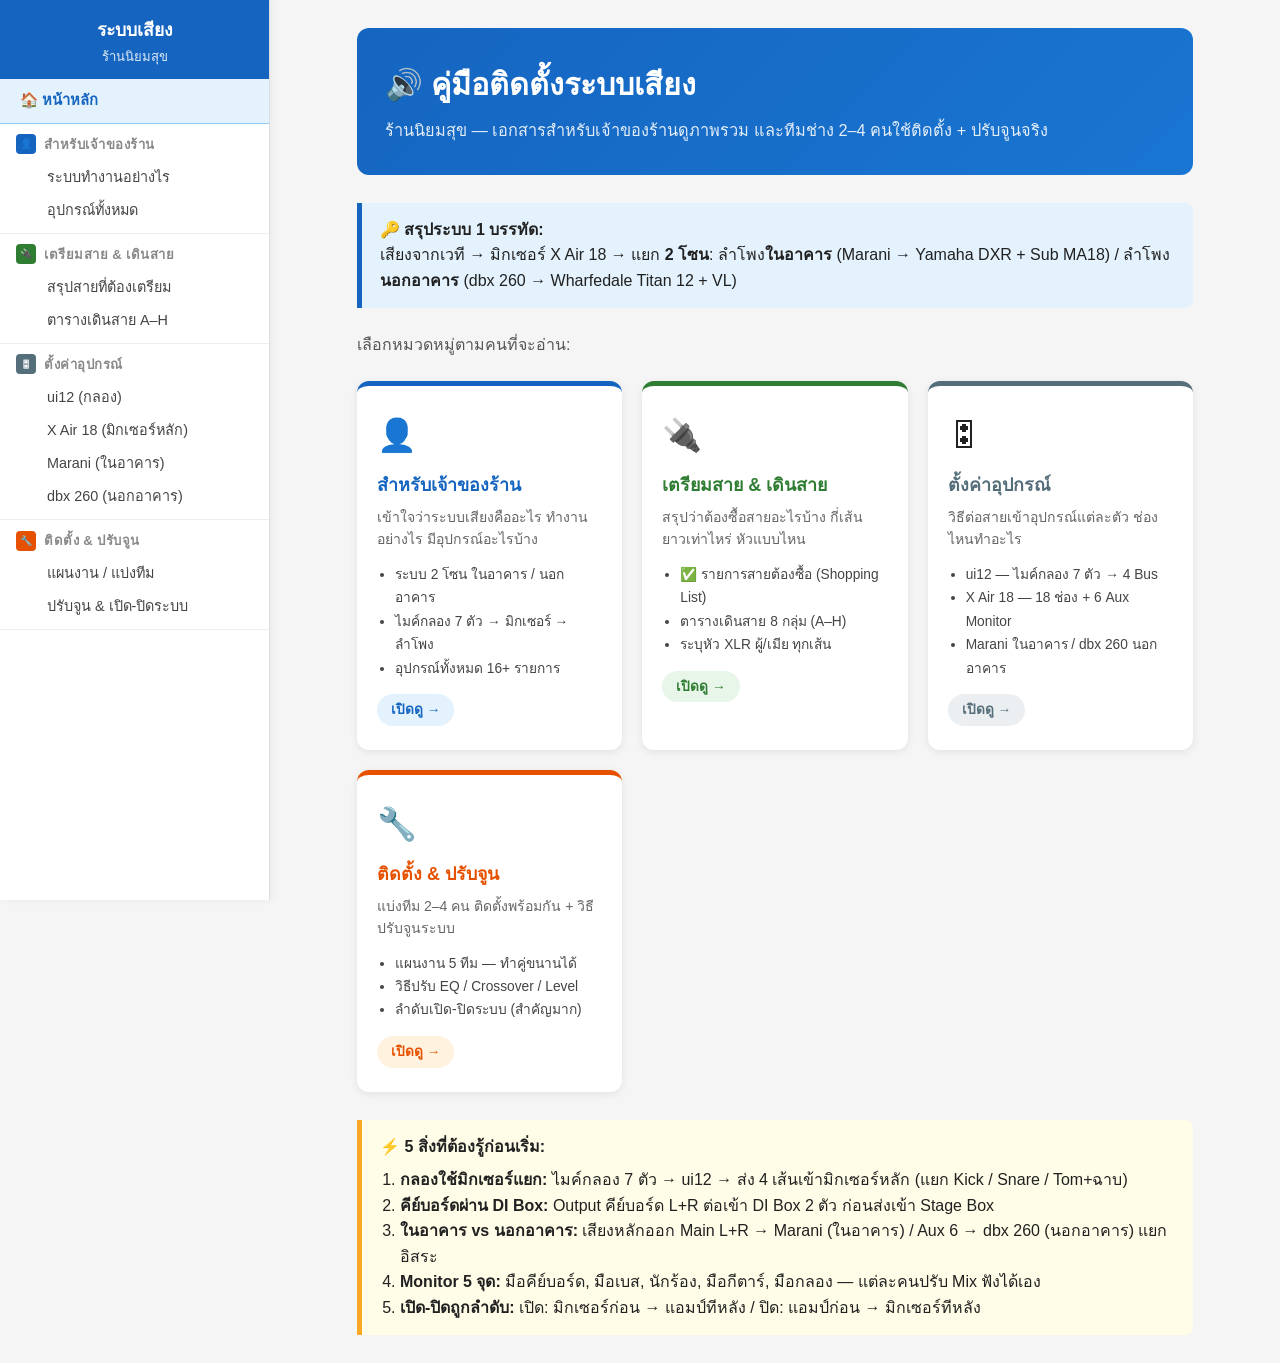
==== commit aaffc92f: "feat: redesign UX - audience-based nav, cable shopping list, zone visual, tuning guide" ====
--- a/index.html
+++ b/index.html
@@ -9,39 +9,37 @@
 <body>
 <div class="layout">
   <nav class="sidebar" id="sidebar">
-    <div class="sidebar-header">
-      <h2>ระบบเสียง</h2>
-      <div class="shop-name">ร้านนิยมสุข</div>
-    </div>
+    <div class="sidebar-header"><h2>ระบบเสียง</h2><div class="shop-name">ร้านนิยมสุข</div></div>
     <div class="sidebar-home"><a href="index.html">🏠 หน้าหลัก</a></div>
     <ul class="sidebar-cat">
       <li>
-        <div class="cat-title"><span class="cat-icon c-overview">📋</span> ภาพรวม</div>
+        <div class="cat-title"><span class="cat-icon c-overview">👤</span> สำหรับเจ้าของร้าน</div>
         <ul class="sidebar-links">
-          <li><a href="overview.html">1. ภาพรวมระบบ</a></li>
-          <li><a href="overview.html#equipment">2. รายการอุปกรณ์</a></li>
+          <li><a href="overview.html">ระบบทำงานอย่างไร</a></li>
+          <li><a href="overview.html#equipment">อุปกรณ์ทั้งหมด</a></li>
         </ul>
       </li>
       <li>
-        <div class="cat-title"><span class="cat-icon c-signal">🔊</span> เส้นทางสัญญาณ</div>
+        <div class="cat-title"><span class="cat-icon c-signal">🔌</span> เตรียมสาย &amp; เดินสาย</div>
         <ul class="sidebar-links">
-          <li><a href="signal.html">3. ผัง Signal Flow</a></li>
-          <li><a href="signal.html#cables">4. ตารางสายเคเบิล</a></li>
+          <li><a href="signal.html">สรุปสายที่ต้องเตรียม</a></li>
+          <li><a href="signal.html#cables">ตารางเดินสาย A–H</a></li>
         </ul>
       </li>
       <li>
-        <div class="cat-title"><span class="cat-icon c-devices">🎛</span> อุปกรณ์หลัก</div>
+        <div class="cat-title"><span class="cat-icon c-devices">🎛</span> ตั้งค่าอุปกรณ์</div>
         <ul class="sidebar-links">
-          <li><a href="devices.html">5. กล่องสัญญาณ (Stage Box)</a></li>
-          <li><a href="devices.html#mixerchannel">6. ช่อง X Air 18</a></li>
-          <li><a href="devices.html#marani">7. Marani DPA260p+</a></li>
+          <li><a href="devices.html#ui12">ui12 (กลอง)</a></li>
+          <li><a href="devices.html#xair">X Air 18 (มิกเซอร์หลัก)</a></li>
+          <li><a href="devices.html#marani">Marani (ในอาคาร)</a></li>
+          <li><a href="devices.html#dbx">dbx 260 (นอกอาคาร)</a></li>
         </ul>
       </li>
       <li>
-        <div class="cat-title"><span class="cat-icon c-install">🔧</span> การติดตั้ง</div>
+        <div class="cat-title"><span class="cat-icon c-install">🔧</span> ติดตั้ง &amp; ปรับจูน</div>
         <ul class="sidebar-links">
-          <li><a href="tasks.html">8. แผนงาน / แบ่งทีม</a></li>
-          <li><a href="tasks.html#notes">9. หมายเหตุสำคัญ</a></li>
+          <li><a href="tasks.html">แผนงาน / แบ่งทีม</a></li>
+          <li><a href="tasks.html#tuning">ปรับจูน &amp; เปิด-ปิดระบบ</a></li>
         </ul>
       </li>
     </ul>
@@ -51,55 +49,71 @@
   <div class="page">
     <div class="hero">
       <h1>🔊 คู่มือติดตั้งระบบเสียง</h1>
-      <p>ร้านนิยมสุข — เอกสารสำหรับเจ้าของร้านทำความเข้าใจภาพรวม และทีมช่างใช้แบ่งงานติดตั้งจริง</p>
+      <p>ร้านนิยมสุข — เอกสารสำหรับเจ้าของร้านดูภาพรวม และทีมช่าง 2–4 คนใช้ติดตั้ง + ปรับจูนจริง</p>
     </div>
-    <p style="color:#555; margin-bottom:8px;">เลือกหมวดหมู่ที่ต้องการดู:</p>
+
+    <div class="note-box" style="margin-bottom:24px; background:#e3f2fd; border-left-color:#1565c0;">
+      <strong>🔑 สรุประบบ 1 บรรทัด:</strong><br>
+      เสียงจากเวที → มิกเซอร์ X Air 18 → แยก <strong>2 โซน</strong>: ลำโพง<strong>ในอาคาร</strong> (Marani → Yamaha DXR + Sub MA18) / ลำโพง<strong>นอกอาคาร</strong> (dbx 260 → Wharfedale Titan 12 + VL)
+    </div>
+
+    <p style="color:#555; margin-bottom:8px;">เลือกหมวดหมู่ตามคนที่จะอ่าน:</p>
     <div class="card-grid">
       <a href="overview.html" class="cat-card">
-        <div class="card-icon">📋</div>
-        <h3>ภาพรวมระบบ</h3>
-        <p>เข้าใจว่าระบบทำงานอย่างไร อุปกรณ์มีอะไรบ้าง</p>
+        <div class="card-icon">👤</div>
+        <h3>สำหรับเจ้าของร้าน</h3>
+        <p>เข้าใจว่าระบบเสียงคืออะไร ทำงานอย่างไร มีอุปกรณ์อะไรบ้าง</p>
         <ul>
-          <li>ภาพรวม — เสียงวิ่งจากไหนไปไหน</li>
-          <li>รายการอุปกรณ์ทั้งหมด 9 รายการ</li>
+          <li>ระบบ 2 โซน ในอาคาร / นอกอาคาร</li>
+          <li>ไมค์กลอง 7 ตัว → มิกเซอร์ → ลำโพง</li>
+          <li>อุปกรณ์ทั้งหมด 16+ รายการ</li>
         </ul>
         <span class="goto">เปิดดู →</span>
       </a>
       <a href="signal.html" class="cat-card c-signal">
         <div class="card-icon">🔌</div>
-        <h3>เส้นทางสัญญาณ</h3>
-        <p>สายต่อจากไหนไปไหน หัวแจ๊คด้านไหนเป็นแบบไหน</p>
+        <h3>เตรียมสาย &amp; เดินสาย</h3>
+        <p>สรุปว่าต้องซื้อสายอะไรบ้าง กี่เส้น ยาวเท่าไหร่ หัวแบบไหน</p>
         <ul>
-          <li>ผัง Signal Flow ทุกชั้น</li>
-          <li>ตารางสายเคเบิลครบทุกเส้น (A–F)</li>
+          <li>✅ รายการสายต้องซื้อ (Shopping List)</li>
+          <li>ตารางเดินสาย 8 กลุ่ม (A–H)</li>
+          <li>ระบุหัว XLR ผู้/เมีย ทุกเส้น</li>
         </ul>
         <span class="goto">เปิดดู →</span>
       </a>
       <a href="devices.html" class="cat-card c-devices">
         <div class="card-icon">🎛</div>
-        <h3>อุปกรณ์หลัก</h3>
-        <p>รายละเอียดการต่อสายเข้าอุปกรณ์แต่ละตัว</p>
+        <h3>ตั้งค่าอุปกรณ์</h3>
+        <p>วิธีต่อสายเข้าอุปกรณ์แต่ละตัว ช่องไหนทำอะไร</p>
         <ul>
-          <li>Stage Box 3 จุด + มัลติคอร์กลอง</li>
-          <li>ช่อง X Air 18 ทั้ง 18 ช่อง</li>
-          <li>Marani DPA260p+ 6 เอาต์พุต</li>
+          <li>ui12 — ไมค์กลอง 7 ตัว → 4 Bus</li>
+          <li>X Air 18 — 18 ช่อง + 6 Aux Monitor</li>
+          <li>Marani ในอาคาร / dbx 260 นอกอาคาร</li>
         </ul>
         <span class="goto">เปิดดู →</span>
       </a>
       <a href="tasks.html" class="cat-card c-install">
         <div class="card-icon">🔧</div>
-        <h3>การติดตั้ง</h3>
-        <p>แบ่งงานให้ทีมช่างแต่ละกลุ่มทำพร้อมกัน</p>
+        <h3>ติดตั้ง &amp; ปรับจูน</h3>
+        <p>แบ่งทีม 2–4 คน ติดตั้งพร้อมกัน + วิธีปรับจูนระบบ</p>
         <ul>
-          <li>แผนงาน 6 กลุ่ม — ทำคู่ขนานได้</li>
-          <li>หมายเหตุสำคัญและลำดับเปิด-ปิด</li>
+          <li>แผนงาน 5 ทีม — ทำคู่ขนานได้</li>
+          <li>วิธีปรับ EQ / Crossover / Level</li>
+          <li>ลำดับเปิด-ปิดระบบ (สำคัญมาก)</li>
         </ul>
         <span class="goto">เปิดดู →</span>
       </a>
     </div>
+
     <div class="note-box" style="margin-top:28px;">
-      <strong>สรุประบบ:</strong> ไมค์กลอง → SoundCraft ui12 → X Air 18 (มิกเซอร์หลัก) → Marani DPA260p+ → ลำโพงแต่ละโซน<br>
-      กล่องสัญญาณบนเวที 3 จุด (คีย์บอร์ด / ฝั่งซ้าย / ฝั่งขวา) ต่อสเนคไปมิกเซอร์ — ไมค์กลองใช้มัลติคอร์แยกต่างหาก
+      <strong>⚡ 5 สิ่งที่ต้องรู้ก่อนเริ่ม:</strong>
+      <ol style="margin:8px 0 0; padding-left:20px;">
+        <li><strong>กลองใช้มิกเซอร์แยก:</strong> ไมค์กลอง 7 ตัว → ui12 → ส่ง 4 เส้นเข้ามิกเซอร์หลัก (แยก Kick / Snare / Tom+ฉาบ)</li>
+        <li><strong>คีย์บอร์ดผ่าน DI Box:</strong> Output คีย์บอร์ด L+R ต่อเข้า DI Box 2 ตัว ก่อนส่งเข้า Stage Box</li>
+        <li><strong>ในอาคาร vs นอกอาคาร:</strong> เสียงหลักออก Main L+R → Marani (ในอาคาร) / Aux 6 → dbx 260 (นอกอาคาร) แยกอิสระ</li>
+        <li><strong>Monitor 5 จุด:</strong> มือคีย์บอร์ด, มือเบส, นักร้อง, มือกีตาร์, มือกลอง — แต่ละคนปรับ Mix ฟังได้เอง</li>
+        <li><strong>เปิด-ปิดถูกลำดับ:</strong> เปิด: มิกเซอร์ก่อน → แอมป์ทีหลัง / ปิด: แอมป์ก่อน → มิกเซอร์ทีหลัง</li>
+      </ol>
     </div>
   </div>
 </div>
--- a/style.css
+++ b/style.css
@@ -62,6 +62,7 @@
 .cable-speaker td { background: var(--green-light) !important; }
 .cable-wire td { background: var(--purple-light) !important; }
 .cable-trs td { background: #fff8e1 !important; }
+table small { display: block; color: #777; font-size: 0.82em; line-height: 1.35; margin-top: 2px; }
 
 /* ─── Badges ──────────────────────────────── */
 .badge { display: inline-block; padding: 2px 8px; border-radius: 4px; font-size: 0.82em; font-weight: 600; }
@@ -72,6 +73,16 @@
 .badge-wire    { background: var(--purple); color: #fff; }
 .badge-active  { background: var(--green);  color: #fff; }
 .badge-passive { background: var(--orange); color: #fff; }
+.badge-mic  { background: #d32f2f; color: #fff; padding: 1px 7px; border-radius: 4px; font-size: 0.82em; font-weight: 600; }
+.badge-line { background: var(--blue); color: #fff; padding: 1px 7px; border-radius: 4px; font-size: 0.82em; font-weight: 600; }
+.badge-di   { background: var(--green); color: #fff; padding: 1px 7px; border-radius: 4px; font-size: 0.82em; font-weight: 600; }
+
+/* ─── Inline cable-type span badges ─────── */
+span.cable-xlr    { background: var(--blue-light); color: var(--blue); border: 1px solid var(--blue-border); padding: 2px 7px; border-radius: 4px; font-size: 0.82em; font-weight: 600; white-space: nowrap; }
+span.cable-snake  { background: var(--orange-light); color: var(--orange); border: 1px solid var(--orange-border); padding: 2px 7px; border-radius: 4px; font-size: 0.82em; font-weight: 600; white-space: nowrap; }
+span.cable-speaker{ background: var(--green-light); color: var(--green); border: 1px solid var(--green-border); padding: 2px 7px; border-radius: 4px; font-size: 0.82em; font-weight: 600; white-space: nowrap; }
+span.cable-trs    { background: #fff8e1; color: #f57f17; border: 1px solid #ffe082; padding: 2px 7px; border-radius: 4px; font-size: 0.82em; font-weight: 600; white-space: nowrap; }
+span.cable-wire   { background: var(--purple-light); color: var(--purple); border: 1px solid #ce93d8; padding: 2px 7px; border-radius: 4px; font-size: 0.82em; font-weight: 600; white-space: nowrap; }
 
 /* ─── Legend ──────────────────────────────── */
 .legend { display: flex; flex-wrap: wrap; gap: 12px; margin-bottom: 18px; }
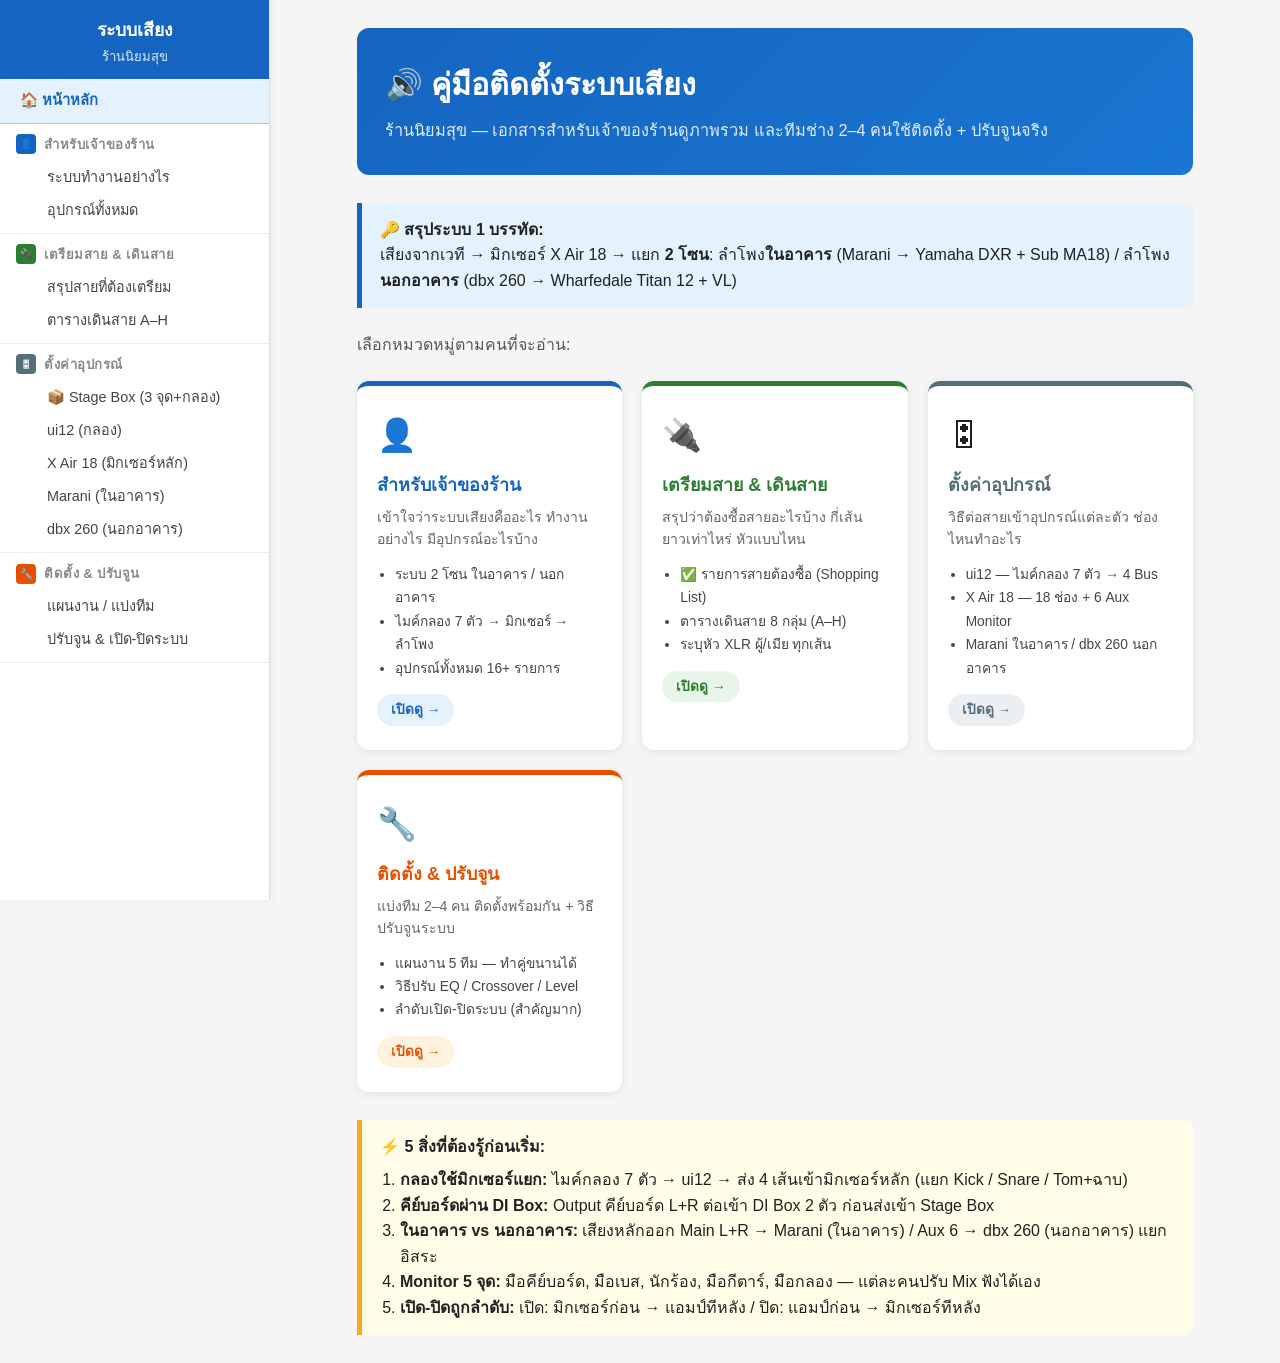
==== commit 2ef9b292: "feat(devices): add detailed Stage Box section - send/return mapping per zone" ====
--- a/index.html
+++ b/index.html
@@ -29,6 +29,7 @@
       <li>
         <div class="cat-title"><span class="cat-icon c-devices">🎛</span> ตั้งค่าอุปกรณ์</div>
         <ul class="sidebar-links">
+          <li><a href="devices.html#stagebox">📦 Stage Box (3 จุด+กลอง)</a></li>
           <li><a href="devices.html#ui12">ui12 (กลอง)</a></li>
           <li><a href="devices.html#xair">X Air 18 (มิกเซอร์หลัก)</a></li>
           <li><a href="devices.html#marani">Marani (ในอาคาร)</a></li>
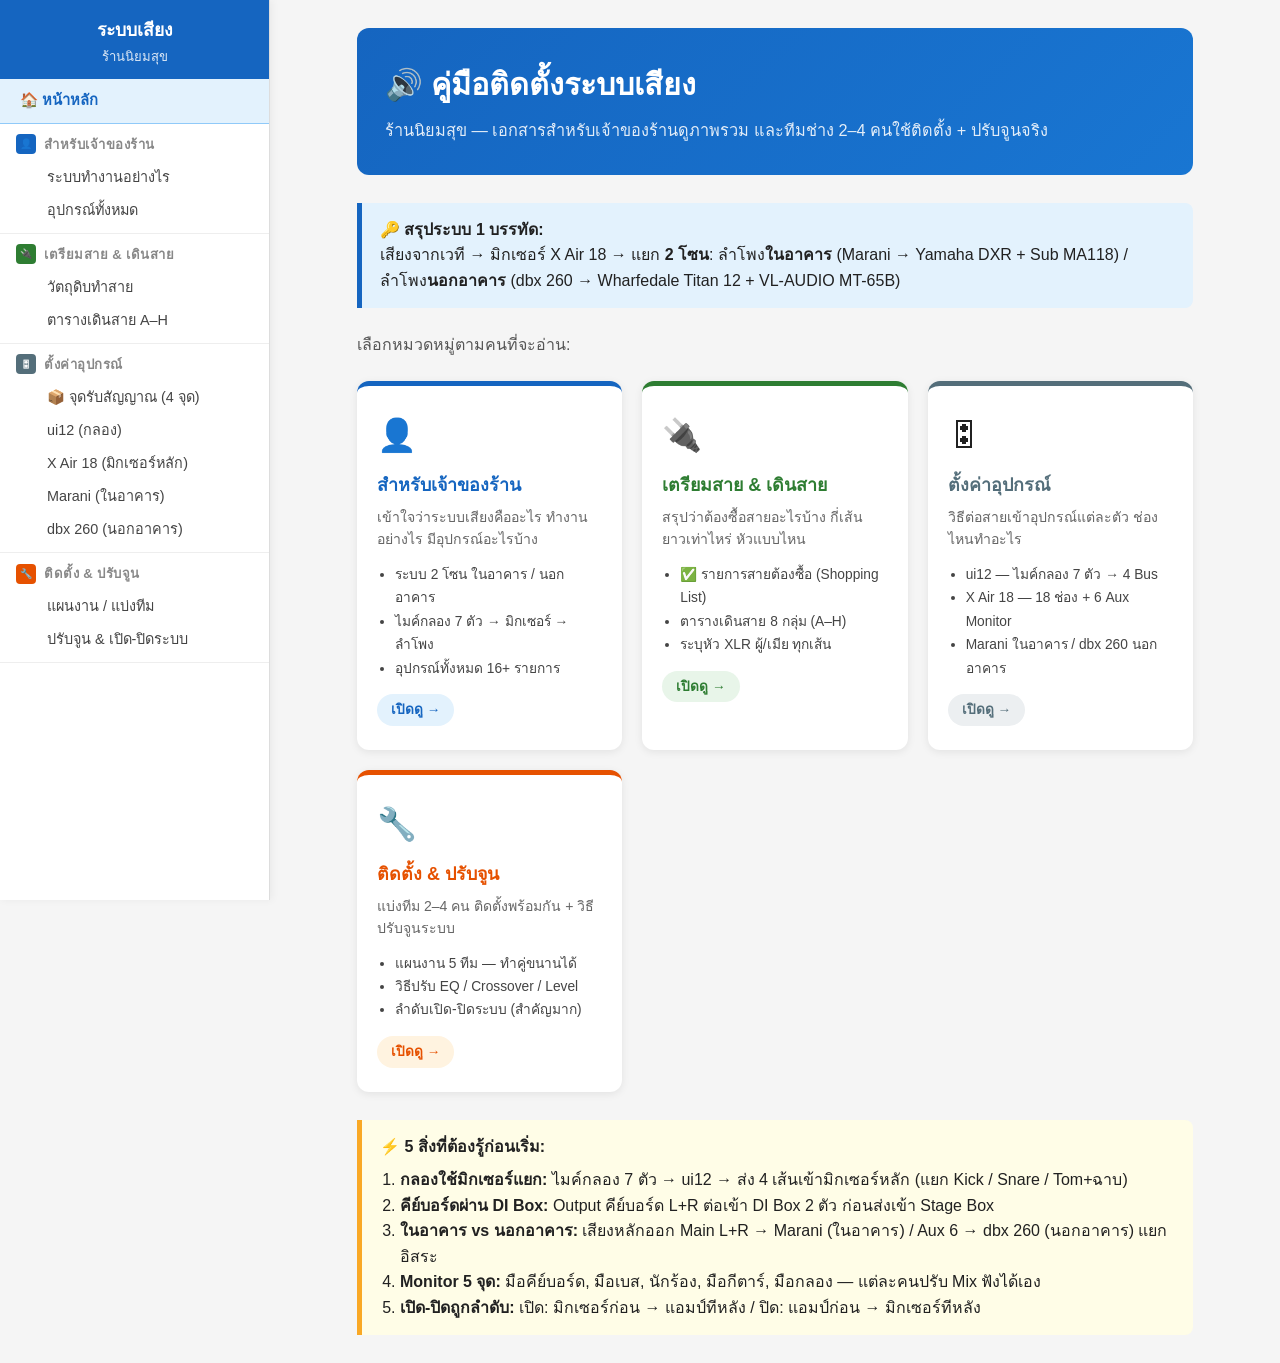
==== commit 13a0a8a7: "refactor(all): complete system review - stage 4 points, channel map, MA118, VL-AUDIO MT-65B, raw mat" ====
--- a/index.html
+++ b/index.html
@@ -22,14 +22,14 @@
       <li>
         <div class="cat-title"><span class="cat-icon c-signal">🔌</span> เตรียมสาย &amp; เดินสาย</div>
         <ul class="sidebar-links">
-          <li><a href="signal.html">สรุปสายที่ต้องเตรียม</a></li>
+          <li><a href="signal.html">วัตถุดิบทำสาย</a></li>
           <li><a href="signal.html#cables">ตารางเดินสาย A–H</a></li>
         </ul>
       </li>
       <li>
         <div class="cat-title"><span class="cat-icon c-devices">🎛</span> ตั้งค่าอุปกรณ์</div>
         <ul class="sidebar-links">
-          <li><a href="devices.html#stagebox">📦 Stage Box (3 จุด+กลอง)</a></li>
+          <li><a href="devices.html#stagebox">📦 จุดรับสัญญาณ (4 จุด)</a></li>
           <li><a href="devices.html#ui12">ui12 (กลอง)</a></li>
           <li><a href="devices.html#xair">X Air 18 (มิกเซอร์หลัก)</a></li>
           <li><a href="devices.html#marani">Marani (ในอาคาร)</a></li>
@@ -55,7 +55,7 @@
 
     <div class="note-box" style="margin-bottom:24px; background:#e3f2fd; border-left-color:#1565c0;">
       <strong>🔑 สรุประบบ 1 บรรทัด:</strong><br>
-      เสียงจากเวที → มิกเซอร์ X Air 18 → แยก <strong>2 โซน</strong>: ลำโพง<strong>ในอาคาร</strong> (Marani → Yamaha DXR + Sub MA18) / ลำโพง<strong>นอกอาคาร</strong> (dbx 260 → Wharfedale Titan 12 + VL)
+      เสียงจากเวที → มิกเซอร์ X Air 18 → แยก <strong>2 โซน</strong>: ลำโพง<strong>ในอาคาร</strong> (Marani → Yamaha DXR + Sub MA118) / ลำโพง<strong>นอกอาคาร</strong> (dbx 260 → Wharfedale Titan 12 + VL-AUDIO MT-65B)
     </div>
 
     <p style="color:#555; margin-bottom:8px;">เลือกหมวดหมู่ตามคนที่จะอ่าน:</p>
